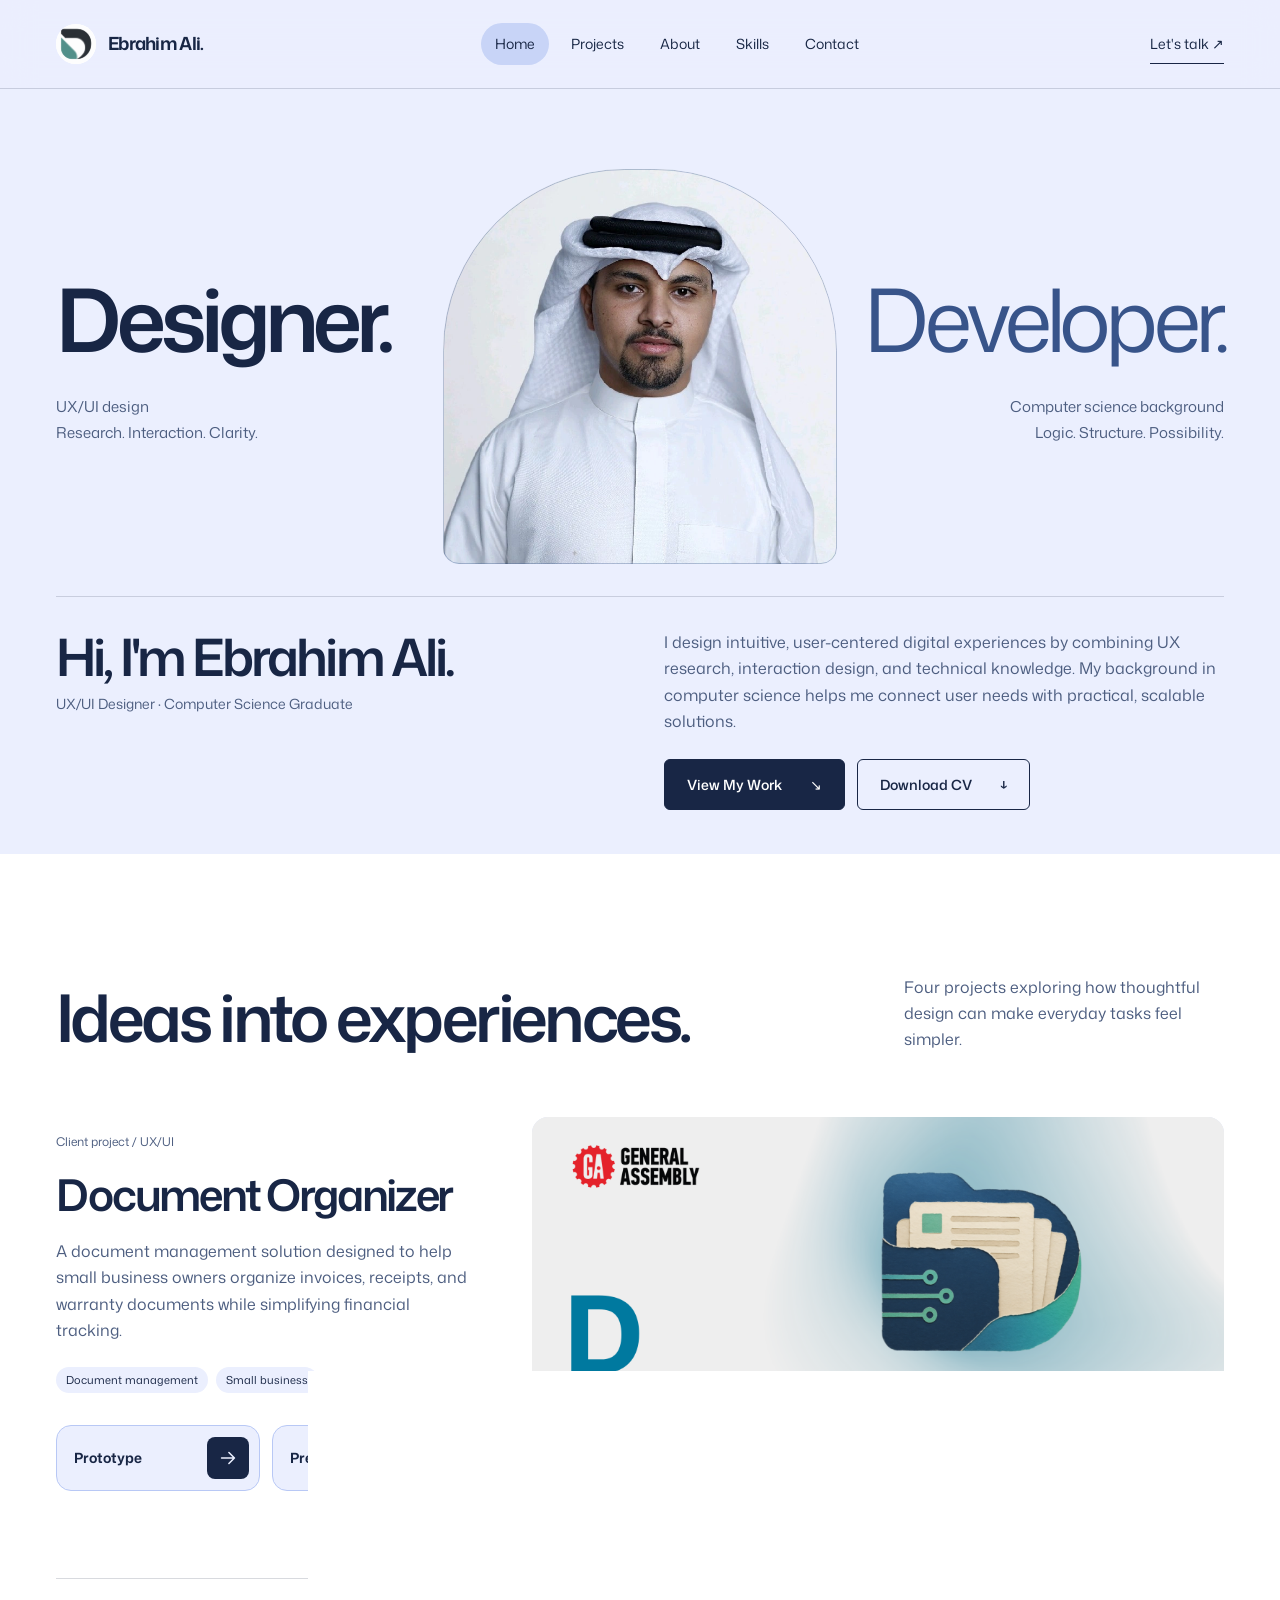
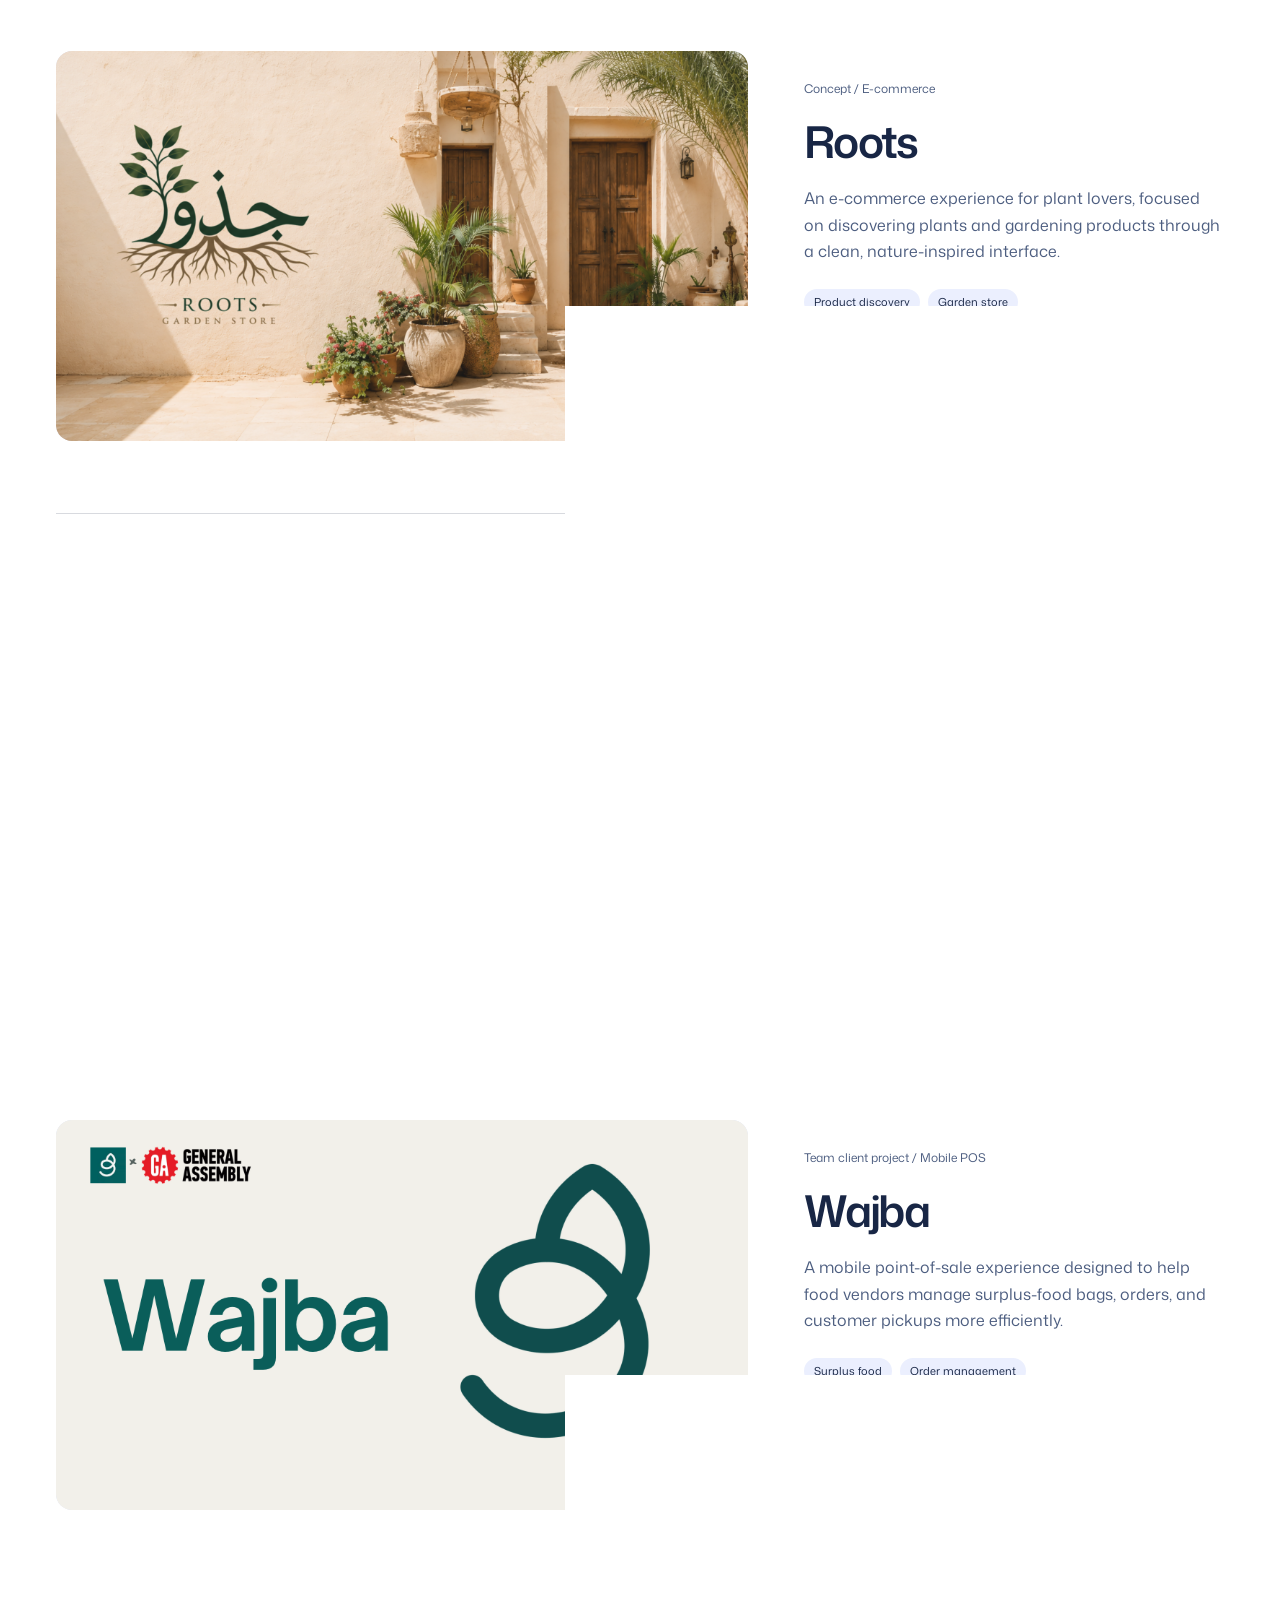
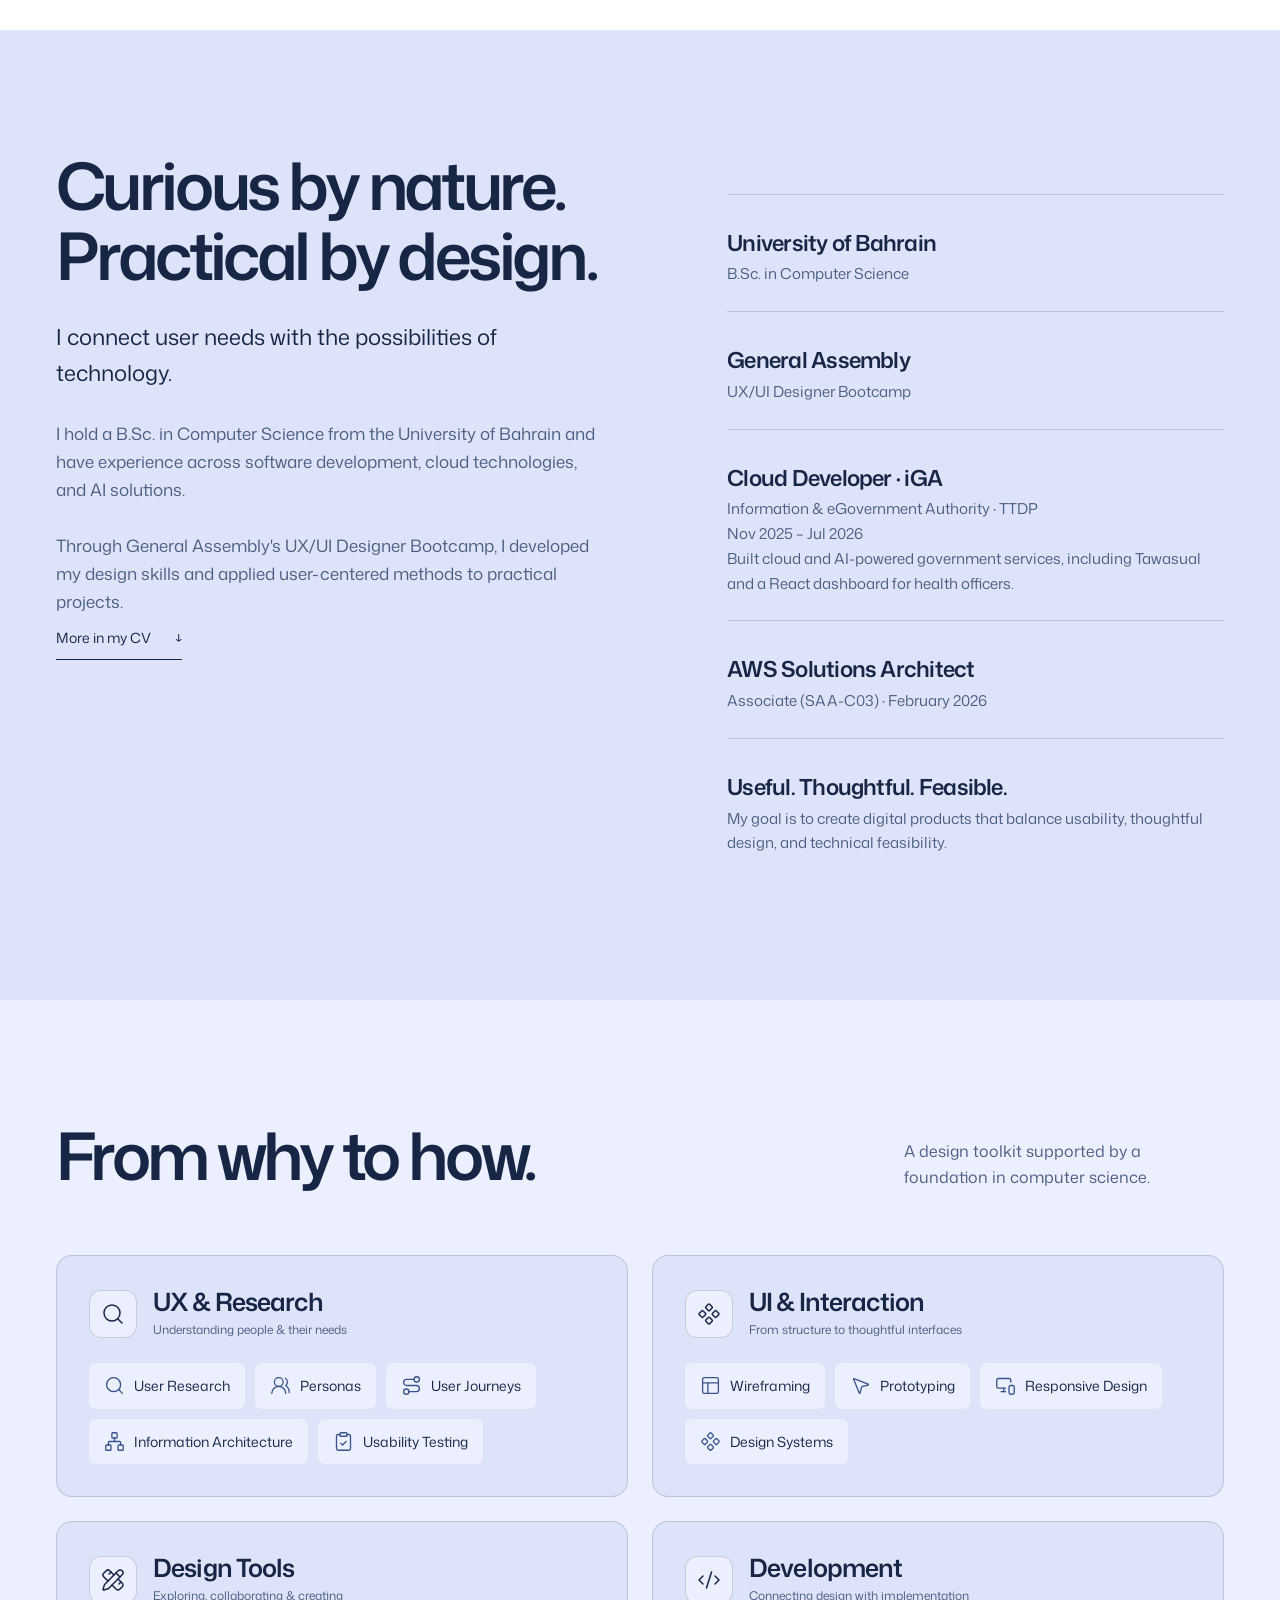
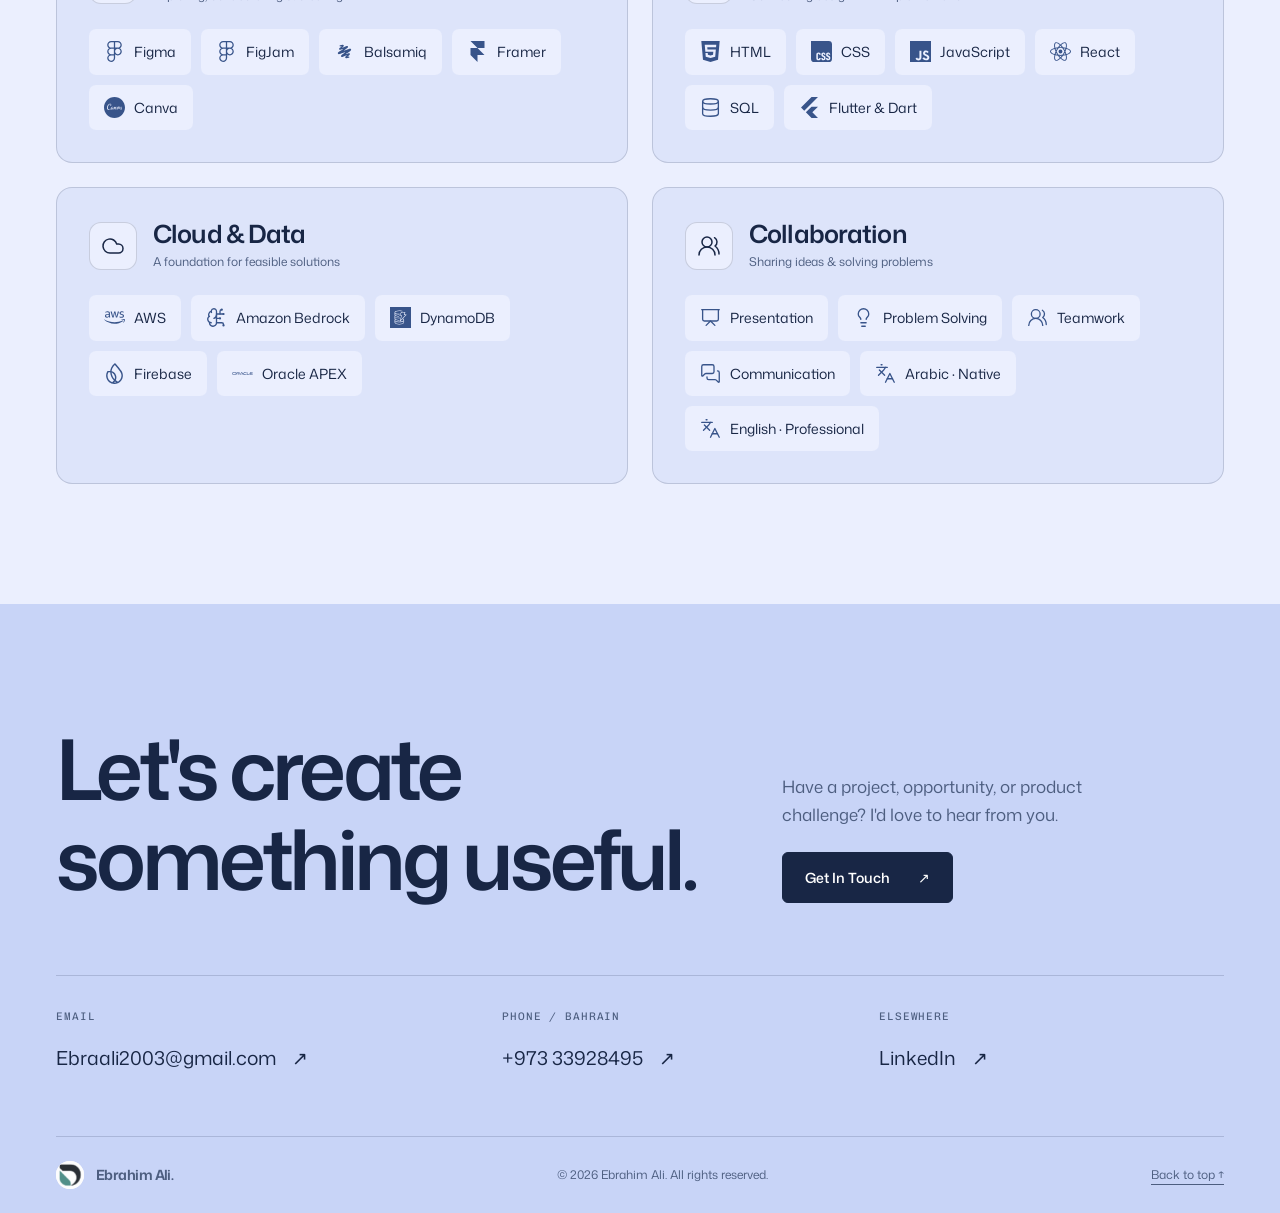
==== index.html @ 2cd4500b "Add files via upload" ====
<!DOCTYPE html>
<html lang="en">
<head>
<meta charset="UTF-8">
<meta name="viewport" content="width=device-width, initial-scale=1">
<title>Ebrahim Ali — UX/UI Designer & Computer Science Graduate</title>
<meta name="description" content="Ebrahim Ali, UX/UI designer and Computer Science graduate based in Bahrain. Explore selected projects in document management, e-commerce, cultural heritage and food services.">
<meta name="theme-color" content="#EBEFFE">
<meta property="og:title" content="Ebrahim Ali — UX/UI Designer">
<meta property="og:description" content="Thoughtful experiences. A technical perspective. Explore my selected UX/UI projects.">
<meta property="og:type" content="website">
<meta property="og:image" content="1778496923520.png">
<link rel="icon" type="image/png" href="Abstract Charcoal and Teal D Emblem.png">
<link rel="preconnect" href="https://fonts.googleapis.com">
<link rel="preconnect" href="https://fonts.gstatic.com" crossorigin>
<link href="https://fonts.googleapis.com/css2?family=Mona+Sans:wght@400;500;600;650;700&family=Chivo+Mono:wght@400&display=swap" rel="stylesheet">
<link rel="stylesheet" href="styles.css">
<script src="script.js" defer>
</script>
</head>
<body>
<a class="skip" href="#main">Skip to content</a>
<header class="site-header">
<nav class="wrap nav-wrap" aria-label="Main navigation">
<a class="brand" href="#home" aria-label="Ebrahim Ali — Home">
<span class="brand-mark">
<img src="Abstract Charcoal and Teal D Emblem.png" width="1254" height="1254" alt="">
</span>
<span>Ebrahim Ali<span aria-hidden="true">.</span>
</span>
</a>
<button class="menu-toggle" aria-controls="navigation" aria-expanded="false" type="button">Menu +</button>
<ul class="nav-links" id="navigation">
<li>
<a href="#home" aria-current="location">Home</a>
</li>
<li>
<a href="#projects">Projects</a>
</li>
<li>
<a href="#about">About</a>
</li>
<li>
<a href="#skills">Skills</a>
</li>
<li>
<a href="#contact">Contact</a>
</li>
</ul>
<a class="header-contact" href="mailto:Ebraali2003@gmail.com">Let's talk <span aria-hidden="true">↗</span>
</a>
</nav>
</header>
<main id="main" tabindex="-1">
<section class="hero" id="home" aria-label="Introduction" tabindex="-1">
<div class="wrap">
<div class="hero-stage" data-portrait="developer">
<div class="discipline">
<h2><button class="role-switch" type="button" data-role="designer" aria-pressed="false" aria-controls="hero-portrait">Designer<span aria-hidden="true">.</span></button></h2>
<p>UX/UI design<br>Research. Interaction. Clarity.</p>
</div>
<div class="portrait" id="hero-portrait">
<div class="portrait-frame">
<div class="portrait-layer portrait-layer-photo"><img class="portrait-photo" src="1778496923520.png" width="800" height="800" fetchpriority="high" alt="Portrait of Ebrahim Ali in traditional Bahraini attire"></div>
<div class="portrait-layer portrait-layer-art"><img class="portrait-art" src="Painterly Gulf Portrait with Blue Brushstrokes.png" width="1254" height="1254" decoding="async" alt="" aria-hidden="true"></div>
<span class="portrait-seam" aria-hidden="true"></span>
</div>
</div>
<div class="discipline right">
<h2><button class="role-switch" type="button" data-role="developer" aria-pressed="true" aria-controls="hero-portrait">Developer<span aria-hidden="true">.</span></button></h2>
<p>Computer science background<br>Logic. Structure. Possibility.</p>
</div>
</div>
<div class="hero-bottom">
<div>
<h1>Hi, I'm Ebrahim Ali.</h1>
<p class="identity">UX/UI Designer · Computer Science Graduate</p>
</div>
<div class="hero-copy">
<p>I design intuitive, user-centered digital experiences by combining UX research, interaction design, and technical knowledge. My background in computer science helps me connect user needs with practical, scalable solutions.</p>
<div class="actions">
<a class="button primary" href="#projects">View My Work <span class="arrow" aria-hidden="true">↘</span>
</a>
<a class="button" href="./Ebrahim_Resume__UX_.pdf" download="Ebrahim_Resume__UX_.pdf">Download CV <span aria-hidden="true">↓</span>
</a>
</div>
</div>
</div>
</div>
</section>
<section class="section projects" id="projects" aria-labelledby="projects-title" tabindex="-1">
<div class="wrap">
<div class="section-head">
<div>
<h2 id="projects-title">Ideas into experiences.</h2>
</div>
<p>Four projects exploring how thoughtful design can make everyday tasks feel simpler.</p>
</div>
<article class="project">
<a class="project-media" href="https://cross-brief-78650232.figma.site" target="_blank" rel="noopener noreferrer" aria-label="Document Organizer prototype (opens in a new tab)">
<img src="Project1.png" width="1920" height="1080" loading="lazy" decoding="async" alt="Document Organizer project banner">
</a>
<div class="project-info">
<div class="project-meta">
<span>Client project / UX/UI</span>
</div>
<h3>Document Organizer</h3>
<p>A document management solution designed to help small business owners organize invoices, receipts, and warranty documents while simplifying financial tracking.</p>
<div class="project-tags">
<span>Document management</span>
<span>Small business</span>
</div>
<div class="project-actions">
<a class="project-button" href="https://cross-brief-78650232.figma.site" target="_blank" rel="noopener noreferrer" aria-label="Document Organizer prototype (opens in a new tab)"><span class="project-button-face"><span class="project-button-label"><span>Prototype</span><span aria-hidden="true">Prototype</span></span><span class="project-button-arrow" aria-hidden="true"><svg viewBox="0 0 24 24" fill="none" stroke="currentColor" stroke-width="1.7" stroke-linecap="round" stroke-linejoin="round" aria-hidden="true"><path d="M5 12h14m-6-6 6 6-6 6"/></svg><svg viewBox="0 0 24 24" fill="none" stroke="currentColor" stroke-width="1.7" stroke-linecap="round" stroke-linejoin="round" aria-hidden="true"><path d="M5 12h14m-6-6 6 6-6 6"/></svg></span></span><span class="button-handles" aria-hidden="true"><i></i><i></i><i></i><i></i></span></a>
<a class="project-button" href="https://canva.link/fwiibfqca9cnpaj" target="_blank" rel="noopener noreferrer" aria-label="Document Organizer presentation (opens in a new tab)"><span class="project-button-face"><span class="project-button-label"><span>Presentation</span><span aria-hidden="true">Presentation</span></span><span class="project-button-arrow" aria-hidden="true"><svg viewBox="0 0 24 24" fill="none" stroke="currentColor" stroke-width="1.7" stroke-linecap="round" stroke-linejoin="round" aria-hidden="true"><path d="M5 12h14m-6-6 6 6-6 6"/></svg><svg viewBox="0 0 24 24" fill="none" stroke="currentColor" stroke-width="1.7" stroke-linecap="round" stroke-linejoin="round" aria-hidden="true"><path d="M5 12h14m-6-6 6 6-6 6"/></svg></span></span><span class="button-handles" aria-hidden="true"><i></i><i></i><i></i><i></i></span></a>
</div>
</div>
</article>
<article class="project">
<a class="project-media" href="https://www.figma.com/proto/sCBZ8VoVE2Rl7IWjILyRCa/Project-2--Garden-Store?node-id=19664-2951&amp;t=pbqTSU8wR6l2XIvX-1&amp;scaling=scale-down-width&amp;content-scaling=fixed&amp;page-id=11%3A737&amp;starting-point-node-id=19664%3A2951&amp;show-proto-sidebar=1" target="_blank" rel="noopener noreferrer" aria-label="Roots prototype (opens in a new tab)">
<img src="Project2.png" width="1920" height="1080" loading="lazy" decoding="async" alt="Roots project banner">
</a>
<div class="project-info">
<div class="project-meta">
<span>Concept / E-commerce</span>
</div>
<h3>Roots</h3>
<p>An e-commerce experience for plant lovers, focused on discovering plants and gardening products through a clean, nature-inspired interface.</p>
<div class="project-tags">
<span>Product discovery</span>
<span>Garden store</span>
</div>
<div class="project-actions">
<a class="project-button" href="https://www.figma.com/proto/sCBZ8VoVE2Rl7IWjILyRCa/Project-2--Garden-Store?node-id=19664-2951&amp;t=pbqTSU8wR6l2XIvX-1&amp;scaling=scale-down-width&amp;content-scaling=fixed&amp;page-id=11%3A737&amp;starting-point-node-id=19664%3A2951&amp;show-proto-sidebar=1" target="_blank" rel="noopener noreferrer" aria-label="Roots prototype (opens in a new tab)"><span class="project-button-face"><span class="project-button-label"><span>Prototype</span><span aria-hidden="true">Prototype</span></span><span class="project-button-arrow" aria-hidden="true"><svg viewBox="0 0 24 24" fill="none" stroke="currentColor" stroke-width="1.7" stroke-linecap="round" stroke-linejoin="round" aria-hidden="true"><path d="M5 12h14m-6-6 6 6-6 6"/></svg><svg viewBox="0 0 24 24" fill="none" stroke="currentColor" stroke-width="1.7" stroke-linecap="round" stroke-linejoin="round" aria-hidden="true"><path d="M5 12h14m-6-6 6 6-6 6"/></svg></span></span><span class="button-handles" aria-hidden="true"><i></i><i></i><i></i><i></i></span></a>
<a class="project-button" href="https://canva.link/hewppi0d0kiawbs" target="_blank" rel="noopener noreferrer" aria-label="Roots presentation (opens in a new tab)"><span class="project-button-face"><span class="project-button-label"><span>Presentation</span><span aria-hidden="true">Presentation</span></span><span class="project-button-arrow" aria-hidden="true"><svg viewBox="0 0 24 24" fill="none" stroke="currentColor" stroke-width="1.7" stroke-linecap="round" stroke-linejoin="round" aria-hidden="true"><path d="M5 12h14m-6-6 6 6-6 6"/></svg><svg viewBox="0 0 24 24" fill="none" stroke="currentColor" stroke-width="1.7" stroke-linecap="round" stroke-linejoin="round" aria-hidden="true"><path d="M5 12h14m-6-6 6 6-6 6"/></svg></span></span><span class="button-handles" aria-hidden="true"><i></i><i></i><i></i><i></i></span></a>
</div>
</div>
</article>
<article class="project">
<a class="project-media" href="https://www.figma.com/proto/1KXlNoBlQByE6TIhZisuW4/Project-3---Bahrain-Fort?node-id=8724-546&amp;p=f&amp;t=jXItQwTNRwvp6oXK-1&amp;scaling=scale-down&amp;content-scaling=fixed&amp;page-id=11%3A737&amp;starting-point-node-id=8724%3A546&amp;show-proto-sidebar=1" target="_blank" rel="noopener noreferrer" aria-label="Bahrain Fort prototype (opens in a new tab)">
<img src="Project3.png" width="1920" height="1080" loading="lazy" decoding="async" alt="Bahrain Fort project banner">
</a>
<div class="project-info">
<div class="project-meta">
<span>Concept / Visitor experience</span>
</div>
<h3>Bahrain Fort</h3>
<p>A digital visitor experience designed to help people explore Bahrain Fort, discover its heritage, and navigate important site information.</p>
<div class="project-tags">
<span>Cultural heritage</span>
<span>Wayfinding</span>
</div>
<div class="project-actions">
<a class="project-button" href="https://www.figma.com/proto/1KXlNoBlQByE6TIhZisuW4/Project-3---Bahrain-Fort?node-id=8724-546&amp;p=f&amp;t=jXItQwTNRwvp6oXK-1&amp;scaling=scale-down&amp;content-scaling=fixed&amp;page-id=11%3A737&amp;starting-point-node-id=8724%3A546&amp;show-proto-sidebar=1" target="_blank" rel="noopener noreferrer" aria-label="Bahrain Fort prototype (opens in a new tab)"><span class="project-button-face"><span class="project-button-label"><span>Prototype</span><span aria-hidden="true">Prototype</span></span><span class="project-button-arrow" aria-hidden="true"><svg viewBox="0 0 24 24" fill="none" stroke="currentColor" stroke-width="1.7" stroke-linecap="round" stroke-linejoin="round" aria-hidden="true"><path d="M5 12h14m-6-6 6 6-6 6"/></svg><svg viewBox="0 0 24 24" fill="none" stroke="currentColor" stroke-width="1.7" stroke-linecap="round" stroke-linejoin="round" aria-hidden="true"><path d="M5 12h14m-6-6 6 6-6 6"/></svg></span></span><span class="button-handles" aria-hidden="true"><i></i><i></i><i></i><i></i></span></a>
<a class="project-button" href="https://canva.link/a1a9h1jhcexy584" target="_blank" rel="noopener noreferrer" aria-label="Bahrain Fort presentation (opens in a new tab)"><span class="project-button-face"><span class="project-button-label"><span>Presentation</span><span aria-hidden="true">Presentation</span></span><span class="project-button-arrow" aria-hidden="true"><svg viewBox="0 0 24 24" fill="none" stroke="currentColor" stroke-width="1.7" stroke-linecap="round" stroke-linejoin="round" aria-hidden="true"><path d="M5 12h14m-6-6 6 6-6 6"/></svg><svg viewBox="0 0 24 24" fill="none" stroke="currentColor" stroke-width="1.7" stroke-linecap="round" stroke-linejoin="round" aria-hidden="true"><path d="M5 12h14m-6-6 6 6-6 6"/></svg></span></span><span class="button-handles" aria-hidden="true"><i></i><i></i><i></i><i></i></span></a>
</div>
</div>
</article>
<article class="project">
<a class="project-media" href="https://www.figma.com/proto/mUdAkXahBWr4lzZ5KBakGx/Project-4---Wajba?node-id=17483-34734&amp;p=f&amp;t=nMomvCnduus94I5o-1&amp;scaling=scale-down&amp;content-scaling=fixed&amp;page-id=17483%3A31399&amp;starting-point-node-id=17483%3A34759&amp;show-proto-sidebar=1" target="_blank" rel="noopener noreferrer" aria-label="Wajba prototype (opens in a new tab)">
<img src="Project4.png" width="1920" height="1080" loading="lazy" decoding="async" alt="Wajba project banner">
</a>
<div class="project-info">
<div class="project-meta">
<span>Team client project / Mobile POS</span>
</div>
<h3>Wajba</h3>
<p>A mobile point-of-sale experience designed to help food vendors manage surplus-food bags, orders, and customer pickups more efficiently.</p>
<div class="project-tags">
<span>Surplus food</span>
<span>Order management</span>
</div>
<div class="project-actions">
<a class="project-button" href="https://www.figma.com/proto/mUdAkXahBWr4lzZ5KBakGx/Project-4---Wajba?node-id=17483-34734&amp;p=f&amp;t=nMomvCnduus94I5o-1&amp;scaling=scale-down&amp;content-scaling=fixed&amp;page-id=17483%3A31399&amp;starting-point-node-id=17483%3A34759&amp;show-proto-sidebar=1" target="_blank" rel="noopener noreferrer" aria-label="Wajba prototype (opens in a new tab)"><span class="project-button-face"><span class="project-button-label"><span>Prototype</span><span aria-hidden="true">Prototype</span></span><span class="project-button-arrow" aria-hidden="true"><svg viewBox="0 0 24 24" fill="none" stroke="currentColor" stroke-width="1.7" stroke-linecap="round" stroke-linejoin="round" aria-hidden="true"><path d="M5 12h14m-6-6 6 6-6 6"/></svg><svg viewBox="0 0 24 24" fill="none" stroke="currentColor" stroke-width="1.7" stroke-linecap="round" stroke-linejoin="round" aria-hidden="true"><path d="M5 12h14m-6-6 6 6-6 6"/></svg></span></span><span class="button-handles" aria-hidden="true"><i></i><i></i><i></i><i></i></span></a>
<a class="project-button" href="https://canva.link/93muz97qlvh77ob" target="_blank" rel="noopener noreferrer" aria-label="Wajba presentation (opens in a new tab)"><span class="project-button-face"><span class="project-button-label"><span>Presentation</span><span aria-hidden="true">Presentation</span></span><span class="project-button-arrow" aria-hidden="true"><svg viewBox="0 0 24 24" fill="none" stroke="currentColor" stroke-width="1.7" stroke-linecap="round" stroke-linejoin="round" aria-hidden="true"><path d="M5 12h14m-6-6 6 6-6 6"/></svg><svg viewBox="0 0 24 24" fill="none" stroke="currentColor" stroke-width="1.7" stroke-linecap="round" stroke-linejoin="round" aria-hidden="true"><path d="M5 12h14m-6-6 6 6-6 6"/></svg></span></span><span class="button-handles" aria-hidden="true"><i></i><i></i><i></i><i></i></span></a>
</div>
</div>
</article>
</div>
</section>
<section class="section about" id="about" aria-labelledby="about-title" tabindex="-1">
<div class="wrap about-grid">
<div class="about-intro">
<h2 id="about-title">Curious by nature.<br>Practical by design.</h2>
<p class="large">I connect user needs with the possibilities of technology.</p>
<p>I hold a B.Sc. in Computer Science from the University of Bahrain and have experience across software development, cloud technologies, and AI solutions.</p>
<p>Through General Assembly's UX/UI Designer Bootcamp, I developed my design skills and applied user-centered methods to practical projects.</p>
<a class="text-link" href="./Ebrahim_Resume__UX_.pdf" download="Ebrahim_Resume__UX_.pdf">More in my CV <span aria-hidden="true">↓</span>
</a>
</div>
<div class="about-details">
<div class="detail">
<h3>University of Bahrain</h3>
<p>B.Sc. in Computer Science</p>
</div>
<div class="detail">
<h3>General Assembly</h3>
<p>UX/UI Designer Bootcamp</p>
</div>
<div class="detail">
<h3>Cloud Developer · iGA</h3>
<p>Information &amp; eGovernment Authority · TTDP<br>Nov 2025 – Jul 2026</p>
<p>Built cloud and AI-powered government services, including Tawasual and a React dashboard for health officers.</p>
</div>
<div class="detail">
<h3>AWS Solutions Architect</h3>
<p>Associate (SAA-C03) · February 2026</p>
</div>
<div class="detail">
<h3>Useful. Thoughtful. Feasible.</h3>
<p>My goal is to create digital products that balance usability, thoughtful design, and technical feasibility.</p>
</div>
</div>
</div>
</section>
<section class="section skills" id="skills" aria-labelledby="skills-title" tabindex="-1">
<div class="wrap">
<div class="section-head">
<div>
<h2 id="skills-title">From why to how.</h2>
</div>
<p>A design toolkit supported by a foundation in computer science.</p>
</div>
<div class="skills-grid">
<article class="skill-group">
<div class="skill-heading">
<span class="skill-icon"><svg xmlns="http://www.w3.org/2000/svg" viewBox="0 0 24 24" fill="none" stroke="currentColor" stroke-width="1.7" stroke-linecap="round" stroke-linejoin="round" class="skill-category-svg icon-stroke" aria-hidden="true" focusable="false" data-icon="lucide-search">
  <path d="m21 21-4.34-4.34" />
  <circle cx="11" cy="11" r="8" />
</svg>
</span>
<div>
<h3>UX & Research</h3>
<p>Understanding people & their needs</p>
</div>
</div>
<ul class="skill-list">
<li><svg xmlns="http://www.w3.org/2000/svg" viewBox="0 0 24 24" fill="none" stroke="currentColor" stroke-width="1.7" stroke-linecap="round" stroke-linejoin="round" class="skill-item-icon icon-stroke" aria-hidden="true" focusable="false" data-icon="lucide-search">
  <path d="m21 21-4.34-4.34" />
  <circle cx="11" cy="11" r="8" />
</svg><span>User Research</span></li>
<li><svg xmlns="http://www.w3.org/2000/svg" viewBox="0 0 24 24" fill="none" stroke="currentColor" stroke-width="1.7" stroke-linecap="round" stroke-linejoin="round" class="skill-item-icon icon-stroke" aria-hidden="true" focusable="false" data-icon="lucide-users-round">
  <path d="M18 21a8 8 0 0 0-16 0" />
  <circle cx="10" cy="8" r="5" />
  <path d="M22 20c0-3.37-2-6.5-4-8a5 5 0 0 0-.45-8.3" />
</svg><span>Personas</span></li>
<li><svg xmlns="http://www.w3.org/2000/svg" viewBox="0 0 24 24" fill="none" stroke="currentColor" stroke-width="1.7" stroke-linecap="round" stroke-linejoin="round" class="skill-item-icon icon-stroke" aria-hidden="true" focusable="false" data-icon="lucide-route">
  <circle cx="6" cy="19" r="3" />
  <path d="M9 19h8.5a3.5 3.5 0 0 0 0-7h-11a3.5 3.5 0 0 1 0-7H15" />
  <circle cx="18" cy="5" r="3" />
</svg><span>User Journeys</span></li>
<li><svg xmlns="http://www.w3.org/2000/svg" viewBox="0 0 24 24" fill="none" stroke="currentColor" stroke-width="1.7" stroke-linecap="round" stroke-linejoin="round" class="skill-item-icon icon-stroke" aria-hidden="true" focusable="false" data-icon="lucide-network">
  <rect x="16" y="16" width="6" height="6" rx="1" />
  <rect x="2" y="16" width="6" height="6" rx="1" />
  <rect x="9" y="2" width="6" height="6" rx="1" />
  <path d="M5 16v-3a1 1 0 0 1 1-1h12a1 1 0 0 1 1 1v3" />
  <path d="M12 12V8" />
</svg><span>Information Architecture</span></li>
<li><svg xmlns="http://www.w3.org/2000/svg" viewBox="0 0 24 24" fill="none" stroke="currentColor" stroke-width="1.7" stroke-linecap="round" stroke-linejoin="round" class="skill-item-icon icon-stroke" aria-hidden="true" focusable="false" data-icon="lucide-clipboard-check">
  <rect width="8" height="4" x="8" y="2" rx="1" ry="1" />
  <path d="M16 4h2a2 2 0 0 1 2 2v14a2 2 0 0 1-2 2H6a2 2 0 0 1-2-2V6a2 2 0 0 1 2-2h2" />
  <path d="m9 14 2 2 4-4" />
</svg><span>Usability Testing</span></li>
</ul>
</article>
<article class="skill-group">
<div class="skill-heading">
<span class="skill-icon"><svg xmlns="http://www.w3.org/2000/svg" viewBox="0 0 24 24" fill="none" stroke="currentColor" stroke-width="1.7" stroke-linecap="round" stroke-linejoin="round" class="skill-category-svg icon-stroke" aria-hidden="true" focusable="false" data-icon="lucide-component">
  <path d="M15.536 11.293a1 1 0 0 0 0 1.414l2.376 2.377a1 1 0 0 0 1.414 0l2.377-2.377a1 1 0 0 0 0-1.414l-2.377-2.377a1 1 0 0 0-1.414 0z" />
  <path d="M2.297 11.293a1 1 0 0 0 0 1.414l2.377 2.377a1 1 0 0 0 1.414 0l2.377-2.377a1 1 0 0 0 0-1.414L6.088 8.916a1 1 0 0 0-1.414 0z" />
  <path d="M8.916 17.912a1 1 0 0 0 0 1.415l2.377 2.376a1 1 0 0 0 1.414 0l2.377-2.376a1 1 0 0 0 0-1.415l-2.377-2.376a1 1 0 0 0-1.414 0z" />
  <path d="M8.916 4.674a1 1 0 0 0 0 1.414l2.377 2.376a1 1 0 0 0 1.414 0l2.377-2.376a1 1 0 0 0 0-1.414l-2.377-2.377a1 1 0 0 0-1.414 0z" />
</svg>
</span>
<div>
<h3>UI & Interaction</h3>
<p>From structure to thoughtful interfaces</p>
</div>
</div>
<ul class="skill-list">
<li><svg xmlns="http://www.w3.org/2000/svg" viewBox="0 0 24 24" fill="none" stroke="currentColor" stroke-width="1.7" stroke-linecap="round" stroke-linejoin="round" class="skill-item-icon icon-stroke" aria-hidden="true" focusable="false" data-icon="lucide-panels-top-left">
  <rect width="18" height="18" x="3" y="3" rx="2" />
  <path d="M3 9h18" />
  <path d="M9 21V9" />
</svg><span>Wireframing</span></li>
<li><svg xmlns="http://www.w3.org/2000/svg" viewBox="0 0 24 24" fill="none" stroke="currentColor" stroke-width="1.7" stroke-linecap="round" stroke-linejoin="round" class="skill-item-icon icon-stroke" aria-hidden="true" focusable="false" data-icon="lucide-mouse-pointer-2">
  <path d="M4.037 4.688a.495.495 0 0 1 .651-.651l16 6.5a.5.5 0 0 1-.063.947l-6.124 1.58a2 2 0 0 0-1.438 1.435l-1.579 6.126a.5.5 0 0 1-.947.063z" />
</svg><span>Prototyping</span></li>
<li><svg xmlns="http://www.w3.org/2000/svg" viewBox="0 0 24 24" fill="none" stroke="currentColor" stroke-width="1.7" stroke-linecap="round" stroke-linejoin="round" class="skill-item-icon icon-stroke" aria-hidden="true" focusable="false" data-icon="lucide-monitor-smartphone">
  <path d="M18 8V6a2 2 0 0 0-2-2H4a2 2 0 0 0-2 2v7a2 2 0 0 0 2 2h8" />
  <path d="M10 19v-3.96 3.15" />
  <path d="M7 19h5" />
  <rect width="6" height="10" x="16" y="12" rx="2" />
</svg><span>Responsive Design</span></li>
<li><svg xmlns="http://www.w3.org/2000/svg" viewBox="0 0 24 24" fill="none" stroke="currentColor" stroke-width="1.7" stroke-linecap="round" stroke-linejoin="round" class="skill-item-icon icon-stroke" aria-hidden="true" focusable="false" data-icon="lucide-component">
  <path d="M15.536 11.293a1 1 0 0 0 0 1.414l2.376 2.377a1 1 0 0 0 1.414 0l2.377-2.377a1 1 0 0 0 0-1.414l-2.377-2.377a1 1 0 0 0-1.414 0z" />
  <path d="M2.297 11.293a1 1 0 0 0 0 1.414l2.377 2.377a1 1 0 0 0 1.414 0l2.377-2.377a1 1 0 0 0 0-1.414L6.088 8.916a1 1 0 0 0-1.414 0z" />
  <path d="M8.916 17.912a1 1 0 0 0 0 1.415l2.377 2.376a1 1 0 0 0 1.414 0l2.377-2.376a1 1 0 0 0 0-1.415l-2.377-2.376a1 1 0 0 0-1.414 0z" />
  <path d="M8.916 4.674a1 1 0 0 0 0 1.414l2.377 2.376a1 1 0 0 0 1.414 0l2.377-2.376a1 1 0 0 0 0-1.414l-2.377-2.377a1 1 0 0 0-1.414 0z" />
</svg><span>Design Systems</span></li>
</ul>
</article>
<article class="skill-group">
<div class="skill-heading">
<span class="skill-icon"><svg xmlns="http://www.w3.org/2000/svg" viewBox="0 0 24 24" fill="none" stroke="currentColor" stroke-width="1.7" stroke-linecap="round" stroke-linejoin="round" class="skill-category-svg icon-stroke" aria-hidden="true" focusable="false" data-icon="lucide-pencil-ruler">
  <path d="M13 7 8.7 2.7a2.41 2.41 0 0 0-3.4 0L2.7 5.3a2.41 2.41 0 0 0 0 3.4L7 13" />
  <path d="m8 6 2-2" />
  <path d="m18 16 2-2" />
  <path d="m17 11 4.3 4.3c.94.94.94 2.46 0 3.4l-2.6 2.6c-.94.94-2.46.94-3.4 0L11 17" />
  <path d="M21.174 6.812a1 1 0 0 0-3.986-3.987L3.842 16.174a2 2 0 0 0-.5.83l-1.321 4.352a.5.5 0 0 0 .623.622l4.353-1.32a2 2 0 0 0 .83-.497z" />
  <path d="m15 5 4 4" />
</svg>
</span>
<div>
<h3>Design Tools</h3>
<p>Exploring, collaborating & creating</p>
</div>
</div>
<ul class="skill-list">
<li><svg xmlns="http://www.w3.org/2000/svg" viewBox="0 0 24 24" class="skill-item-icon icon-brand" aria-hidden="true" focusable="false" data-icon="simple-figma" fill="currentColor" stroke="none"><path d="M15.852 8.981h-4.588V0h4.588c2.476 0 4.49 2.014 4.49 4.49s-2.014 4.491-4.49 4.491zM12.735 7.51h3.117c1.665 0 3.019-1.355 3.019-3.019s-1.355-3.019-3.019-3.019h-3.117V7.51zm0 1.471H8.148c-2.476 0-4.49-2.014-4.49-4.49S5.672 0 8.148 0h4.588v8.981zm-4.587-7.51c-1.665 0-3.019 1.355-3.019 3.019s1.354 3.02 3.019 3.02h3.117V1.471H8.148zm4.587 15.019H8.148c-2.476 0-4.49-2.014-4.49-4.49s2.014-4.49 4.49-4.49h4.588v8.98zM8.148 8.981c-1.665 0-3.019 1.355-3.019 3.019s1.355 3.019 3.019 3.019h3.117V8.981H8.148zM8.172 24c-2.489 0-4.515-2.014-4.515-4.49s2.014-4.49 4.49-4.49h4.588v4.441c0 2.503-2.047 4.539-4.563 4.539zm-.024-7.51a3.023 3.023 0 0 0-3.019 3.019c0 1.665 1.365 3.019 3.044 3.019 1.705 0 3.093-1.376 3.093-3.068v-2.97H8.148zm7.704 0h-.098c-2.476 0-4.49-2.014-4.49-4.49s2.014-4.49 4.49-4.49h.098c2.476 0 4.49 2.014 4.49 4.49s-2.014 4.49-4.49 4.49zm-.097-7.509c-1.665 0-3.019 1.355-3.019 3.019s1.355 3.019 3.019 3.019h.098c1.665 0 3.019-1.355 3.019-3.019s-1.355-3.019-3.019-3.019h-.098z" /></svg><span>Figma</span></li>
<li><svg xmlns="http://www.w3.org/2000/svg" viewBox="0 0 24 24" class="skill-item-icon icon-brand" aria-hidden="true" focusable="false" data-icon="simple-figma" fill="currentColor" stroke="none"><path d="M15.852 8.981h-4.588V0h4.588c2.476 0 4.49 2.014 4.49 4.49s-2.014 4.491-4.49 4.491zM12.735 7.51h3.117c1.665 0 3.019-1.355 3.019-3.019s-1.355-3.019-3.019-3.019h-3.117V7.51zm0 1.471H8.148c-2.476 0-4.49-2.014-4.49-4.49S5.672 0 8.148 0h4.588v8.981zm-4.587-7.51c-1.665 0-3.019 1.355-3.019 3.019s1.354 3.02 3.019 3.02h3.117V1.471H8.148zm4.587 15.019H8.148c-2.476 0-4.49-2.014-4.49-4.49s2.014-4.49 4.49-4.49h4.588v8.98zM8.148 8.981c-1.665 0-3.019 1.355-3.019 3.019s1.355 3.019 3.019 3.019h3.117V8.981H8.148zM8.172 24c-2.489 0-4.515-2.014-4.515-4.49s2.014-4.49 4.49-4.49h4.588v4.441c0 2.503-2.047 4.539-4.563 4.539zm-.024-7.51a3.023 3.023 0 0 0-3.019 3.019c0 1.665 1.365 3.019 3.044 3.019 1.705 0 3.093-1.376 3.093-3.068v-2.97H8.148zm7.704 0h-.098c-2.476 0-4.49-2.014-4.49-4.49s2.014-4.49 4.49-4.49h.098c2.476 0 4.49 2.014 4.49 4.49s-2.014 4.49-4.49 4.49zm-.097-7.509c-1.665 0-3.019 1.355-3.019 3.019s1.355 3.019 3.019 3.019h.098c1.665 0 3.019-1.355 3.019-3.019s-1.355-3.019-3.019-3.019h-.098z" /></svg><span>FigJam</span></li>
<li><svg xmlns="http://www.w3.org/2000/svg" viewBox="0 0 319.8 297.8" class="skill-item-icon icon-brand" aria-hidden="true" focusable="false" data-icon="balsamiq-balsamiq_logomark_black" fill="currentColor" stroke="none"><path d="m182.6 184.7c15.9-10 42.8-26.7 56.6-36.6 15.9-11.3 27.3-20.7 20.2-33.1-6.1-10.5-19.1-8.3-41.3-1.3-20.4 6.5-47.4 16-64 22.1-2 .7-3.4-2-1.6-3.2 20-13.5 42.9-29.9 54.9-40.5 7.7-6.8 8.7-15.1 4.6-20.2-3.5-4.3-8.1-8.7-29.9-1.6-15.7 5.2-35.7 13.6-53.7 20.9-1.9.8-3.4-1.7-1.8-3 4.3-3.6 12.7-10.1 17.3-14.9 7.3-7.7 7.4-15.2 3.7-20.1-1.9-2.6-6.2-6.9-18.3-5.9-10 .8-21.6 2.9-37.2 7.2-11.4 3.2-9.8 20.9 6.4 18 4.1-.7 10-1.9 14.3-2.8 1.8-.4 3 2 1.5 3.1-10.8 8.6-23.6 18.9-29.5 24.2-7.7 6.8-10.8 14.1-5.7 20.9 5.3 6.9 15.7 4.8 28.2 1.2 7.7-2.2 19.7-6.3 28.3-9.2 2-.7 3.3 2.1 1.5 3.2-15.9 10-42.8 26.7-56.6 36.6-15.9 11.3-27.3 20.7-20.2 33.1 6.1 10.5 19.1 8.3 41.3 1.3 20.4-6.5 47.4-16 64-22.1 2-.7 3.4 2 1.6 3.2-20 13.5-42.9 29.9-54.9 40.5-7.7 6.8-8.7 15.1-4.6 20.2 3.5 4.3 8.1 8.7 29.9 1.6 15.7-5.2 35.7-13.6 53.7-20.9 1.9-.8 3.4 1.7 1.8 3-4.3 3.6-12.7 10.1-17.3 14.9-7.3 7.7-7.4 15.2-3.7 20.1 1.9 2.6 6.2 6.9 18.3 5.9 10-.8 21.6-2.9 37.2-7.2 11.4-3.2 9.8-20.9-6.4-18-4.1.7-10 1.9-14.3 2.8-1.8.4-3-2-1.5-3.1 10.8-8.5 23.5-18.8 29.4-24.1 7.7-6.8 10.8-14.1 5.7-20.9-5.3-6.9-15.7-4.8-28.2-1.2-7.7 2.2-19.7 6.3-28.3 9.2-1.8.6-3.2-2.2-1.4-3.3z" /></svg><span>Balsamiq</span></li>
<li><svg xmlns="http://www.w3.org/2000/svg" viewBox="0 0 24 24" class="skill-item-icon icon-brand" aria-hidden="true" focusable="false" data-icon="simple-framer" fill="currentColor" stroke="none"><path d="M4 0h16v8h-8zM4 8h8l8 8H4zM4 16h8v8z" /></svg><span>Framer</span></li>
<li><svg xmlns="http://www.w3.org/2000/svg" viewBox="0 0 24 24" class="skill-item-icon icon-brand" aria-hidden="true" focusable="false" data-icon="simple-canva" fill="currentColor" stroke="none"><path d="M12 0C5.373 0 0 5.373 0 12s5.373 12 12 12 12-5.373 12-12S18.627 0 12 0zM6.962 7.68c.754 0 1.337.549 1.405 1.2.069.583-.171 1.097-.822 1.406-.343.171-.48.172-.549.069-.034-.069 0-.137.069-.206.617-.514.617-.926.548-1.508-.034-.378-.308-.618-.583-.618-1.2 0-2.914 2.674-2.674 4.629.103.754.549 1.646 1.509 1.646.308 0 .65-.103.96-.24.5-.264.799-.47 1.097-.8-.073-.885.704-2.046 1.851-2.046.515 0 .926.205.96.583.068.514-.377.582-.514.582s-.378-.034-.378-.17c-.034-.138.309-.07.275-.378-.035-.206-.24-.274-.446-.274-.72 0-1.131.994-1.029 1.611.035.275.172.549.447.549.205 0 .514-.31.617-.755.068-.308.343-.514.583-.514.102 0 .17.034.205.171v.138c-.034.137-.137.548-.102.651 0 .069.034.171.17.171.092 0 .436-.18.777-.459.117-.59.253-1.298.253-1.357.034-.24.137-.48.617-.48.103 0 .171.034.205.171v.138l-.136.617c.445-.583 1.097-.994 1.508-.994.172 0 .309.102.309.274 0 .103 0 .274-.069.446-.137.377-.309.96-.412 1.474 0 .137.035.274.207.274.171 0 .685-.206 1.096-.754l.007-.004c-.002-.068-.007-.134-.007-.202 0-.411.035-.754.104-.994.068-.274.411-.514.617-.514.103 0 .205.069.205.171 0 .035 0 .103-.034.137-.137.446-.24.857-.24 1.269 0 .24.034.582.102.788 0 .034.035.069.07.069.068 0 .548-.445.89-1.028-.308-.206-.48-.549-.48-.96 0-.72.446-1.097.858-1.097.343 0 .617.24.617.72 0 .308-.103.65-.274.96h.102a.77.77 0 0 0 .584-.24.293.293 0 0 1 .134-.117c.335-.425.83-.74 1.41-.74.48 0 .924.205.959.582.068.515-.378.618-.515.618l-.002-.002c-.138 0-.377-.035-.377-.172 0-.137.309-.068.274-.376-.034-.206-.24-.275-.446-.275-.686 0-1.13.891-1.028 1.611.034.275.171.583.445.583.206 0 .515-.308.652-.754.068-.274.343-.514.583-.514.103 0 .17.034.205.171 0 .069 0 .206-.137.652-.17.308-.171.48-.137.617.034.274.171.48.309.583.034.034.068.102.068.102 0 .069-.034.138-.137.138-.034 0-.068 0-.103-.035-.514-.205-.72-.548-.789-.891-.205.24-.445.377-.72.377-.445 0-.89-.411-.96-.926a1.609 1.609 0 0 1 .075-.649c-.203.13-.422.203-.623.203h-.17c-.447.652-.927 1.098-1.27 1.303a.896.896 0 0 1-.377.104c-.068 0-.171-.035-.205-.104-.095-.152-.156-.392-.193-.667-.481.527-1.145.805-1.453.805-.343 0-.548-.206-.582-.55v-.376c.102-.754.377-1.2.377-1.337a.074.074 0 0 0-.069-.07c-.24 0-1.028.824-1.166 1.373l-.103.445c-.068.309-.377.515-.582.515-.103 0-.172-.035-.206-.172v-.137l.046-.233c-.435.31-.87.508-1.075.508-.308 0-.48-.172-.514-.412-.206.274-.445.412-.754.412-.352 0-.696-.24-.862-.593-.244.275-.523.553-.852.764-.48.309-1.028.549-1.68.549-.582 0-1.097-.309-1.371-.583-.412-.377-.651-.96-.686-1.509-.205-1.68.823-3.84 2.4-4.8.378-.205.755-.343 1.132-.343zm9.77 3.291c-.104 0-.172.172-.172.343 0 .274.137.583.309.755a1.74 1.74 0 0 0 .102-.583c0-.343-.137-.515-.24-.515z" /></svg><span>Canva</span></li>
</ul>
</article>
<article class="skill-group">
<div class="skill-heading">
<span class="skill-icon"><svg xmlns="http://www.w3.org/2000/svg" viewBox="0 0 24 24" fill="none" stroke="currentColor" stroke-width="1.7" stroke-linecap="round" stroke-linejoin="round" class="skill-category-svg icon-stroke" aria-hidden="true" focusable="false" data-icon="lucide-code-xml">
  <path d="m18 16 4-4-4-4" />
  <path d="m6 8-4 4 4 4" />
  <path d="m14.5 4-5 16" />
</svg>
</span>
<div>
<h3>Development</h3>
<p>Connecting design with implementation</p>
</div>
</div>
<ul class="skill-list">
<li><svg xmlns="http://www.w3.org/2000/svg" viewBox="0 0 24 24" class="skill-item-icon icon-brand" aria-hidden="true" focusable="false" data-icon="simple-html5" fill="currentColor" stroke="none"><path d="M1.5 0h21l-1.91 21.563L11.977 24l-8.564-2.438L1.5 0zm7.031 9.75l-.232-2.718 10.059.003.23-2.622L5.412 4.41l.698 8.01h9.126l-.326 3.426-2.91.804-2.955-.81-.188-2.11H6.248l.33 4.171L12 19.351l5.379-1.443.744-8.157H8.531z" /></svg><span>HTML</span></li>
<li><svg xmlns="http://www.w3.org/2000/svg" viewBox="0 0 24 24" class="skill-item-icon icon-brand" aria-hidden="true" focusable="false" data-icon="simple-css" fill="currentColor" stroke="none"><path d="M0 0v20.16A3.84 3.84 0 0 0 3.84 24h16.32A3.84 3.84 0 0 0 24 20.16V3.84A3.84 3.84 0 0 0 20.16 0Zm14.256 13.08c1.56 0 2.28 1.08 2.304 2.64h-1.608c.024-.288-.048-.6-.144-.84-.096-.192-.288-.264-.552-.264-.456 0-.696.264-.696.84-.024.576.288.888.768 1.08.72.288 1.608.744 1.92 1.296q.432.648.432 1.656c0 1.608-.912 2.592-2.496 2.592-1.656 0-2.4-1.032-2.424-2.688h1.68c0 .792.264 1.176.792 1.176.264 0 .456-.072.552-.24.192-.312.24-1.176-.048-1.512-.312-.408-.912-.6-1.32-.816q-.828-.396-1.224-.936c-.24-.36-.36-.888-.36-1.536 0-1.44.936-2.472 2.424-2.448m5.4 0c1.584 0 2.304 1.08 2.328 2.64h-1.608c0-.288-.048-.6-.168-.84-.096-.192-.264-.264-.528-.264-.48 0-.72.264-.72.84s.288.888.792 1.08c.696.288 1.608.744 1.92 1.296.264.432.408.984.408 1.656.024 1.608-.888 2.592-2.472 2.592-1.68 0-2.424-1.056-2.448-2.688h1.68c0 .744.264 1.176.792 1.176.264 0 .456-.072.552-.24.216-.312.264-1.176-.048-1.512-.288-.408-.888-.6-1.32-.816-.552-.264-.96-.576-1.2-.936s-.36-.888-.36-1.536c-.024-1.44.912-2.472 2.4-2.448m-11.031.018c.711-.006 1.419.198 1.839.63.432.432.672 1.128.648 1.992H9.336c.024-.456-.096-.792-.432-.96-.312-.144-.768-.048-.888.24-.12.264-.192.576-.168.864v3.504c0 .744.264 1.128.768 1.128a.65.65 0 0 0 .552-.264c.168-.24.192-.552.168-.84h1.776c.096 1.632-.984 2.712-2.568 2.688-1.536 0-2.496-.864-2.472-2.472v-4.032c0-.816.24-1.44.696-1.848.432-.408 1.146-.624 1.857-.63" /></svg><span>CSS</span></li>
<li><svg xmlns="http://www.w3.org/2000/svg" viewBox="0 0 24 24" class="skill-item-icon icon-brand" aria-hidden="true" focusable="false" data-icon="simple-javascript" fill="currentColor" stroke="none"><path d="M0 0h24v24H0V0zm22.034 18.276c-.175-1.095-.888-2.015-3.003-2.873-.736-.345-1.554-.585-1.797-1.14-.091-.33-.105-.51-.046-.705.15-.646.915-.84 1.515-.66.39.12.75.42.976.9 1.034-.676 1.034-.676 1.755-1.125-.27-.42-.404-.601-.586-.78-.63-.705-1.469-1.065-2.834-1.034l-.705.089c-.676.165-1.32.525-1.71 1.005-1.14 1.291-.811 3.541.569 4.471 1.365 1.02 3.361 1.244 3.616 2.205.24 1.17-.87 1.545-1.966 1.41-.811-.18-1.26-.586-1.755-1.336l-1.83 1.051c.21.48.45.689.81 1.109 1.74 1.756 6.09 1.666 6.871-1.004.029-.09.24-.705.074-1.65l.046.067zm-8.983-7.245h-2.248c0 1.938-.009 3.864-.009 5.805 0 1.232.063 2.363-.138 2.711-.33.689-1.18.601-1.566.48-.396-.196-.597-.466-.83-.855-.063-.105-.11-.196-.127-.196l-1.825 1.125c.305.63.75 1.172 1.324 1.517.855.51 2.004.675 3.207.405.783-.226 1.458-.691 1.811-1.411.51-.93.402-2.07.397-3.346.012-2.054 0-4.109 0-6.179l.004-.056z" /></svg><span>JavaScript</span></li>
<li><svg xmlns="http://www.w3.org/2000/svg" viewBox="0 0 24 24" class="skill-item-icon icon-brand" aria-hidden="true" focusable="false" data-icon="simple-react" fill="currentColor" stroke="none"><path d="M14.23 12.004a2.236 2.236 0 0 1-2.235 2.236 2.236 2.236 0 0 1-2.236-2.236 2.236 2.236 0 0 1 2.235-2.236 2.236 2.236 0 0 1 2.236 2.236zm2.648-10.69c-1.346 0-3.107.96-4.888 2.622-1.78-1.653-3.542-2.602-4.887-2.602-.41 0-.783.093-1.106.278-1.375.793-1.683 3.264-.973 6.365C1.98 8.917 0 10.42 0 12.004c0 1.59 1.99 3.097 5.043 4.03-.704 3.113-.39 5.588.988 6.38.32.187.69.275 1.102.275 1.345 0 3.107-.96 4.888-2.624 1.78 1.654 3.542 2.603 4.887 2.603.41 0 .783-.09 1.106-.275 1.374-.792 1.683-3.263.973-6.365C22.02 15.096 24 13.59 24 12.004c0-1.59-1.99-3.097-5.043-4.032.704-3.11.39-5.587-.988-6.38-.318-.184-.688-.277-1.092-.278zm-.005 1.09v.006c.225 0 .406.044.558.127.666.382.955 1.835.73 3.704-.054.46-.142.945-.25 1.44-.96-.236-2.006-.417-3.107-.534-.66-.905-1.345-1.727-2.035-2.447 1.592-1.48 3.087-2.292 4.105-2.295zm-9.77.02c1.012 0 2.514.808 4.11 2.28-.686.72-1.37 1.537-2.02 2.442-1.107.117-2.154.298-3.113.538-.112-.49-.195-.964-.254-1.42-.23-1.868.054-3.32.714-3.707.19-.09.4-.127.563-.132zm4.882 3.05c.455.468.91.992 1.36 1.564-.44-.02-.89-.034-1.345-.034-.46 0-.915.01-1.36.034.44-.572.895-1.096 1.345-1.565zM12 8.1c.74 0 1.477.034 2.202.093.406.582.802 1.203 1.183 1.86.372.64.71 1.29 1.018 1.946-.308.655-.646 1.31-1.013 1.95-.38.66-.773 1.288-1.18 1.87-.728.063-1.466.098-2.21.098-.74 0-1.477-.035-2.202-.093-.406-.582-.802-1.204-1.183-1.86-.372-.64-.71-1.29-1.018-1.946.303-.657.646-1.313 1.013-1.954.38-.66.773-1.286 1.18-1.868.728-.064 1.466-.098 2.21-.098zm-3.635.254c-.24.377-.48.763-.704 1.16-.225.39-.435.782-.635 1.174-.265-.656-.49-1.31-.676-1.947.64-.15 1.315-.283 2.015-.386zm7.26 0c.695.103 1.365.23 2.006.387-.18.632-.405 1.282-.66 1.933-.2-.39-.41-.783-.64-1.174-.225-.392-.465-.774-.705-1.146zm3.063.675c.484.15.944.317 1.375.498 1.732.74 2.852 1.708 2.852 2.476-.005.768-1.125 1.74-2.857 2.475-.42.18-.88.342-1.355.493-.28-.958-.646-1.956-1.1-2.98.45-1.017.81-2.01 1.085-2.964zm-13.395.004c.278.96.645 1.957 1.1 2.98-.45 1.017-.812 2.01-1.086 2.964-.484-.15-.944-.318-1.37-.5-1.732-.737-2.852-1.706-2.852-2.474 0-.768 1.12-1.742 2.852-2.476.42-.18.88-.342 1.356-.494zm11.678 4.28c.265.657.49 1.312.676 1.948-.64.157-1.316.29-2.016.39.24-.375.48-.762.705-1.158.225-.39.435-.788.636-1.18zm-9.945.02c.2.392.41.783.64 1.175.23.39.465.772.705 1.143-.695-.102-1.365-.23-2.006-.386.18-.63.406-1.282.66-1.933zM17.92 16.32c.112.493.2.968.254 1.423.23 1.868-.054 3.32-.714 3.708-.147.09-.338.128-.563.128-1.012 0-2.514-.807-4.11-2.28.686-.72 1.37-1.536 2.02-2.44 1.107-.118 2.154-.3 3.113-.54zm-11.83.01c.96.234 2.006.415 3.107.532.66.905 1.345 1.727 2.035 2.446-1.595 1.483-3.092 2.295-4.11 2.295-.22-.005-.406-.05-.553-.132-.666-.38-.955-1.834-.73-3.703.054-.46.142-.944.25-1.438zm4.56.64c.44.02.89.034 1.345.034.46 0 .915-.01 1.36-.034-.44.572-.895 1.095-1.345 1.565-.455-.47-.91-.993-1.36-1.565z" /></svg><span>React</span></li>
<li><svg class="skill-item-icon icon-stroke" data-icon="lucide-database" viewBox="0 0 24 24" fill="none" stroke="currentColor" stroke-width="1.7" stroke-linecap="round" stroke-linejoin="round" aria-hidden="true" focusable="false">
  <ellipse cx="12" cy="5" rx="9" ry="3" />
  <path d="M3 5V19A9 3 0 0 0 21 19V5" />
  <path d="M3 12A9 3 0 0 0 21 12" />
</svg>
<span>SQL</span></li>
<li><svg xmlns="http://www.w3.org/2000/svg" viewBox="0 0 24 24" class="skill-item-icon icon-brand" aria-hidden="true" focusable="false" data-icon="simple-flutter" fill="currentColor" stroke="none"><path d="M14.314 0L2.3 12 6 15.7 21.684.013h-7.357zm.014 11.072L7.857 17.53l6.47 6.47H21.7l-6.46-6.468 6.46-6.46h-7.37z" /></svg><span>Flutter &amp; Dart</span></li>
</ul>
</article>
<article class="skill-group">
<div class="skill-heading">
<span class="skill-icon"><svg xmlns="http://www.w3.org/2000/svg" viewBox="0 0 24 24" fill="none" stroke="currentColor" stroke-width="1.7" stroke-linecap="round" stroke-linejoin="round" class="skill-category-svg icon-stroke" aria-hidden="true" focusable="false" data-icon="lucide-cloud">
  <path d="M17.5 19H9a7 7 0 1 1 6.71-9h1.79a4.5 4.5 0 1 1 0 9Z" />
</svg>
</span>
<div>
<h3>Cloud &amp; Data</h3>
<p>A foundation for feasible solutions</p>
</div>
</div>
<ul class="skill-list">
<li><svg xmlns="http://www.w3.org/2000/svg" viewBox="0 0 128 128" class="skill-item-icon icon-brand" aria-hidden="true" focusable="false" data-icon="devicon-amazonwebservices-plain-wordmark" fill="currentColor" stroke="none">
  <path fill="currentColor" d="M108.59 26.148c-1.852 0-3.622.211-5.305.715-1.684.504-3.117 1.223-4.379 2.188a10.829 10.829 0 0 0-3.031 3.453c-.757 1.348-1.137 2.906-1.137 4.676 0 2.187.716 4.25 2.106 6.105 1.386 1.895 3.66 3.324 6.734 4.293l6.106 1.895c2.062.675 3.496 1.391 4.254 2.191.757.801 1.136 1.765 1.136 2.945 0 1.726-.758 3.074-2.191 4-1.43.925-3.492 1.391-6.145 1.391-1.687 0-3.328-.168-5.011-.504a23.102 23.102 0 0 1-4.633-1.476c-.421-.168-.801-.336-1.051-.418a2.357 2.357 0 0 0-.758-.13c-.634 0-.969.423-.969 1.305v2.149a2.919 2.919 0 0 0 .254 1.18c.168.38.629.8 1.305 1.18 1.094.628 2.734 1.179 4.84 1.683 2.105.504 4.297.758 6.484.758 2.15 0 4.129-.297 6.024-.883 1.808-.551 3.367-1.309 4.672-2.36 1.304-1.01 2.316-2.273 3.074-3.707.714-1.429 1.094-3.07 1.094-4.882 0-2.188-.633-4.168-1.938-5.895-1.304-1.727-3.491-3.074-6.523-4.043l-5.98-1.895c-2.23-.713-3.79-1.516-4.634-2.316-.84-.797-1.261-1.808-1.261-2.988 0-1.726.671-2.95 1.98-3.746 1.305-.801 3.199-1.18 5.598-1.18 2.988 0 5.683.547 8.086 1.64.714.337 1.261.508 1.597.508.633 0 .969-.463.969-1.347v-1.98c0-.59-.125-1.051-.379-1.391-.25-.378-.672-.715-1.262-1.051-.422-.254-1.011-.504-1.77-.758a32.528 32.528 0 0 0-2.398-.676c-.886-.168-1.769-.336-2.738-.46a21.347 21.347 0 0 0-2.82-.169zm-86.822.082c-2.316 0-4.508.254-6.57.801-2.063.505-3.831 1.137-5.303 1.895-.59.297-.97.59-1.18.883-.211.296-.293.8-.293 1.476v2.063c0 .882.293 1.304.883 1.304.168 0 .378-.043.674-.125.293-.086.796-.254 1.472-.547a33.416 33.416 0 0 1 4.547-1.433A19.176 19.176 0 0 1 20.547 32c3.242 0 5.513.633 6.863 1.938 1.304 1.303 1.98 3.534 1.98 6.734v3.074c-1.683-.379-3.283-.715-4.843-.926-1.558-.21-3.031-.336-4.461-.336-4.34 0-7.75 1.094-10.316 3.286-2.571 2.187-3.832 5.093-3.832 8.671 0 3.368 1.05 6.063 3.113 8.086 2.066 2.02 4.887 3.032 8.422 3.032 4.97 0 9.097-1.938 12.379-5.813a34.153 34.153 0 0 0 1.304 2.484 13.28 13.28 0 0 0 1.516 1.98c.422.38.844.59 1.266.59.334 0 .714-.128 1.093-.378l2.653-1.77c.546-.42.8-.843.8-1.261a1.86 1.86 0 0 0-.293-.97 22.469 22.469 0 0 1-1.347-3.03c-.297-.925-.465-2.19-.465-3.75h-.086V40c0-4.633-1.176-8.086-3.492-10.36-2.36-2.273-6.025-3.41-11.033-3.41zm19.58 1.012c-.676 0-1.012.379-1.012 1.051 0 .297.129.844.379 1.687l9.894 32.547c.254.8.547 1.387.887 1.641.336.297.84.422 1.598.422h3.62c.759 0 1.347-.125 1.684-.422.34-.293.591-.84.801-1.684l6.485-27.117 6.527 27.16c.168.84.46 1.387.8 1.684.337.292.883.422 1.684.422h3.621c.715 0 1.262-.167 1.598-.422.34-.253.633-.8.887-1.64L90.949 30.02c.168-.46.25-.797.293-1.051.043-.254.086-.466.086-.676 0-.715-.379-1.05-1.055-1.05H86.36c-.757 0-1.308.166-1.644.421-.293.25-.59.8-.84 1.64L76.59 57.517l-6.653-28.211c-.166-.8-.464-1.39-.8-1.64-.336-.298-.884-.423-1.684-.423h-3.367c-.758 0-1.348.167-1.688.422-.335.25-.588.8-.796 1.64l-6.57 27.876-7.075-27.875c-.25-.8-.504-1.39-.84-1.64-.297-.298-.844-.423-1.644-.423h-4.125zM21.64 47.496a31.816 31.816 0 0 1 3.96.25 34.401 34.401 0 0 1 3.872.719v1.765c0 1.435-.168 2.653-.422 3.665-.25 1.01-.758 1.895-1.43 2.695-1.137 1.262-2.484 2.187-4 2.695-1.516.504-2.949.758-4.336.758-1.937 0-3.41-.508-4.422-1.559-1.054-1.01-1.558-2.484-1.558-4.464 0-2.106.675-3.704 2.062-4.84 1.391-1.137 3.454-1.684 6.274-1.684zM118 73.348c-4.432.063-9.664 1.052-13.621 3.832-1.223.883-1.012 2.062.336 1.894 4.508-.547 14.44-1.726 16.21.547 1.77 2.23-1.976 11.62-3.663 15.79-.504 1.26.59 1.769 1.726.8 7.41-6.231 9.348-19.242 7.832-21.137-.757-.925-4.388-1.79-8.82-1.726zM1.63 75.859c-.926.116-1.347 1.236-.368 2.121 16.508 14.902 38.359 23.872 62.613 23.872 17.305 0 37.43-5.43 51.281-15.66 2.273-1.689.298-4.254-2.02-3.204-15.533 6.57-32.421 9.77-47.788 9.77-22.778 0-44.8-6.273-62.653-16.633-.39-.231-.755-.304-1.064-.266z" />
</svg><span>AWS</span></li>
<li><svg xmlns="http://www.w3.org/2000/svg" viewBox="0 0 24 24" fill="none" stroke="currentColor" stroke-width="1.7" stroke-linecap="round" stroke-linejoin="round" class="skill-item-icon icon-stroke" aria-hidden="true" focusable="false" data-icon="lucide-brain-circuit">
  <path d="M12 13h4" />
  <path d="M12 18h6a2 2 0 012 2v1" />
  <path d="M12 8h8" />
  <path d="M12 9a4.17 4.17 0 01-3 4" />
  <path d="M16 8V5a2 2 0 012-2" />
  <path d="M6 18a4 4 0 01-2-7.465" />
  <path d="M6.004 5.125a4 4 0 00-2.526 5.77" />
  <path d="M6.294 6.294A3 3 0 1112 5v13a4 4 0 11-7.967-.518" />
  <circle cx="16" cy="13" r="0.5" fill="currentColor" />
  <circle cx="18" cy="3" r="0.5" fill="currentColor" />
  <circle cx="20" cy="21" r="0.5" fill="currentColor" />
  <circle cx="20" cy="8" r="0.5" fill="currentColor" />
</svg><span>Amazon Bedrock</span></li>
<li><svg xmlns="http://www.w3.org/2000/svg" viewBox="0 0 128 128" class="skill-item-icon icon-brand" aria-hidden="true" focusable="false" data-icon="devicon-dynamodb-original" fill="currentColor" stroke="none"><path fill="currentColor" d="M0 0h128v128H0z" /><path d="M56.745 21.266c-14.062 0-29.013 4.164-29.013 11.947v13.736a6.93 6.93 0 002.577 5.037 6.946 6.946 0 00-2.577 5.12v13.653a6.93 6.93 0 002.577 5.12A6.946 6.946 0 0027.732 81v13.654a2.133 2.133 0 000 .356c.46 7.493 15.138 11.52 29.013 11.52 13.876 0 28.553-4.027 29.014-11.553a1.28 1.28 0 000-.36V80.963a6.827 6.827 0 00-2.577-5.12 6.93 6.93 0 002.577-5.12v-1.637l-11.28 11.263a27.7 27.7 0 005.836-2.373 4.403 4.403 0 012.03 3.073c0 3.124-6.62 6.521-16.45 7.904a72.073 72.073 0 01-9.15.646H55.04c-13.79-.324-23.894-4.676-23.894-8.533a4.403 4.403 0 012.034-3.07c5.359 2.987 14.043 4.76 23.566 4.76h.19l.954-3.413h-1.144c-9.386 0-18.088-1.862-22.713-4.797-1.843-1.212-2.87-2.523-2.887-3.667v-7.903c5.223 3.994 15.634 6.077 25.6 6.077 1.349 0 2.7 0 4.014-.12l.97-3.414c-1.707.12-3.294.17-4.984.17-14.643 0-25.6-4.488-25.6-8.533a4.403 4.403 0 012.034-3.073c4.71 2.645 11.944 4.3 20.153 4.676l.087-3.413c-8.073-.393-15.36-2.133-19.387-4.71-1.826-1.178-2.852-2.51-2.887-3.67v-7.883c5.223 3.993 15.634 6.076 25.6 6.076h.377l1.81-3.413h-2.187c-14.643 0-25.6-4.489-25.6-8.533 0-4.045 10.957-8.534 25.6-8.534a61.44 61.44 0 0114.644 1.707h9.37c-5.12-3.123-13.961-5.12-24.014-5.12zm12.8 8.517a1.707 1.707 0 00-1.516.936L57.789 51.2a1.707 1.707 0 001.516 2.527h9.66l-9.59 31.93a1.707 1.707 0 00.784 1.963 1.707 1.707 0 00.853.24 1.707 1.707 0 001.317-.58l37.546-39.253a1.707 1.707 0 00-1.23-2.883h-9.573l4.367-13.127a1.707 1.707 0 00-1.707-2.233zm.957 3.43h18.773l-4.37 13.106a1.707 1.707 0 001.707 2.254h7.953l-29.883 31.23 8.21-27.307a1.707 1.707 0 00-.273-1.5 1.707 1.707 0 00-1.367-.683h-9.18zm-34.237 11.62a2.133 2.133 0 00-2.133 2.133 2.133 2.133 0 002.133 2.133 2.133 2.133 0 002.134-2.133 2.133 2.133 0 00-2.134-2.133zm0 23.893a2.133 2.133 0 00-2.133 2.133 2.133 2.133 0 002.133 2.134 2.133 2.133 0 002.134-2.134 2.133 2.133 0 00-2.134-2.133zm-5.12 18.11c5.223 3.96 15.634 6.04 25.6 6.04 9.967 0 20.378-2.08 25.6-6.04v7.85c0 4.028-10.956 8.533-25.6 8.533-14.643 0-25.6-4.454-25.6-8.533zm5.12 5.783a2.133 2.133 0 00-2.133 2.134 2.133 2.133 0 002.133 2.133 2.133 2.133 0 002.134-2.133 2.133 2.133 0 00-2.134-2.134z" fill="var(--blue-1)" /></svg><span>DynamoDB</span></li>
<li><svg xmlns="http://www.w3.org/2000/svg" viewBox="0 0 24 24" class="skill-item-icon icon-brand" aria-hidden="true" focusable="false" data-icon="simple-firebase" fill="currentColor" stroke="none"><path d="M19.455 8.369c-.538-.748-1.778-2.285-3.681-4.569-.826-.991-1.535-1.832-1.884-2.245a146 146 0 0 0-.488-.576l-.207-.245-.113-.133-.022-.032-.01-.005L12.57 0l-.609.488c-1.555 1.246-2.828 2.851-3.681 4.64-.523 1.064-.864 2.105-1.043 3.176-.047.241-.088.489-.121.738-.209-.017-.421-.028-.632-.033-.018-.001-.035-.002-.059-.003a7.46 7.46 0 0 0-2.28.274l-.317.089-.163.286c-.765 1.342-1.198 2.869-1.252 4.416-.07 2.01.477 3.954 1.583 5.625 1.082 1.633 2.61 2.882 4.42 3.611l.236.095.071.025.003-.001a9.59 9.59 0 0 0 2.941.568q.171.006.342.006c1.273 0 2.513-.249 3.69-.742l.008.004.313-.145a9.63 9.63 0 0 0 3.927-3.335c1.01-1.49 1.577-3.234 1.641-5.042.075-2.161-.643-4.304-2.133-6.371m-7.083 6.695c.328 1.244.264 2.44-.191 3.558-1.135-1.12-1.967-2.352-2.475-3.665-.543-1.404-.87-2.74-.974-3.975.48.157.922.366 1.315.622 1.132.737 1.914 1.902 2.325 3.461zm.207 6.022c.482.368.99.712 1.513 1.028-.771.21-1.565.302-2.369.273a8 8 0 0 1-.373-.022c.458-.394.869-.823 1.228-1.279zm1.347-6.431c-.516-1.957-1.527-3.437-3.002-4.398-.647-.421-1.385-.741-2.194-.95.011-.134.026-.268.043-.4.014-.113.03-.216.046-.313.133-.689.332-1.37.589-2.025.099-.25.206-.499.321-.74l.004-.008c.177-.358.376-.719.61-1.105l.092-.152-.003-.001c.544-.851 1.197-1.627 1.942-2.311l.288.341c.672.796 1.304 1.548 1.878 2.237 1.291 1.549 2.966 3.583 3.612 4.48 1.277 1.771 1.893 3.579 1.83 5.375-.049 1.395-.461 2.755-1.195 3.933-.694 1.116-1.661 2.05-2.8 2.708-.636-.318-1.559-.839-2.539-1.599.79-1.575.952-3.28.479-5.072zm-2.575 5.397c-.725.939-1.587 1.55-2.09 1.856-.081-.029-.163-.06-.243-.093l-.065-.026c-1.49-.616-2.747-1.656-3.635-3.01-.907-1.384-1.356-2.993-1.298-4.653.041-1.19.338-2.327.882-3.379.316-.07.638-.114.96-.131l.084-.002c.162-.003.324-.003.478 0 .227.011.454.035.677.07.073 1.513.445 3.145 1.105 4.852.637 1.644 1.694 3.162 3.144 4.515z" /></svg><span>Firebase</span></li>
<li><svg xmlns="http://www.w3.org/2000/svg" viewBox="0 48 128 32" class="skill-item-icon icon-brand" aria-hidden="true" focusable="false" data-icon="devicon-oracle-original" fill="currentColor" stroke="none"><path fill="currentColor" d="M55.387 66.469h8.333l-4.407-7.09-8.088 12.819h-3.681L57.382 56.8a2.324 2.324 0 011.931-.998c.765 0 1.478.363 1.892.972l9.876 15.424H67.4l-1.736-2.865h-8.438l-1.839-2.864zm38.235 2.864V55.958h-3.123v14.685c0 .402.156.791.454 1.089.298.298.7.466 1.141.466h14.244l1.841-2.865H93.622zm-51.677-2.397c3.033 0 5.496-2.449 5.496-5.482s-2.462-5.496-5.496-5.496H28.28v16.241h3.123V58.822h10.335c1.452 0 2.618 1.18 2.618 2.631s-1.167 2.631-2.618 2.631l-8.806-.013 9.324 8.127h4.538l-6.274-5.263h1.425zM9.059 72.198c-4.483 0-8.122-3.629-8.122-8.114s3.638-8.127 8.122-8.127h9.439c4.485 0 8.121 3.643 8.121 8.127s-3.636 8.114-8.121 8.114H9.059zm9.229-2.865a5.25 5.25 0 005.258-5.249 5.262 5.262 0 00-5.258-5.263H9.267a5.262 5.262 0 00-5.256 5.263 5.25 5.25 0 005.256 5.249h9.021zm59.314 2.865c-4.484 0-8.126-3.629-8.126-8.114s3.642-8.127 8.126-8.127h11.212l-1.829 2.864H77.81a5.267 5.267 0 00-5.264 5.263c0 2.903 2.36 5.249 5.264 5.249h11.263l-1.84 2.865h-9.631zm38.197-2.865a5.25 5.25 0 01-5.055-3.824h13.35l1.84-2.864h-15.19a5.266 5.266 0 015.055-3.824h9.163l1.854-2.864h-11.225c-4.484 0-8.126 3.643-8.126 8.127s3.642 8.114 8.126 8.114h9.631l1.841-2.865h-11.264" /></svg><span>Oracle APEX</span></li>
</ul>
</article>
<article class="skill-group">
<div class="skill-heading">
<span class="skill-icon"><svg xmlns="http://www.w3.org/2000/svg" viewBox="0 0 24 24" fill="none" stroke="currentColor" stroke-width="1.7" stroke-linecap="round" stroke-linejoin="round" class="skill-category-svg icon-stroke" aria-hidden="true" focusable="false" data-icon="lucide-users-round">
  <path d="M18 21a8 8 0 0 0-16 0" />
  <circle cx="10" cy="8" r="5" />
  <path d="M22 20c0-3.37-2-6.5-4-8a5 5 0 0 0-.45-8.3" />
</svg>
</span>
<div>
<h3>Collaboration</h3>
<p>Sharing ideas &amp; solving problems</p>
</div>
</div>
<ul class="skill-list">
<li><svg xmlns="http://www.w3.org/2000/svg" viewBox="0 0 24 24" fill="none" stroke="currentColor" stroke-width="1.7" stroke-linecap="round" stroke-linejoin="round" class="skill-item-icon icon-stroke" aria-hidden="true" focusable="false" data-icon="lucide-presentation">
  <path d="M2 3h20" />
  <path d="M21 3v11a2 2 0 0 1-2 2H5a2 2 0 0 1-2-2V3" />
  <path d="m7 21 5-5 5 5" />
</svg><span>Presentation</span></li>
<li><svg xmlns="http://www.w3.org/2000/svg" viewBox="0 0 24 24" fill="none" stroke="currentColor" stroke-width="1.7" stroke-linecap="round" stroke-linejoin="round" class="skill-item-icon icon-stroke" aria-hidden="true" focusable="false" data-icon="lucide-lightbulb">
  <path d="M15 14c.2-1 .7-1.7 1.5-2.5 1-.9 1.5-2.2 1.5-3.5A6 6 0 0 0 6 8c0 1 .2 2.2 1.5 3.5.7.7 1.3 1.5 1.5 2.5" />
  <path d="M9 18h6" />
  <path d="M10 22h4" />
</svg><span>Problem Solving</span></li>
<li><svg xmlns="http://www.w3.org/2000/svg" viewBox="0 0 24 24" fill="none" stroke="currentColor" stroke-width="1.7" stroke-linecap="round" stroke-linejoin="round" class="skill-item-icon icon-stroke" aria-hidden="true" focusable="false" data-icon="lucide-users-round">
  <path d="M18 21a8 8 0 0 0-16 0" />
  <circle cx="10" cy="8" r="5" />
  <path d="M22 20c0-3.37-2-6.5-4-8a5 5 0 0 0-.45-8.3" />
</svg><span>Teamwork</span></li>
<li><svg xmlns="http://www.w3.org/2000/svg" viewBox="0 0 24 24" fill="none" stroke="currentColor" stroke-width="1.7" stroke-linecap="round" stroke-linejoin="round" class="skill-item-icon icon-stroke" aria-hidden="true" focusable="false" data-icon="lucide-messages-square">
  <path d="M16 10a2 2 0 0 1-2 2H6.828a2 2 0 0 0-1.414.586l-2.202 2.202A.71.71 0 0 1 2 14.286V4a2 2 0 0 1 2-2h10a2 2 0 0 1 2 2z" />
  <path d="M20 9a2 2 0 0 1 2 2v10.286a.71.71 0 0 1-1.212.502l-2.202-2.202A2 2 0 0 0 17.172 19H10a2 2 0 0 1-2-2v-1" />
</svg><span>Communication</span></li>
<li><svg xmlns="http://www.w3.org/2000/svg" viewBox="0 0 24 24" fill="none" stroke="currentColor" stroke-width="1.7" stroke-linecap="round" stroke-linejoin="round" class="skill-item-icon icon-stroke" aria-hidden="true" focusable="false" data-icon="lucide-languages">
  <path d="m5 8 6 6" />
  <path d="m4 14 6-6 2-3" />
  <path d="M2 5h12" />
  <path d="M7 2h1" />
  <path d="m22 22-5-10-5 10" />
  <path d="M14 18h6" />
</svg><span>Arabic · Native</span></li>
<li><svg xmlns="http://www.w3.org/2000/svg" viewBox="0 0 24 24" fill="none" stroke="currentColor" stroke-width="1.7" stroke-linecap="round" stroke-linejoin="round" class="skill-item-icon icon-stroke" aria-hidden="true" focusable="false" data-icon="lucide-languages">
  <path d="m5 8 6 6" />
  <path d="m4 14 6-6 2-3" />
  <path d="M2 5h12" />
  <path d="M7 2h1" />
  <path d="m22 22-5-10-5 10" />
  <path d="M14 18h6" />
</svg><span>English · Professional</span></li>
</ul>
</article>
</div>
</div>
</section>
<section class="section contact" id="contact" aria-labelledby="contact-title" tabindex="-1">
<div class="wrap">
<div class="contact-top">
<h2 id="contact-title">Let's create<br>something useful.</h2>
<div class="contact-intro">
<p>Have a project, opportunity, or product challenge? I'd love to hear from you.</p>
<div class="actions">
<a class="button primary" href="mailto:Ebraali2003@gmail.com">Get In Touch <span class="arrow" aria-hidden="true">↗</span>
</a>
</div>
</div>
</div>
<div class="contact-links">
<div>
<span class="mono">Email</span>
<a href="mailto:Ebraali2003@gmail.com">Ebraali2003@gmail.com <span aria-hidden="true">↗</span>
</a>
</div>
<div>
<span class="mono">Phone / Bahrain</span>
<a href="tel:+97333928495">+973 33928495 <span aria-hidden="true">↗</span>
</a>
</div>
<div>
<span class="mono">Elsewhere</span>
<a class="" href="https://www.linkedin.com/in/ebraali2003" target="_blank" rel="noopener noreferrer" aria-label="Ebrahim Ali on LinkedIn (opens in a new tab)">LinkedIn<span class="arrow" aria-hidden="true">↗</span>
</a>
</div>
</div>
</div>
</section>
</main>
<footer>
<div class="wrap footer-inner">
<a class="brand" href="#home">
<span class="brand-mark">
<img src="Abstract Charcoal and Teal D Emblem.png" width="1254" height="1254" alt="">
</span>
<span>Ebrahim Ali.</span>
</a>
<p>© 2026 Ebrahim Ali. All rights reserved.</p>
<a href="#home">Back to top ↑</a>
</div>
</footer>
</body>
</html>
---- styles.css ----
/* Ebrahim Ali — color, layout and motion foundations */
:root{
  --blue-1:#EBEFFE;
  --blue-2:#DDE4FA;
  --blue-3:#C8D4F7;
  --blue-4:#B8C8F5;
  --blue-5:#AFC1F3;
  --ink:#182645;
  --ink-soft:#4D5E80;
  --action:#38548A;
  --white:#fff;
  --container:1440px;
  --line:rgba(24,38,69,.17);
  --ease:cubic-bezier(.2,.8,.2,1);
  --radius:16px
}
*{
  box-sizing:border-box
}
html{
  scroll-behavior:smooth;
  scroll-padding-top:112px
}
body{
  margin:0;
  background:var(--blue-1);
  color:var(--ink);
  font:400 17px/1.65 'Mona Sans',Arial,sans-serif
}
body.menu-open{
  overflow:hidden
}
a{
  color:inherit;
  text-underline-offset:5px
}
button{
  font:inherit;
  color:inherit
}
button,a{
  -webkit-tap-highlight-color:transparent
}
a:focus-visible,button:focus-visible,summary:focus-visible{
  outline:3px solid var(--action);
  outline-offset:6px
}
::selection{
  background:var(--blue-5);
  color:var(--ink)
}
img{
  display:block;
  max-width:100%
}
h1,h2,h3,p{
  margin:0
}
h1,h2,h3{
  line-height:1.08;
  font-weight:600;
  letter-spacing:-.055em
}
h2{
  font-size:clamp(42px,5.1vw,76px)
}
h3{
  font-size:clamp(30px,3.4vw,48px)
}
.wrap{
  width:min(calc(100% - 112px),var(--container));
  margin-inline:auto
}
.mono{
  font:400 12px/1.6 'Chivo Mono',monospace;
  letter-spacing:.08em;
  text-transform:uppercase
}
.muted{
  color:var(--ink-soft)
}
.skip{
  position:fixed;
  top:12px;
  left:12px;
  z-index:300;
  background:white;
  padding:12px 20px;
  transform:translateY(-150%)
}
.skip:focus{
  transform:none
}
.site-header{
  position:sticky;
  top:0;
  z-index:100;
  background:rgba(235,239,254,.94);
  backdrop-filter:blur(16px);
  border-bottom:1px solid var(--line)
}
.nav-wrap{
  min-height:88px;
  display:flex;
  align-items:center;
  justify-content:space-between;
  gap:24px
}
.brand{
  display:flex;
  align-items:center;
  gap:12px;
  text-decoration:none;
  font-weight:650;
  font-size:18px;
  letter-spacing:-.04em
}
.brand-mark{
  width:40px;
  height:40px;
  overflow:hidden;
  border-radius:50%;
  background:white;
  flex-shrink:0
}
.brand-mark img{
  width:100%;
  height:100%;
  transform:scale(1.9);
  object-fit:cover
}
.nav-links{
  display:flex;
  gap:8px;
  list-style:none;
  padding:0;
  margin:0
}
.nav-links a{
  display:block;
  padding:9px 14px;
  text-decoration:none;
  font-size:14px;
  border-radius:30px;
  transition:background .2s
}
.nav-links a:hover,.nav-links a[aria-current]{
  background:var(--blue-3)
}
.header-contact{
  font-size:14px;
  text-decoration:none;
  border-bottom:1px solid var(--ink);
  padding:8px 0
}
.menu-toggle{
  display:none;
  background:none;
  border:1px solid var(--line);
  border-radius:30px;
  padding:8px 16px;
  min-height:44px;
  cursor:pointer
}
.hero{
  padding-top:48px
}
.hero-stage{
  position:relative;
  display:grid;
  grid-template-columns:1fr 1.02fr 1fr;
  align-items:center;
  min-height:460px;
  margin-top:24px;
  border-bottom:1px solid var(--line)
}
.discipline{
  position:relative;
  z-index:2;
  padding-bottom:24px
}
.discipline h2{
  font-size:clamp(50px,6.8vw,108px);
  letter-spacing:-.07em
}
.discipline p{
  font-size:15px;
  line-height:1.7;
  color:var(--ink-soft);
  max-width:240px;
  margin-top:20px
}
.discipline.right{
  text-align:right
}
.discipline.right p{
  margin-left:auto
}
.discipline.right h2{
  font-weight:400
}
.hero-bottom{
  display:grid;
  grid-template-columns:1fr 1fr;
  gap:48px;
  padding:32px 0 44px;
  align-items:start
}
.hero-bottom h1{
  font-size:clamp(36px,4vw,58px)
}
.identity{
  margin-top:8px;
  color:var(--ink-soft);
  font-size:14px
}
.hero-copy>p{
  font-size:16px;
  max-width:600px;
  color:var(--ink-soft)
}
.actions{
  display:flex;
  flex-wrap:wrap;
  gap:12px;
  margin-top:24px
}
.button{
  display:inline-flex;
  align-items:center;
  justify-content:space-between;
  gap:28px;
  padding:13px 22px;
  min-height:50px;
  border:1px solid var(--ink);
  border-radius:6px;
  text-decoration:none;
  font-size:14px;
  font-weight:550;
  transition:transform .24s var(--ease),background .24s
}
.button.primary{
  background:var(--ink);
  color:white
}
.button:hover{
  transform:translateY(-2px);
  background:var(--blue-3)
}
.button.primary:hover{
  background:var(--action)
}
.arrow{
  display:inline-block;
  transition:transform .24s
}
.button:hover .arrow,.text-link:hover .arrow{
  transform:translate(2px,-2px)
}
.section{
  padding:120px 0
}
.section-head{
  display:flex;
  align-items:end;
  justify-content:space-between;
  gap:40px;
  margin-bottom:64px
}
.section-head>p{
  max-width:320px;
  color:var(--ink-soft);
  font-size:16px
}
.projects{
  background:var(--white)
}
.project{
  display:grid;
  grid-template-columns:1.65fr 1fr;
  gap:56px;
  align-items:center;
  padding:0 0 72px;
  margin-bottom:72px;
  border-bottom:1px solid var(--line)
}
.project:last-child{
  margin-bottom:0;
  padding-bottom:0;
  border-bottom:0
}
.project:nth-child(even){
  grid-template-columns:1fr 1.65fr
}
.project:nth-child(even) .project-media{
  order:2
}
.project-media{
  display:block;
  overflow:hidden;
  border-radius:var(--radius);
  background:var(--blue-2)
}
.project-media img{
  width:100%;
  height:auto;
  aspect-ratio:16/9;
  object-fit:contain;
  transition:transform .6s var(--ease)
}
.project-media:hover img{
  transform:scale(1.02)
}
.project-meta{
  display:flex;
  gap:16px;
  align-items:center;
  color:var(--ink-soft);
  margin-bottom:20px
}
.project-info>p{
  color:var(--ink-soft);
  margin-top:20px;
  font-size:16px
}
.project-tags{
  display:flex;
  flex-wrap:wrap;
  gap:8px;
  margin-top:24px
}
.project-tags span{
  font-size:11px;
  padding:4px 10px;
  background:var(--blue-1);
  border-radius:30px
}
.project-actions{
  display:flex;
  flex-wrap:wrap;
  gap:24px;
  margin-top:28px
}
.text-link{
  display:inline-flex;
  align-items:center;
  justify-content:space-between;
  gap:24px;
  text-decoration:none;
  border-bottom:1px solid var(--ink);
  padding:10px 0;
  font-size:14px;
  min-height:44px
}
.about{
  background:var(--blue-2)
}
.about-grid{
  display:grid;
  grid-template-columns:1.15fr 1fr;
  gap:100px
}
.about-intro>p{
  margin-top:28px;
  max-width:540px;
  color:var(--ink-soft)
}
.about-intro .large{
  font-size:22px;
  color:var(--ink)
}
.about-details{
  padding-top:44px
}
.detail{
  border-top:1px solid var(--line);
  padding:24px 0
}
.detail h3{
  font-size:22px;
  letter-spacing:-.035em;
  margin:12px 0 8px
}
.detail p{
  font-size:15px;
  color:var(--ink-soft)
}
.skills-grid{
  display:grid;
  grid-template-columns:1fr 1fr;
  gap:24px
}
.skill-group{
  background:var(--blue-2);
  border:1px solid var(--line);
  border-radius:var(--radius);
  padding:32px;
  transition:background .25s,transform .25s
}
.skill-group:hover{
  background:var(--blue-3);
  transform:translateY(-3px)
}
.skill-heading{
  display:flex;
  align-items:center;
  gap:16px;
  margin-bottom:24px
}
.skill-icon{
  display:grid;
  place-items:center;
  width:48px;
  height:48px;
  border:1px solid var(--line);
  background:var(--blue-1);
  border-radius:12px
}
.skill-icon svg{
  width:24px;
  height:24px;
  fill:none;
  stroke:currentColor;
  stroke-width:1.5;
  stroke-linecap:round;
  stroke-linejoin:round
}
.skill-heading h3{
  font-size:25px;
  letter-spacing:-.035em
}
.skill-heading p{
  font-size:12px;
  color:var(--ink-soft);
  margin-top:5px
}
.skill-list{
  display:flex;
  flex-wrap:wrap;
  gap:10px;
  list-style:none;
  margin:0;
  padding:0
}
.skill-list li{
  font-size:14px;
  padding:10px 14px;
  background:var(--blue-1);
  border:1px solid transparent;
  border-radius:7px;
  transition:background .2s,transform .2s
}
.skill-list li:hover{
  background:var(--blue-4);
  transform:translateY(-2px);
  border-color:var(--line)
}
.contact{
  background:var(--blue-3);
  padding-bottom:56px
}
.contact-top{
  display:grid;
  grid-template-columns:1.5fr 1fr;
  gap:64px;
  align-items:end
}
.contact h2{
  font-size:clamp(52px,6.5vw,96px)
}
.contact-intro p{
  color:var(--ink-soft);
  max-width:320px
}
.contact-links{
  display:grid;
  grid-template-columns:1.2fr 1fr 1fr;
  gap:32px;
  margin-top:72px;
  border-top:1px solid var(--line);
  padding-top:32px
}
.contact-links .mono{
  display:block;
  font-size:11px;
  margin-bottom:10px;
  color:var(--ink-soft)
}
.contact-links a{
  display:inline-flex;
  gap:16px;
  align-items:center;
  min-height:44px;
  text-decoration:none;
  font-size:clamp(15px,1.5vw,21px);
  border-bottom:1px solid transparent;
  overflow-wrap:anywhere
}
.contact-links a:hover{
  border-color:var(--ink)
}
footer{
  background:var(--blue-3)
}
.footer-inner{
  border-top:1px solid var(--line);
  padding:24px 0;
  display:flex;
  justify-content:space-between;
  align-items:center;
  gap:24px;
  font-size:12px;
  color:var(--ink-soft)
}
.footer-inner .brand{
  font-size:14px
}
.footer-inner .brand-mark{
  width:28px;
  height:28px
}
.reveal-enter{
  animation:arrive .65s var(--ease) both
}
@keyframes arrive{
  from{
    opacity:.3;
    transform:translateY(16px)
  }
  to{
    opacity:1;
    transform:translateY(0)
  }
}
@media(min-width:1600px){
  .hero-stage{
    min-height:520px
  }
}
@media(max-width:1100px){
  .wrap{
    width:calc(100% - 64px)
  }
  .header-contact{
    display:none
  }
  .hero-stage{
    min-height:380px
  }
.discipline h2{
    font-size:6.8vw
  }
  .discipline p{
    font-size:13px;
    max-width:180px
  }
  .project,.project:nth-child(even){
    gap:32px;
    grid-template-columns:1.35fr 1fr
  }
  .project:nth-child(even){
    grid-template-columns:1fr 1.35fr
  }
  .about-grid{
    gap:48px
  }
  .section{
    padding:88px 0
  }
  .project-actions{
    gap:16px
  }
  .text-link{
    gap:12px
  }
  .contact-links{
    gap:20px
  }
}
@media(max-width:767px){
  html{
    scroll-padding-top:88px
  }
  .wrap{
    width:calc(100% - 40px)
  }
  .nav-wrap{
    min-height:72px
  }
  .brand{
    font-size:16px
  }
  .brand-mark{
    width:34px;
    height:34px
  }
  .menu-toggle{
    display:block
  }
  .nav-links{
    display:none;
    position:absolute;
    top:72px;
    left:0;
    right:0;
    background:var(--blue-1);
    padding:24px 20px 40px;
    border-bottom:1px solid var(--line);
    box-shadow:0 16px 24px #18264512
  }
  .nav-links.is-open{
    display:flex;
    flex-direction:column
  }
  .nav-links a{
    font-size:20px;
    padding:14px 20px
  }
  .hero{
    padding-top:28px
  }
  .hero-stage{
    grid-template-columns:1fr 1fr;
    min-height:0;
    margin-top:28px;
    gap:0 16px
  }
  .discipline{
    padding:0
  }
  .discipline h2{
    font-size:clamp(34px,8vw,58px)
  }
  .discipline p{
    font-size:12px;
    line-height:1.6;
    margin-top:12px;
    max-width:190px
  }
  .discipline.right{
    grid-column:2;
    grid-row:1
  }
.hero-bottom{
    grid-template-columns:1fr;
    gap:20px;
    padding:24px 0 32px
  }
  .hero-bottom h1{
    font-size:42px
  }
  .hero-copy>p{
    font-size:15px
  }
  .actions{
    gap:10px;
    margin-top:20px
  }
  .button{
    gap:16px;
    padding:12px 16px;
    font-size:13px
  }
  .section{
    padding:72px 0
  }
  .section-head{
    display:block;
    margin-bottom:40px
  }
  .section-head>p{
    margin-top:20px
  }
  .project,.project:nth-child(even){
    display:flex;
    flex-direction:column;
    gap:24px;
    align-items:stretch;
    padding-bottom:40px;
    margin-bottom:40px
  }
  .project:nth-child(even) .project-media{
    order:0
  }
  .project-media{
    border-radius:10px
  }
  .project-meta{
    margin-bottom:16px
  }
  .project-info>p{
    margin-top:16px;
    font-size:15px
  }
  .project-tags{
    margin-top:16px
  }
  .project-actions{
    margin-top:16px;
    gap:28px
  }
  .about-grid{
    grid-template-columns:1fr;
    gap:24px
  }
  .about-details{
    padding-top:0
  }
  .about-intro .large{
    font-size:20px
  }
  .skills-grid{
    grid-template-columns:1fr;
    gap:16px
  }
  .skill-group{
    padding:24px
  }
  .skill-heading h3{
    font-size:23px
  }
  .skill-list li{
    font-size:13px;
    padding:9px 12px
  }
  .contact-top{
    grid-template-columns:1fr;
    gap:28px
  }
  .contact-links{
    grid-template-columns:1fr;
    gap:24px;
    margin-top:40px
  }
  .contact-links a{
    font-size:19px
  }
  .contact-links .mono{
    margin-bottom:0
  }
  .footer-inner{
    flex-wrap:wrap;
    gap:16px
  }
  .footer-inner>p{
    order:3;
    width:100%
  }
}
@media(max-width:767px){
  body:not(.js) .menu-toggle{
    display:none
  }
  body:not(.js) .nav-wrap{
    flex-wrap:wrap;
    padding-block:16px;
    gap:12px
  }
  body:not(.js) .nav-links{
    display:flex;
    position:static;
    flex-wrap:wrap;
    padding:0;
    box-shadow:none;
    border:0;
    gap:0
  }
  body:not(.js) .nav-links a{
    font-size:12px;
    padding:8px
  }
}
/* Portrait selection and a shared interaction language. */
.hero-stage{
  margin-top:0
}
.discipline{
  align-self:stretch;
  display:flex;
  flex-direction:column;
  justify-content:center
}
.role-switch{
  appearance:none;
  background:none;
  border:0;
  padding:8px 0;
  margin:0;
  font:inherit;
  letter-spacing:inherit;
  line-height:inherit;
  cursor:pointer;
  position:relative;
  transition:color .25s var(--ease),transform .35s var(--ease)
}
.role-switch::after{
  content:'';
  position:absolute;
  bottom:0;
  left:0;
  width:100%;
  height:2px;
  background:var(--action);
  transform:scaleX(0);
  transform-origin:left;
  transition:transform .35s var(--ease);
  opacity:.5
}
.discipline:hover .role-switch,.role-switch:focus-visible{
  color:var(--action);
  transform:translateY(-3px)
}
.discipline:hover .role-switch::after,.role-switch:focus-visible::after{
  transform:scaleX(1)
}
.project-meta{
  font-size:12px;
  color:var(--ink-soft);
  letter-spacing:0;
  line-height:1.6
}
.detail:first-child{
  padding-top:24px
}
.skill-list li{
  display:inline-flex;
  align-items:center;
  gap:9px
}
.skill-item-icon{
  width:19px;
  height:19px;
  flex:none;
  fill:none;
  stroke:currentColor;
  stroke-width:1.5;
  stroke-linecap:round;
  stroke-linejoin:round;
  transition:transform .25s var(--ease);
  color:var(--action)
}
.skill-list li:hover .skill-item-icon{
  transform:translateY(-1px) rotate(-5deg)
}
.button{
  box-shadow:0 0 0 transparent;
  transition:transform .25s var(--ease),background .25s var(--ease),box-shadow .25s var(--ease)
}
.button:hover,.button:focus-visible{
  box-shadow:0 8px 20px #18264518;
  transform:translateY(-3px)
}
.button:active{
  transform:translateY(0);
  box-shadow:none
}
.text-link{
  transition:color .25s,border-color .25s,gap .25s
}
.text-link:hover,.text-link:focus-visible{
  color:var(--action);
  border-color:var(--action);
  gap:30px
}
.project-media{
  outline-offset:6px;
  transition:box-shadow .35s var(--ease),transform .35s var(--ease)
}
.project-media:hover,.project-media:focus-visible{
  box-shadow:0 16px 36px #18264516;
  transform:translateY(-3px)
}
.project-media:focus-visible img{
  transform:scale(1.02)
}
.brand{
  transition:color .25s
}
.brand-mark{
  transition:transform .3s var(--ease)
}
.brand:hover,.brand:focus-visible{
  color:var(--action)
}
.brand:hover .brand-mark,.brand:focus-visible .brand-mark{
  transform:rotate(-7deg)
}
.nav-links a{
  transition:background .25s,color .25s,transform .25s
}
.nav-links a:hover,.nav-links a:focus-visible{
  transform:translateY(-2px)
}
.header-contact,.footer-inner>a:last-child{
  transition:color .25s,text-decoration-color .25s
}
.header-contact:hover,.footer-inner>a:last-child:hover{
  color:var(--action);
  text-decoration:underline
}
.contact-links a{
  transition:color .25s,border-color .25s
}
.contact-links a:hover,.contact-links a:focus-visible{
  color:var(--action)
}
.contact-links a span{
  transition:transform .25s
}
.contact-links a:hover span,.contact-links a:focus-visible span{
  transform:translate(3px,-3px)
}
.menu-toggle{
  transition:background .25s,box-shadow .25s
}
.menu-toggle:hover,.menu-toggle:focus-visible{
  background:var(--blue-3);
  box-shadow:0 4px 12px #18264512
}
@media(max-width:767px){
.discipline{
    justify-content:flex-start
  }
  .role-switch{
    padding:4px 0
  }
}
/* One silhouette, one border, and registered crops for both portrait layers. */
.portrait{
  position:relative;
  align-self:center;
  width:100%;
  min-width:0;
  isolation:isolate;
}
.portrait-frame{
  position:relative;
  width:100%;
  aspect-ratio:1;
  overflow:hidden;
  border-radius:46% 46% 16px 16px;
  background:var(--blue-2);
  isolation:isolate;
}
.portrait-frame::after{
  content:'';
  position:absolute;
  inset:0;
  border:1.5px solid #38548a55;
  border-radius:inherit;
  pointer-events:none;
  z-index:4;
}
.portrait-layer{
  position:absolute;
  inset:0;
  overflow:hidden;
}
.portrait-layer img{
  position:absolute;
  inset:0;
  width:100%;
  height:100%;
  max-width:none;
  object-fit:cover;
  object-position:center;
  pointer-events:none;
}
.portrait-photo{transform:translate(2.6%,-2.5%) scale(1.1)}
.portrait-art{transform:scale(1.06)}
.portrait-layer-art{
  clip-path:inset(0 calc(100% - var(--portrait-reveal,0%)) 0 0);
  transition:clip-path .78s cubic-bezier(.22,.8,.18,1);
  z-index:1;
}
.portrait-seam{
  position:absolute;
  left:var(--portrait-reveal,0%);
  top:0;
  bottom:0;
  width:1px;
  background:#ffffffb3;
  box-shadow:0 0 12px #ffffff80;
  transition:left .78s cubic-bezier(.22,.8,.18,1);
  z-index:2;
  pointer-events:none;
}
.hero-stage[data-portrait="designer"] .discipline:not(.right) .role-switch,
.hero-stage[data-portrait="developer"] .discipline.right .role-switch{color:var(--action)}
.skill-item-icon.icon-brand,.skill-category-svg.icon-brand{fill:currentColor;stroke:none}
.skill-item-icon.icon-stroke,.skill-category-svg.icon-stroke{fill:none;stroke:currentColor}
.skill-item-icon{width:21px;height:21px}
.skill-category-svg{width:24px;height:24px}
/* Selection-frame buttons: rolling labels, sliding blue fill, and arrow exchange. */
.project-actions{display:grid;grid-template-columns:repeat(2,minmax(0,1fr));gap:12px;margin-top:32px}
.project-button{
  position:relative;
  display:block;
  padding:5px;
  border:1px solid var(--blue-4);
  border-radius:15px;
  background:var(--blue-1);
  text-decoration:none;
  min-width:0;
  transition:background .3s,box-shadow .3s,transform .3s var(--ease),border-color .3s;
}
.project-button-face{
  position:relative;
  display:flex;
  align-items:center;
  justify-content:space-between;
  gap:12px;
  min-height:54px;
  padding:5px 5px 5px 12px;
  overflow:hidden;
  border-radius:10px;
  isolation:isolate;
}
.project-button-face::before{
  content:'';
  position:absolute;
  inset:0;
  background:var(--blue-4);
  transform:scaleX(0);
  transform-origin:left;
  transition:transform .48s var(--ease);
  z-index:-1;
}
.project-button-label{display:block;position:relative;height:22px;overflow:hidden;font-size:14px;font-weight:650;line-height:22px;white-space:nowrap}
.project-button-label>span{display:block;transition:transform .48s var(--ease)}
.project-button-arrow{
  display:block;
  position:relative;
  flex:none;
  width:42px;
  height:42px;
  overflow:hidden;
  border-radius:8px;
  background:var(--ink);
  color:var(--blue-1);
}
.project-button-arrow svg{position:absolute;inset:10px;width:22px;height:22px;transition:transform .48s var(--ease)}
.project-button-arrow svg:last-child{transform:translate(-36px,36px)}
.button-handles{position:absolute;inset:-1px;pointer-events:none;opacity:0;transition:opacity .25s}
.button-handles i{position:absolute;width:8px;height:8px;border:1.5px solid var(--blue-5);background:white}
.button-handles i:nth-child(1){left:-3px;top:-3px}
.button-handles i:nth-child(2){right:-3px;top:-3px}
.button-handles i:nth-child(3){left:-3px;bottom:-3px}
.button-handles i:nth-child(4){right:-3px;bottom:-3px}
.project-button:is(:hover,:focus-visible){background:var(--blue-2);border-color:var(--blue-5);box-shadow:0 0 0 4px #afc1f333,0 8px 20px #1826450d;transform:translateY(-2px)}
.project-button:is(:hover,:focus-visible) .project-button-face::before{transform:scaleX(1)}
.project-button:is(:hover,:focus-visible) .project-button-label>span{transform:translateY(-22px)}
.project-button:is(:hover,:focus-visible) .project-button-arrow svg:first-child{transform:translate(36px,-36px)}
.project-button:is(:hover,:focus-visible) .project-button-arrow svg:last-child{transform:translate(0,0)}
.project-button:is(:hover,:focus-visible) .button-handles{opacity:1}
.project-button:active{transform:translateY(0);box-shadow:0 0 0 2px var(--blue-3)}
@media(max-width:1100px) and (min-width:768px){
  .project-actions{grid-template-columns:1fr;max-width:300px}
}
@media(max-width:767px){
  .portrait{grid-row:2;grid-column:1/-1;width:76%;max-width:340px;justify-self:center;margin-top:24px}
}
@media(max-width:430px){
  .project-actions{grid-template-columns:1fr;gap:14px}
  .project-button-face{padding-left:18px}
}
@media(prefers-reduced-motion:reduce){
  html{
    scroll-behavior:auto
  }
  *,*::before,*::after{
    animation:none!important;
    transition:none!important;
    transform:none!important
  }
  .brand-mark img{
    transform:scale(1.9)!important
  }
  /* Static image registration is geometry, not animation. */
  .portrait-photo{transform:translate(2.6%,-2.5%) scale(1.1)!important}
  .portrait-art{transform:scale(1.06)!important}
  .project-button-label>span[aria-hidden],.project-button-arrow svg:last-child{display:none}
}
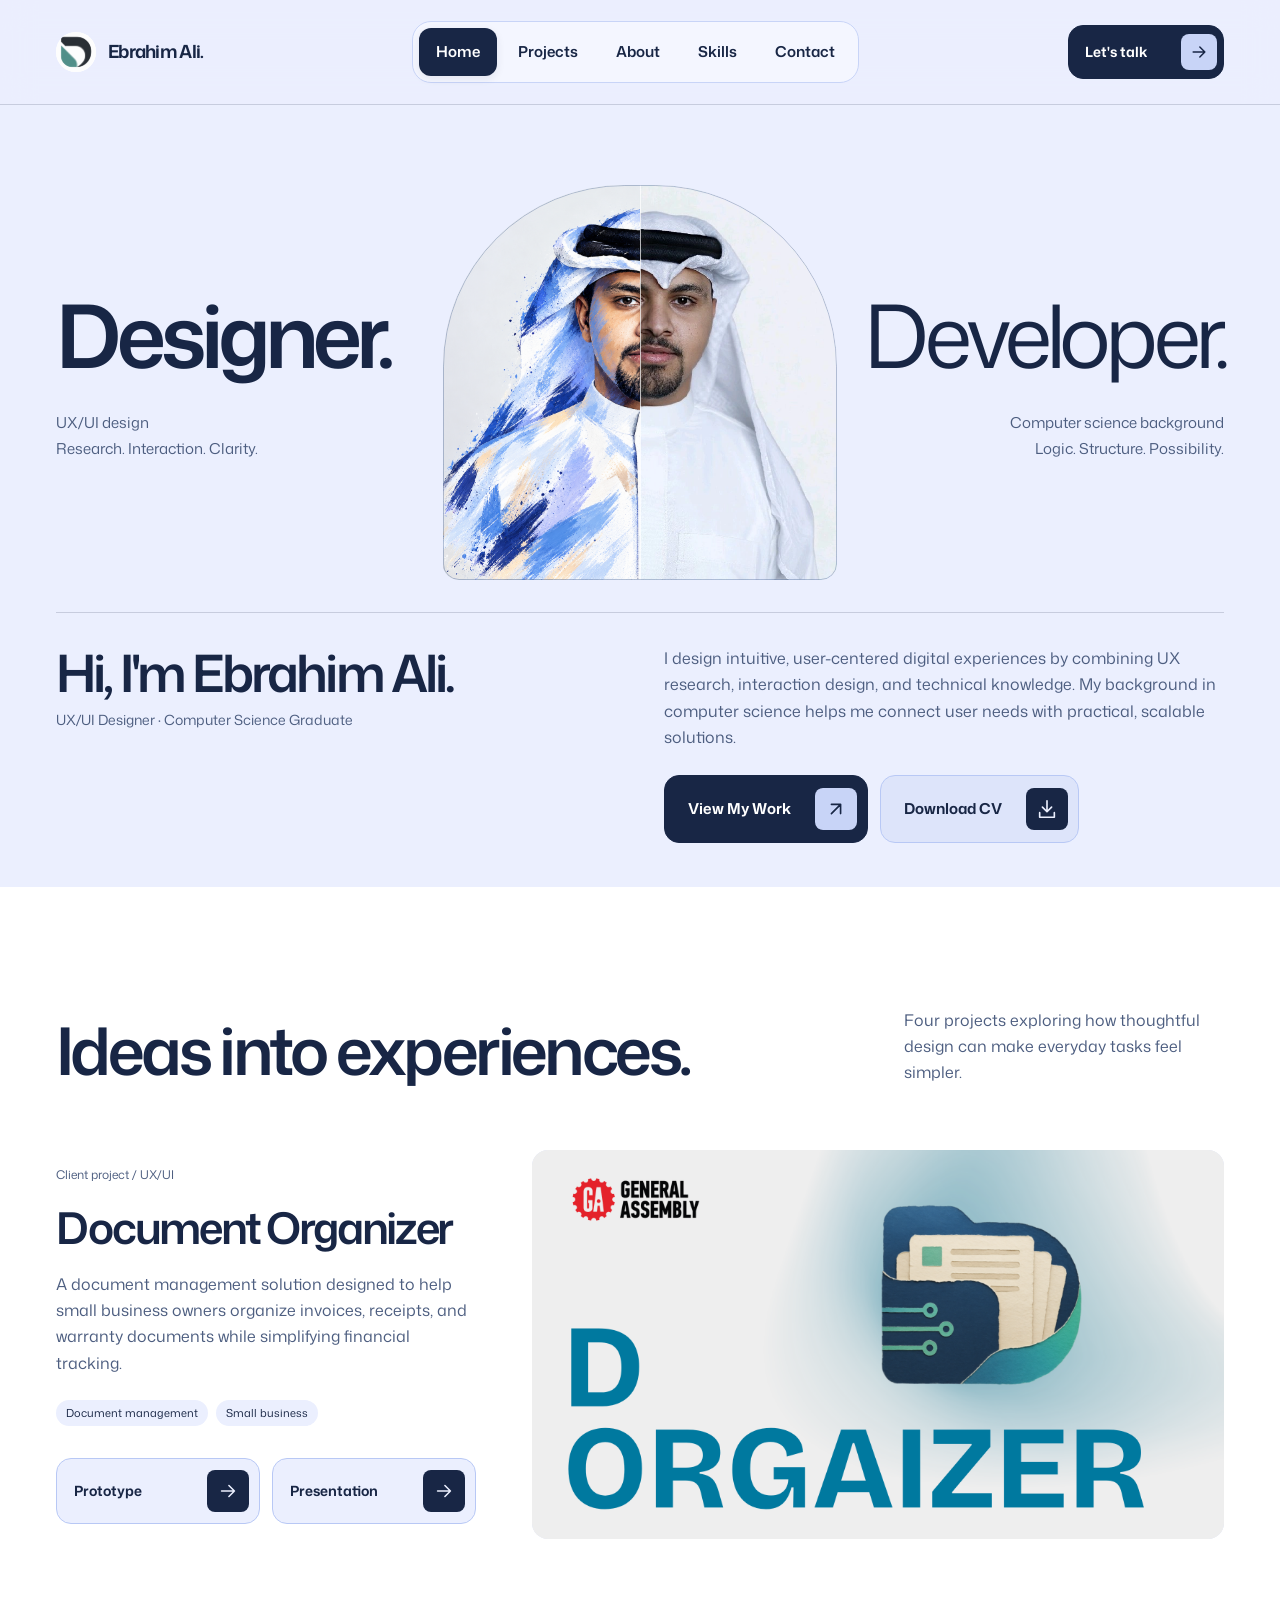
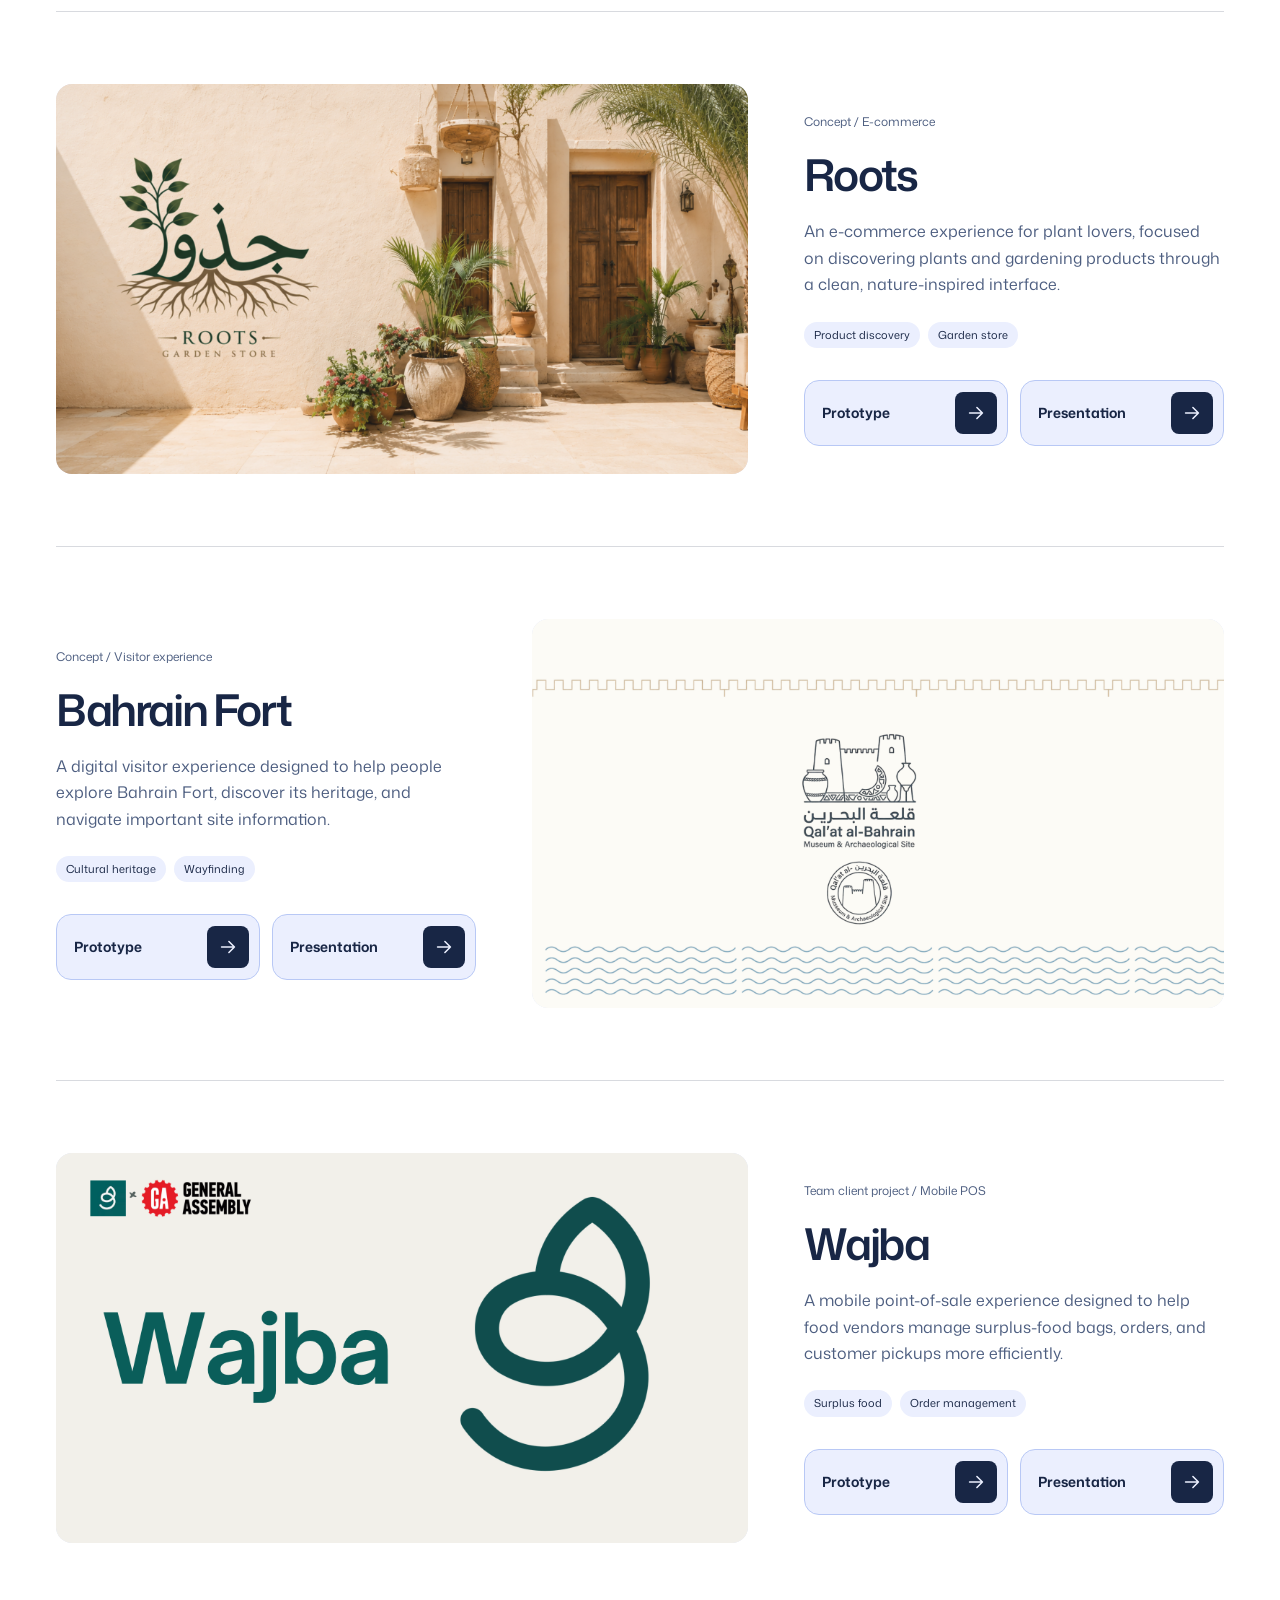
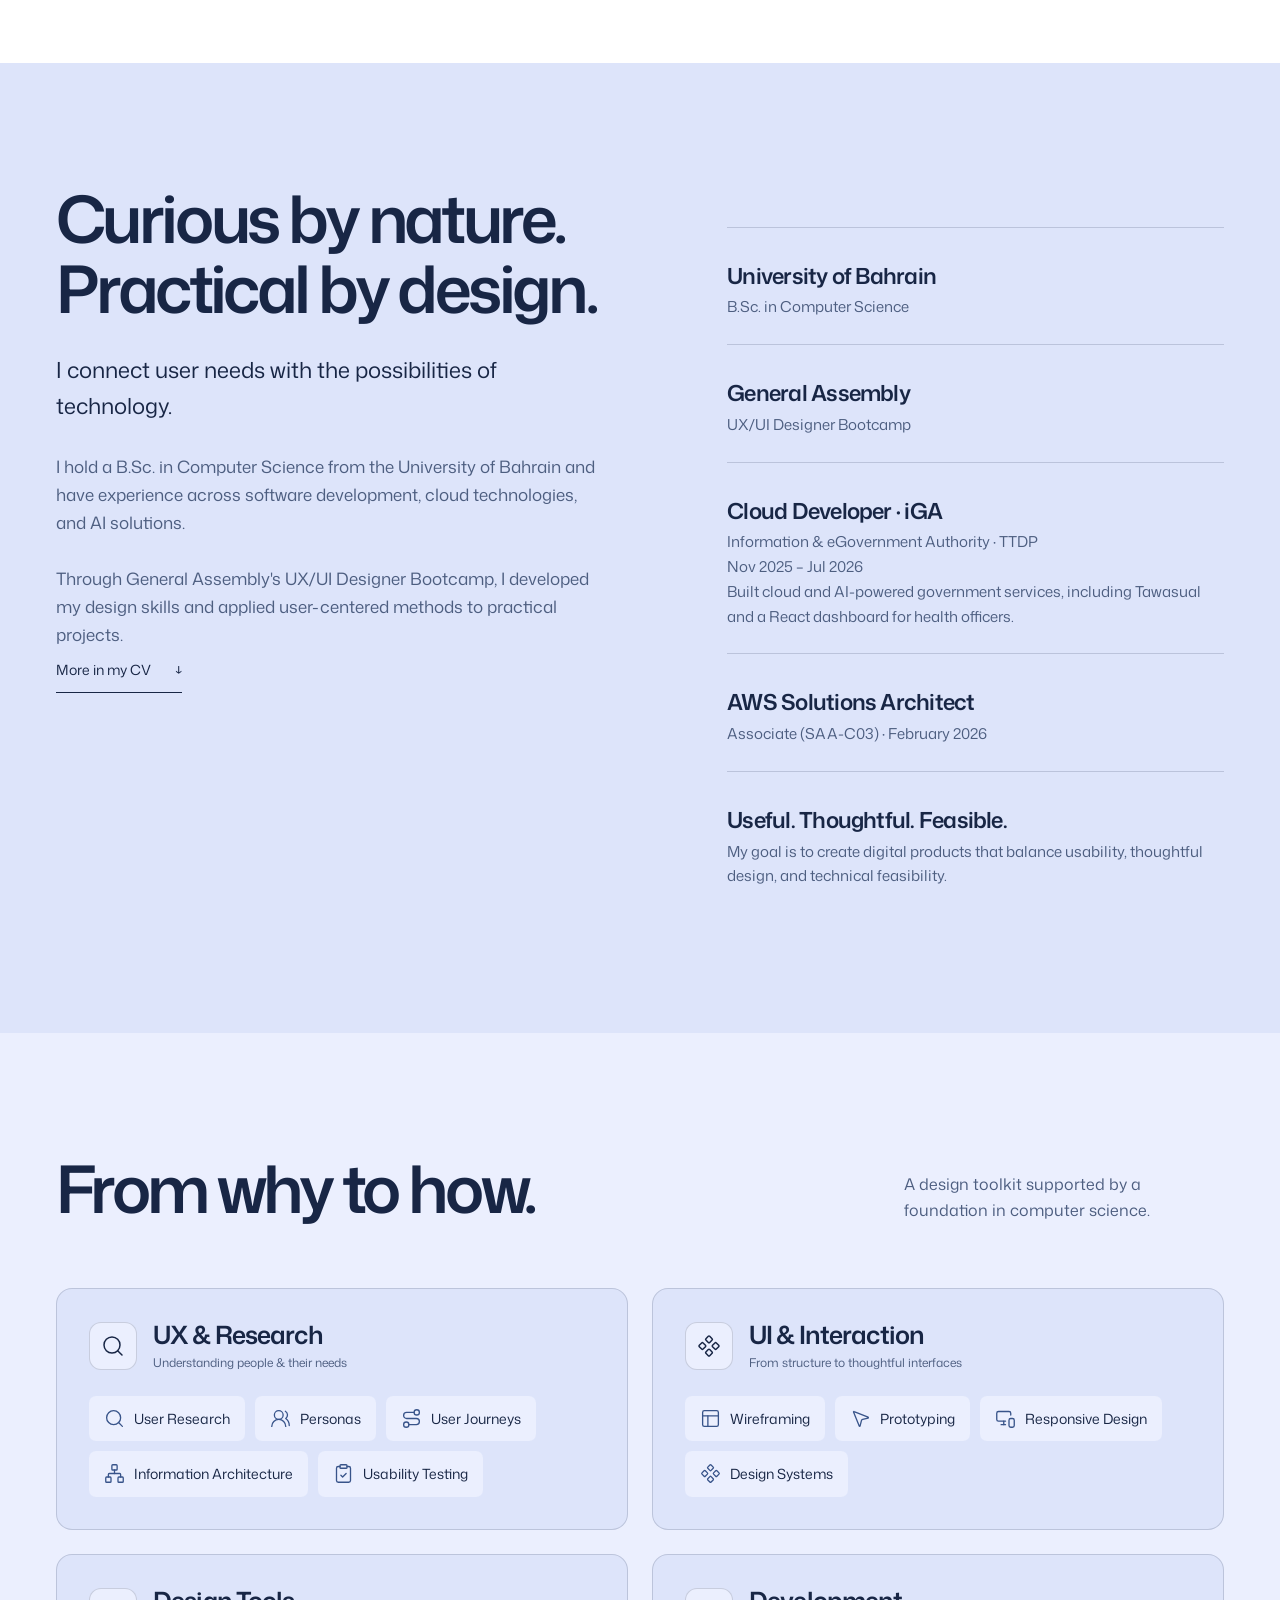
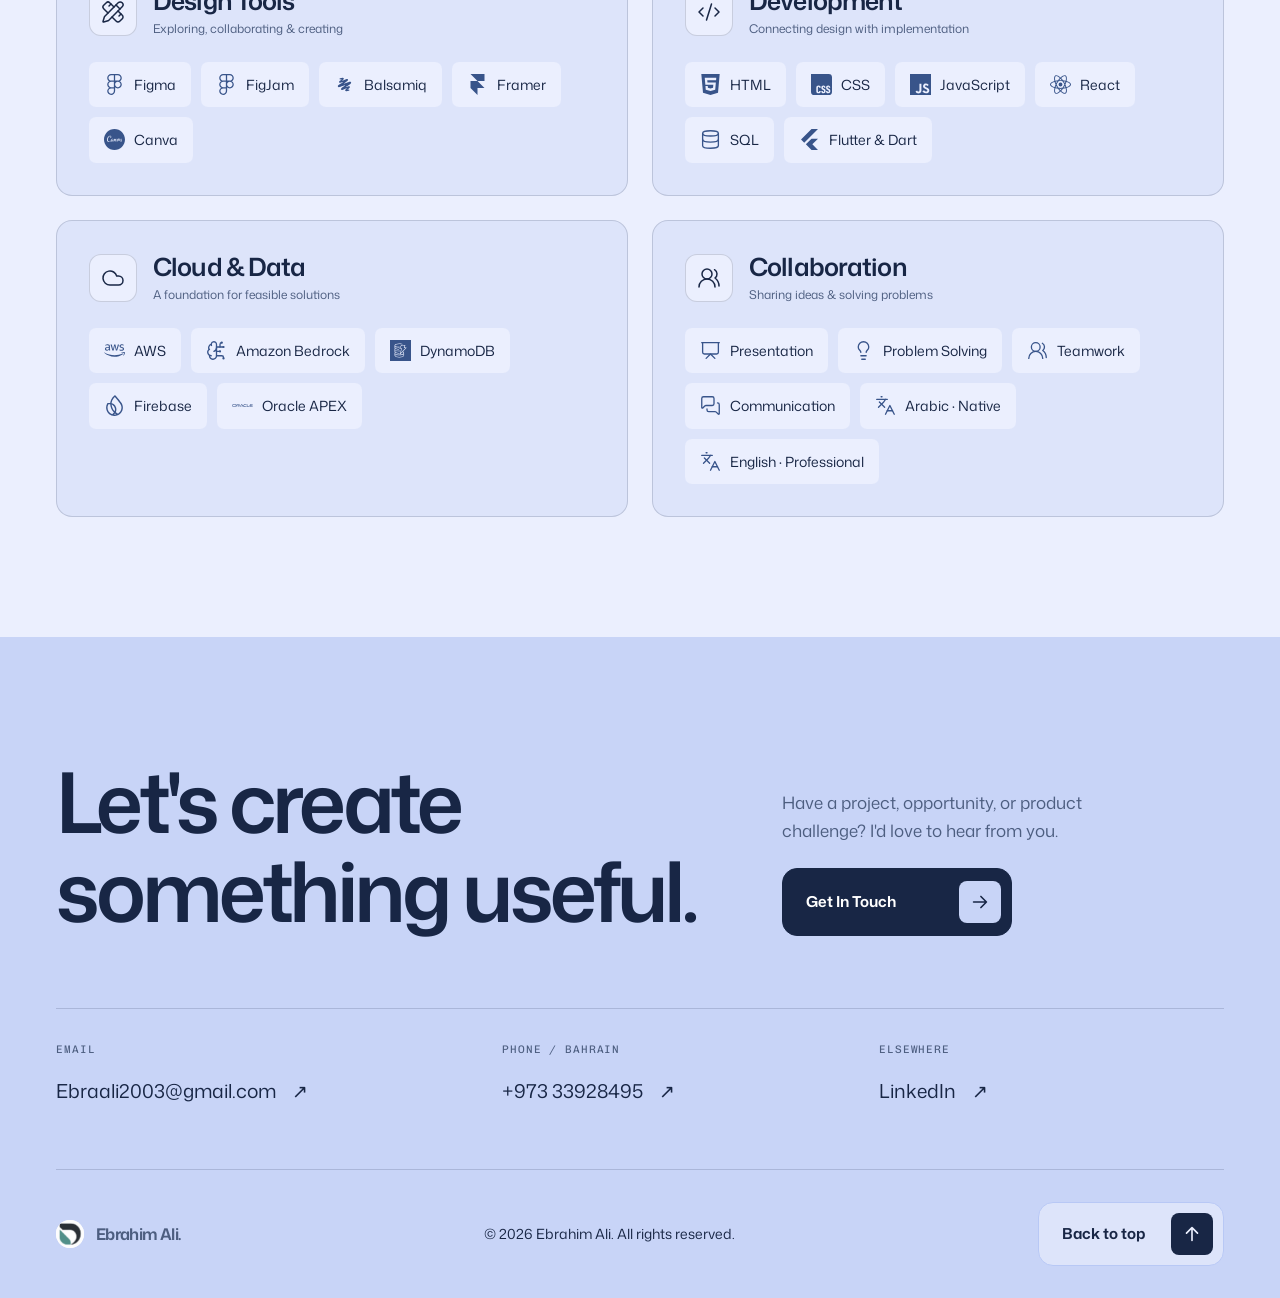
==== commit f5c35bb9: "Polish portfolio loading, split portrait, navigation and footer" ====
--- a/index.html
+++ b/index.html
@@ -13,12 +13,55 @@
 <link rel="icon" type="image/png" href="Abstract Charcoal and Teal D Emblem.png">
 <link rel="preconnect" href="https://fonts.googleapis.com">
 <link rel="preconnect" href="https://fonts.gstatic.com" crossorigin>
-<link href="https://fonts.googleapis.com/css2?family=Mona+Sans:wght@400;500;600;650;700&family=Chivo+Mono:wght@400&display=swap" rel="stylesheet">
-<link rel="stylesheet" href="styles.css">
+<link href="https://fonts.googleapis.com/css2?family=Mona+Sans:wght@400;500;600;650;700&family=Chivo+Mono:wght@400&display=swap" rel="stylesheet" media="print" onload="this.media='all'">
+<style>
+.loading-screen{display:none}
+.js-boot:not(.is-ready) .site-header,.js-boot:not(.is-ready) main,.js-boot:not(.is-ready) footer{visibility:hidden}
+.show-skeleton .loading-screen{display:block;position:fixed;inset:0;z-index:200;background:#EBEFFE;color:#182645;overflow:hidden;font-family:Arial,sans-serif}
+.show-skeleton body{overflow:hidden}
+.loading-shell{max-width:1440px;margin:auto;padding:24px 56px}
+.skeleton-nav{display:flex;justify-content:space-between;align-items:center;height:64px;border-bottom:1px solid #C8D4F7;padding-bottom:24px}
+.skeleton-block{position:relative;overflow:hidden;background:#DDE4FA;border-radius:8px}
+.skeleton-block::after{content:'';position:absolute;inset:0;transform:translateX(-100%);background:linear-gradient(100deg,transparent,#ffffff80,transparent);animation:skeleton-shimmer 1.6s ease-in-out infinite}
+.skeleton-brand{width:170px;height:32px}.skeleton-menu{width:440px;height:48px}.skeleton-cta{width:150px;height:48px}
+.skeleton-hero{display:grid;grid-template-columns:1fr 1fr 1fr;gap:32px;align-items:center;padding:56px 0 32px}
+.skeleton-title{height:72px;width:100%}.skeleton-caption{height:16px;width:70%;margin-top:24px}.skeleton-photo{aspect-ratio:1;border-radius:46% 46% 16px 16px}.skeleton-bottom{display:grid;grid-template-columns:1fr 1fr;gap:56px;margin-top:32px}.skeleton-name{height:48px;width:80%}.skeleton-line{height:14px;margin-bottom:16px}.skeleton-line:last-child{width:70%}.skeleton-buttons{display:flex;gap:14px;margin-top:24px}.skeleton-button{width:190px;height:64px}.loading-status{font-size:13px;color:#4D5E80;margin-top:32px}
+@keyframes skeleton-shimmer{to{transform:translateX(100%)}}
+@media(max-width:1100px){.skeleton-cta{display:none}.skeleton-menu{width:46%}.loading-shell{padding-inline:32px}}
+@media(max-width:767px){.loading-shell{padding:16px 20px}.skeleton-nav{height:64px}.skeleton-menu{width:74px;height:44px}.skeleton-hero{grid-template-columns:1fr 1fr;gap:24px 20px;padding-top:32px}.skeleton-title{height:42px}.skeleton-caption{height:12px;width:85%;margin-top:16px}.skeleton-photo{grid-column:1/-1;grid-row:2;width:76%;justify-self:center}.skeleton-bottom{grid-template-columns:1fr;gap:24px;margin-top:0}.skeleton-name{height:42px}.skeleton-buttons .skeleton-button{width:50%;height:60px}}
+@media(prefers-reduced-motion:reduce){.skeleton-block::after{animation:none}}
+</style>
+<script>
+// Show a real skeleton only after a slow start; always release the page.
+document.documentElement.classList.add('js-boot');
+window.portfolioBoot = {
+  done: false,
+  finish: function () {
+    if (this.done) return;
+    this.done = true;
+    clearTimeout(this.delay);
+    clearTimeout(this.deadline);
+    document.documentElement.classList.remove('show-skeleton');
+    document.documentElement.classList.add('is-ready');
+    document.querySelector('.loading-screen')?.setAttribute('aria-hidden','true');
+  }
+};
+window.portfolioBoot.delay = setTimeout(function () {
+  if (window.portfolioBoot.done) return;
+  document.documentElement.classList.add('show-skeleton');
+  document.querySelector('.loading-screen')?.setAttribute('aria-hidden','false');
+}, 400);
+window.portfolioBoot.deadline = setTimeout(function () { window.portfolioBoot.finish(); }, 6000);
+</script>
+<link id="portfolio-styles" rel="preload" as="style" href="styles.css" onload="this.onload=null;this.rel='stylesheet';window.portfolioStylesReady=true;window.dispatchEvent(new Event('portfolio:styles'))" onerror="window.portfolioBoot.finish()">
+<noscript><link rel="stylesheet" href="styles.css"></noscript>
 <script src="script.js" defer>
 </script>
 </head>
 <body>
+<div class="loading-screen" role="status" aria-live="polite" aria-hidden="true">
+<div class="loading-shell"><div aria-hidden="true"><div class="skeleton-nav"><div class="skeleton-block skeleton-brand"></div><div class="skeleton-block skeleton-menu"></div><div class="skeleton-block skeleton-cta"></div></div><div class="skeleton-hero"><div><div class="skeleton-block skeleton-title"></div><div class="skeleton-block skeleton-caption"></div></div><div class="skeleton-block skeleton-photo"></div><div><div class="skeleton-block skeleton-title"></div><div class="skeleton-block skeleton-caption"></div></div></div><div class="skeleton-bottom"><div class="skeleton-block skeleton-name"></div><div><div class="skeleton-block skeleton-line"></div><div class="skeleton-block skeleton-line"></div><div class="skeleton-block skeleton-line"></div><div class="skeleton-buttons"><div class="skeleton-block skeleton-button"></div><div class="skeleton-block skeleton-button"></div></div></div></div></div><p class="loading-status">Loading portfolio…</p></div>
+</div>
 <a class="skip" href="#main">Skip to content</a>
 <header class="site-header">
 <nav class="wrap nav-wrap" aria-label="Main navigation">
@@ -32,29 +75,29 @@
 <button class="menu-toggle" aria-controls="navigation" aria-expanded="false" type="button">Menu +</button>
 <ul class="nav-links" id="navigation">
 <li>
-<a href="#home" aria-current="location">Home</a>
+<a class="nav-button" href="#home" aria-current="location"><span class="nav-label"><span>Home</span><span aria-hidden="true">Home</span></span><span class="button-handles" aria-hidden="true"><i></i><i></i><i></i><i></i></span></a>
 </li>
 <li>
-<a href="#projects">Projects</a>
+<a class="nav-button" href="#projects"><span class="nav-label"><span>Projects</span><span aria-hidden="true">Projects</span></span><span class="button-handles" aria-hidden="true"><i></i><i></i><i></i><i></i></span></a>
 </li>
 <li>
-<a href="#about">About</a>
+<a class="nav-button" href="#about"><span class="nav-label"><span>About</span><span aria-hidden="true">About</span></span><span class="button-handles" aria-hidden="true"><i></i><i></i><i></i><i></i></span></a>
 </li>
 <li>
-<a href="#skills">Skills</a>
+<a class="nav-button" href="#skills"><span class="nav-label"><span>Skills</span><span aria-hidden="true">Skills</span></span><span class="button-handles" aria-hidden="true"><i></i><i></i><i></i><i></i></span></a>
 </li>
 <li>
-<a href="#contact">Contact</a>
+<a class="nav-button" href="#contact"><span class="nav-label"><span>Contact</span><span aria-hidden="true">Contact</span></span><span class="button-handles" aria-hidden="true"><i></i><i></i><i></i><i></i></span></a>
 </li>
-</ul>
-<a class="header-contact" href="mailto:Ebraali2003@gmail.com">Let's talk <span aria-hidden="true">↗</span>
-</a>
+<li class="mobile-contact"><a class="project-button cta-button cta-primary cta-mobile" href="mailto:Ebraali2003@gmail.com"><span class="project-button-face"><span class="project-button-label"><span>Let's talk</span><span aria-hidden="true">Let's talk</span></span><span class="project-button-arrow" aria-hidden="true"><svg viewBox="0 0 24 24" fill="none" stroke="currentColor" stroke-width="1.8" stroke-linecap="round" stroke-linejoin="round" aria-hidden="true"><path d="M5 12h14m-6-6 6 6-6 6"/></svg><svg viewBox="0 0 24 24" fill="none" stroke="currentColor" stroke-width="1.8" stroke-linecap="round" stroke-linejoin="round" aria-hidden="true"><path d="M5 12h14m-6-6 6 6-6 6"/></svg></span></span><span class="button-handles" aria-hidden="true"><i></i><i></i><i></i><i></i></span></a></li>
+</ul>
+<a class="project-button cta-button header-contact cta-nav cta-primary" href="mailto:Ebraali2003@gmail.com"><span class="project-button-face"><span class="project-button-label"><span>Let's talk</span><span aria-hidden="true">Let's talk</span></span><span class="project-button-arrow" aria-hidden="true"><svg viewBox="0 0 24 24" fill="none" stroke="currentColor" stroke-width="1.8" stroke-linecap="round" stroke-linejoin="round" aria-hidden="true"><path d="M5 12h14m-6-6 6 6-6 6"/></svg><svg viewBox="0 0 24 24" fill="none" stroke="currentColor" stroke-width="1.8" stroke-linecap="round" stroke-linejoin="round" aria-hidden="true"><path d="M5 12h14m-6-6 6 6-6 6"/></svg></span></span><span class="button-handles" aria-hidden="true"><i></i><i></i><i></i><i></i></span></a>
 </nav>
 </header>
 <main id="main" tabindex="-1">
 <section class="hero" id="home" aria-label="Introduction" tabindex="-1">
 <div class="wrap">
-<div class="hero-stage" data-portrait="developer">
+<div class="hero-stage" data-portrait="split">
 <div class="discipline">
 <h2><button class="role-switch" type="button" data-role="designer" aria-pressed="false" aria-controls="hero-portrait">Designer<span aria-hidden="true">.</span></button></h2>
 <p>UX/UI design<br>Research. Interaction. Clarity.</p>
@@ -67,7 +110,7 @@
 </div>
 </div>
 <div class="discipline right">
-<h2><button class="role-switch" type="button" data-role="developer" aria-pressed="true" aria-controls="hero-portrait">Developer<span aria-hidden="true">.</span></button></h2>
+<h2><button class="role-switch" type="button" data-role="developer" aria-pressed="false" aria-controls="hero-portrait">Developer<span aria-hidden="true">.</span></button></h2>
 <p>Computer science background<br>Logic. Structure. Possibility.</p>
 </div>
 </div>
@@ -79,10 +122,8 @@
 <div class="hero-copy">
 <p>I design intuitive, user-centered digital experiences by combining UX research, interaction design, and technical knowledge. My background in computer science helps me connect user needs with practical, scalable solutions.</p>
 <div class="actions">
-<a class="button primary" href="#projects">View My Work <span class="arrow" aria-hidden="true">↘</span>
-</a>
-<a class="button" href="./Ebrahim_Resume__UX_.pdf" download="Ebrahim_Resume__UX_.pdf">Download CV <span aria-hidden="true">↓</span>
-</a>
+<a class="project-button cta-button cta-primary" href="#projects"><span class="project-button-face"><span class="project-button-label"><span>View My Work</span><span aria-hidden="true">View My Work</span></span><span class="project-button-arrow" aria-hidden="true"><svg viewBox="0 0 24 24" fill="none" stroke="currentColor" stroke-width="1.8" stroke-linecap="round" stroke-linejoin="round" aria-hidden="true"><path d="M7 7h10v10M7 17 17 7"/></svg><svg viewBox="0 0 24 24" fill="none" stroke="currentColor" stroke-width="1.8" stroke-linecap="round" stroke-linejoin="round" aria-hidden="true"><path d="M7 7h10v10M7 17 17 7"/></svg></span></span><span class="button-handles" aria-hidden="true"><i></i><i></i><i></i><i></i></span></a>
+<a class="project-button cta-button cta-secondary" href="./Ebrahim_Resume__UX_.pdf" download="Ebrahim_Resume__UX_.pdf"><span class="project-button-face"><span class="project-button-label"><span>Download CV</span><span aria-hidden="true">Download CV</span></span><span class="project-button-arrow" aria-hidden="true"><svg viewBox="0 0 24 24" fill="none" stroke="currentColor" stroke-width="1.8" stroke-linecap="round" stroke-linejoin="round" aria-hidden="true"><path d="M12 3v12m-5-5 5 5 5-5M4 16v5h16v-5"/></svg><svg viewBox="0 0 24 24" fill="none" stroke="currentColor" stroke-width="1.8" stroke-linecap="round" stroke-linejoin="round" aria-hidden="true"><path d="M12 3v12m-5-5 5 5 5-5M4 16v5h16v-5"/></svg></span></span><span class="button-handles" aria-hidden="true"><i></i><i></i><i></i><i></i></span></a>
 </div>
 </div>
 </div>
@@ -446,8 +487,7 @@
 <div class="contact-intro">
 <p>Have a project, opportunity, or product challenge? I'd love to hear from you.</p>
 <div class="actions">
-<a class="button primary" href="mailto:Ebraali2003@gmail.com">Get In Touch <span class="arrow" aria-hidden="true">↗</span>
-</a>
+<a class="project-button cta-button cta-primary cta-contact" href="mailto:Ebraali2003@gmail.com"><span class="project-button-face"><span class="project-button-label"><span>Get In Touch</span><span aria-hidden="true">Get In Touch</span></span><span class="project-button-arrow" aria-hidden="true"><svg viewBox="0 0 24 24" fill="none" stroke="currentColor" stroke-width="1.8" stroke-linecap="round" stroke-linejoin="round" aria-hidden="true"><path d="M5 12h14m-6-6 6 6-6 6"/></svg><svg viewBox="0 0 24 24" fill="none" stroke="currentColor" stroke-width="1.8" stroke-linecap="round" stroke-linejoin="round" aria-hidden="true"><path d="M5 12h14m-6-6 6 6-6 6"/></svg></span></span><span class="button-handles" aria-hidden="true"><i></i><i></i><i></i><i></i></span></a>
 </div>
 </div>
 </div>
@@ -480,9 +520,10 @@
 <span>Ebrahim Ali.</span>
 </a>
 <p>© 2026 Ebrahim Ali. All rights reserved.</p>
-<a href="#home">Back to top ↑</a>
+<a class="project-button cta-button footer-top" href="#home"><span class="project-button-face"><span class="project-button-label"><span>Back to top</span><span aria-hidden="true">Back to top</span></span><span class="project-button-arrow" aria-hidden="true"><svg viewBox="0 0 24 24" fill="none" stroke="currentColor" stroke-width="1.8" stroke-linecap="round" stroke-linejoin="round" aria-hidden="true"><path d="M12 19V5m-6 6 6-6 6 6"/></svg><svg viewBox="0 0 24 24" fill="none" stroke="currentColor" stroke-width="1.8" stroke-linecap="round" stroke-linejoin="round" aria-hidden="true"><path d="M12 19V5m-6 6 6-6 6 6"/></svg></span></span><span class="button-handles" aria-hidden="true"><i></i><i></i><i></i><i></i></span></a>
 </div>
 </footer>
 </body>
 </html>
 
+
--- a/styles.css
+++ b/styles.css
@@ -966,16 +966,16 @@
   object-position:center;
   pointer-events:none;
 }
-.portrait-photo{transform:translate(2.6%,-2.5%) scale(1.1)}
+.portrait-photo{transform:translate(2.6%,-4.3%) scale(1.1)}
 .portrait-art{transform:scale(1.06)}
 .portrait-layer-art{
-  clip-path:inset(0 calc(100% - var(--portrait-reveal,0%)) 0 0);
+  clip-path:inset(0 calc(100% - var(--portrait-reveal,50%)) 0 0);
   transition:clip-path .78s cubic-bezier(.22,.8,.18,1);
   z-index:1;
 }
 .portrait-seam{
   position:absolute;
-  left:var(--portrait-reveal,0%);
+  left:var(--portrait-reveal,50%);
   top:0;
   bottom:0;
   width:1px;
@@ -1064,6 +1064,70 @@
   .project-actions{grid-template-columns:1fr;gap:14px}
   .project-button-face{padding-left:18px}
 }
+/* Main calls to action share the full-surface project-button interaction. */
+.cta-button{display:inline-block;min-width:190px;vertical-align:middle;font-size:15px;cursor:pointer}
+.cta-button .project-button-face{min-height:56px;padding-left:18px;gap:24px}
+.cta-button .project-button-label{font-size:15px;font-weight:650}
+.cta-primary{background:var(--ink);border-color:var(--ink);color:var(--white)}
+.cta-primary .project-button-face::before{background:var(--action)}
+.cta-primary .project-button-arrow{background:var(--blue-3);color:var(--ink)}
+.cta-primary:is(:hover,:focus-visible){background:var(--ink);border-color:var(--action);color:var(--white);box-shadow:0 0 0 4px #afc1f34d,0 10px 24px #18264524}
+.cta-secondary{background:var(--blue-2);border-color:var(--blue-4);color:var(--ink)}
+.cta-nav{min-width:156px;padding:4px;border-bottom-width:1px;text-decoration:none}
+.cta-nav .project-button-face{min-height:44px;padding:2px 2px 2px 12px;gap:18px}
+.cta-nav .project-button-label{font-size:14px}
+.cta-nav .project-button-arrow{width:36px;height:36px}
+.cta-nav .project-button-arrow svg{inset:8px;width:20px;height:20px}
+.cta-nav:hover{text-decoration:none}
+.cta-contact{min-width:230px}
+.mobile-contact{display:none}
+@media(max-width:1100px){.header-contact.cta-nav{display:none}}
+@media(max-width:767px){
+  .actions .cta-button{flex:1 1 190px;width:100%;max-width:100%}
+  .actions{gap:14px}
+  .mobile-contact{display:block;padding:16px 0 0;margin-top:8px;border-top:1px solid var(--line)}
+  .nav-links .cta-mobile{display:block;padding:5px;border:1px solid var(--ink);border-radius:15px;font-size:15px;background:var(--ink);color:white}
+  .nav-links .cta-mobile:is(:hover,:focus-visible){background:var(--ink)}
+}
+/* Larger navigation, with the same rolling labels and full-surface feedback. */
+.nav-wrap{min-height:104px;gap:20px}
+.nav-links{padding:6px;gap:4px;background:#ffffff66;border:1px solid var(--blue-3);border-radius:19px}
+.nav-links .nav-button{--nav-line:22px;position:relative;isolation:isolate;display:flex;align-items:center;justify-content:center;min-height:48px;padding:12px 17px;font-size:15px;font-weight:600;border-radius:12px;background:transparent;transition:color .3s,box-shadow .3s,transform .3s var(--ease)}
+.nav-button::before{content:'';position:absolute;inset:0;background:var(--blue-3);border-radius:inherit;transform:scaleX(0);transform-origin:left;transition:transform .4s var(--ease);z-index:-1}
+.nav-label{display:block;height:var(--nav-line);line-height:var(--nav-line);overflow:hidden}
+.nav-label>span{display:block;transition:transform .4s var(--ease)}
+.nav-links .nav-button[aria-current]{background:var(--ink);color:white;box-shadow:0 3px 8px #18264515}
+.nav-button[aria-current]::before{background:var(--action)}
+.nav-links .nav-button:is(:hover,:focus-visible){background:transparent;box-shadow:0 0 0 3px #afc1f32b;transform:translateY(-1px)}
+.nav-links .nav-button[aria-current]:is(:hover,:focus-visible){background:var(--ink)}
+.nav-button:is(:hover,:focus-visible)::before{transform:scaleX(1)}
+.nav-button:is(:hover,:focus-visible) .nav-label>span{transform:translateY(calc(-1 * var(--nav-line)))}
+.nav-button:is(:hover,:focus-visible) .button-handles{opacity:1}
+.nav-button .button-handles i{width:6px;height:6px}
+.footer-inner{padding:32px 0;min-height:110px;gap:32px}
+.footer-inner .brand{font-size:16px}
+.footer-inner>p{font-size:14px;color:var(--ink);line-height:1.6}
+.footer-top{min-width:186px;background:var(--blue-2);color:var(--ink)}
+.footer-top .project-button-face{min-height:50px}
+.footer-top:hover{text-decoration:none}
+.is-ready .hero-stage{animation:page-arrive .7s var(--ease) both}
+.is-ready .hero-bottom{animation:page-arrive .7s .1s var(--ease) both}
+@keyframes page-arrive{from{opacity:.35;transform:translateY(10px)}to{opacity:1;transform:translateY(0)}}
+@media(max-width:1100px){
+  .nav-links .nav-button{padding-inline:14px}
+}
+@media(max-width:767px){
+  .nav-wrap{min-height:80px}
+  .nav-links{top:80px;max-height:calc(100dvh - 80px);overflow-y:auto;padding:20px;border-radius:0 0 20px 20px;background:var(--blue-1);border:1px solid var(--blue-3);border-top:0;gap:10px}
+  .nav-links .nav-button{--nav-line:26px;justify-content:space-between;min-height:58px;padding:16px 20px;font-size:20px;border:1px solid var(--line);background:var(--blue-2)}
+  .menu-toggle{min-height:48px;padding:10px 20px;border-color:var(--blue-4);background:var(--blue-2);font-weight:600}
+  .footer-inner{gap:24px;justify-content:space-between}
+  .footer-top{min-width:160px}
+  .footer-top .project-button-face{padding-left:12px;gap:12px}
+  .footer-top .project-button-label{font-size:13px}
+  .footer-inner>p{font-size:12px}
+  body:not(.js) .nav-links .nav-button{font-size:12px;min-height:40px;padding:7px 10px}
+}
 @media(prefers-reduced-motion:reduce){
   html{
     scroll-behavior:auto
@@ -1077,7 +1141,9 @@
     transform:scale(1.9)!important
   }
   /* Static image registration is geometry, not animation. */
-  .portrait-photo{transform:translate(2.6%,-2.5%) scale(1.1)!important}
+  .portrait-photo{transform:translate(2.6%,-4.3%) scale(1.1)!important}
   .portrait-art{transform:scale(1.06)!important}
   .project-button-label>span[aria-hidden],.project-button-arrow svg:last-child{display:none}
-}
+  .nav-label>span[aria-hidden]{display:none}
+}
+
--- a/styles.css
+++ b/styles.css
@@ -966,16 +966,16 @@
   object-position:center;
   pointer-events:none;
 }
-.portrait-photo{transform:translate(2.6%,-2.5%) scale(1.1)}
+.portrait-photo{transform:translate(2.6%,-4.3%) scale(1.1)}
 .portrait-art{transform:scale(1.06)}
 .portrait-layer-art{
-  clip-path:inset(0 calc(100% - var(--portrait-reveal,0%)) 0 0);
+  clip-path:inset(0 calc(100% - var(--portrait-reveal,50%)) 0 0);
   transition:clip-path .78s cubic-bezier(.22,.8,.18,1);
   z-index:1;
 }
 .portrait-seam{
   position:absolute;
-  left:var(--portrait-reveal,0%);
+  left:var(--portrait-reveal,50%);
   top:0;
   bottom:0;
   width:1px;
@@ -1064,6 +1064,70 @@
   .project-actions{grid-template-columns:1fr;gap:14px}
   .project-button-face{padding-left:18px}
 }
+/* Main calls to action share the full-surface project-button interaction. */
+.cta-button{display:inline-block;min-width:190px;vertical-align:middle;font-size:15px;cursor:pointer}
+.cta-button .project-button-face{min-height:56px;padding-left:18px;gap:24px}
+.cta-button .project-button-label{font-size:15px;font-weight:650}
+.cta-primary{background:var(--ink);border-color:var(--ink);color:var(--white)}
+.cta-primary .project-button-face::before{background:var(--action)}
+.cta-primary .project-button-arrow{background:var(--blue-3);color:var(--ink)}
+.cta-primary:is(:hover,:focus-visible){background:var(--ink);border-color:var(--action);color:var(--white);box-shadow:0 0 0 4px #afc1f34d,0 10px 24px #18264524}
+.cta-secondary{background:var(--blue-2);border-color:var(--blue-4);color:var(--ink)}
+.cta-nav{min-width:156px;padding:4px;border-bottom-width:1px;text-decoration:none}
+.cta-nav .project-button-face{min-height:44px;padding:2px 2px 2px 12px;gap:18px}
+.cta-nav .project-button-label{font-size:14px}
+.cta-nav .project-button-arrow{width:36px;height:36px}
+.cta-nav .project-button-arrow svg{inset:8px;width:20px;height:20px}
+.cta-nav:hover{text-decoration:none}
+.cta-contact{min-width:230px}
+.mobile-contact{display:none}
+@media(max-width:1100px){.header-contact.cta-nav{display:none}}
+@media(max-width:767px){
+  .actions .cta-button{flex:1 1 190px;width:100%;max-width:100%}
+  .actions{gap:14px}
+  .mobile-contact{display:block;padding:16px 0 0;margin-top:8px;border-top:1px solid var(--line)}
+  .nav-links .cta-mobile{display:block;padding:5px;border:1px solid var(--ink);border-radius:15px;font-size:15px;background:var(--ink);color:white}
+  .nav-links .cta-mobile:is(:hover,:focus-visible){background:var(--ink)}
+}
+/* Larger navigation, with the same rolling labels and full-surface feedback. */
+.nav-wrap{min-height:104px;gap:20px}
+.nav-links{padding:6px;gap:4px;background:#ffffff66;border:1px solid var(--blue-3);border-radius:19px}
+.nav-links .nav-button{--nav-line:22px;position:relative;isolation:isolate;display:flex;align-items:center;justify-content:center;min-height:48px;padding:12px 17px;font-size:15px;font-weight:600;border-radius:12px;background:transparent;transition:color .3s,box-shadow .3s,transform .3s var(--ease)}
+.nav-button::before{content:'';position:absolute;inset:0;background:var(--blue-3);border-radius:inherit;transform:scaleX(0);transform-origin:left;transition:transform .4s var(--ease);z-index:-1}
+.nav-label{display:block;height:var(--nav-line);line-height:var(--nav-line);overflow:hidden}
+.nav-label>span{display:block;transition:transform .4s var(--ease)}
+.nav-links .nav-button[aria-current]{background:var(--ink);color:white;box-shadow:0 3px 8px #18264515}
+.nav-button[aria-current]::before{background:var(--action)}
+.nav-links .nav-button:is(:hover,:focus-visible){background:transparent;box-shadow:0 0 0 3px #afc1f32b;transform:translateY(-1px)}
+.nav-links .nav-button[aria-current]:is(:hover,:focus-visible){background:var(--ink)}
+.nav-button:is(:hover,:focus-visible)::before{transform:scaleX(1)}
+.nav-button:is(:hover,:focus-visible) .nav-label>span{transform:translateY(calc(-1 * var(--nav-line)))}
+.nav-button:is(:hover,:focus-visible) .button-handles{opacity:1}
+.nav-button .button-handles i{width:6px;height:6px}
+.footer-inner{padding:32px 0;min-height:110px;gap:32px}
+.footer-inner .brand{font-size:16px}
+.footer-inner>p{font-size:14px;color:var(--ink);line-height:1.6}
+.footer-top{min-width:186px;background:var(--blue-2);color:var(--ink)}
+.footer-top .project-button-face{min-height:50px}
+.footer-top:hover{text-decoration:none}
+.is-ready .hero-stage{animation:page-arrive .7s var(--ease) both}
+.is-ready .hero-bottom{animation:page-arrive .7s .1s var(--ease) both}
+@keyframes page-arrive{from{opacity:.35;transform:translateY(10px)}to{opacity:1;transform:translateY(0)}}
+@media(max-width:1100px){
+  .nav-links .nav-button{padding-inline:14px}
+}
+@media(max-width:767px){
+  .nav-wrap{min-height:80px}
+  .nav-links{top:80px;max-height:calc(100dvh - 80px);overflow-y:auto;padding:20px;border-radius:0 0 20px 20px;background:var(--blue-1);border:1px solid var(--blue-3);border-top:0;gap:10px}
+  .nav-links .nav-button{--nav-line:26px;justify-content:space-between;min-height:58px;padding:16px 20px;font-size:20px;border:1px solid var(--line);background:var(--blue-2)}
+  .menu-toggle{min-height:48px;padding:10px 20px;border-color:var(--blue-4);background:var(--blue-2);font-weight:600}
+  .footer-inner{gap:24px;justify-content:space-between}
+  .footer-top{min-width:160px}
+  .footer-top .project-button-face{padding-left:12px;gap:12px}
+  .footer-top .project-button-label{font-size:13px}
+  .footer-inner>p{font-size:12px}
+  body:not(.js) .nav-links .nav-button{font-size:12px;min-height:40px;padding:7px 10px}
+}
 @media(prefers-reduced-motion:reduce){
   html{
     scroll-behavior:auto
@@ -1077,7 +1141,9 @@
     transform:scale(1.9)!important
   }
   /* Static image registration is geometry, not animation. */
-  .portrait-photo{transform:translate(2.6%,-2.5%) scale(1.1)!important}
+  .portrait-photo{transform:translate(2.6%,-4.3%) scale(1.1)!important}
   .portrait-art{transform:scale(1.06)!important}
   .project-button-label>span[aria-hidden],.project-button-arrow svg:last-child{display:none}
-}
+  .nav-label>span[aria-hidden]{display:none}
+}
+
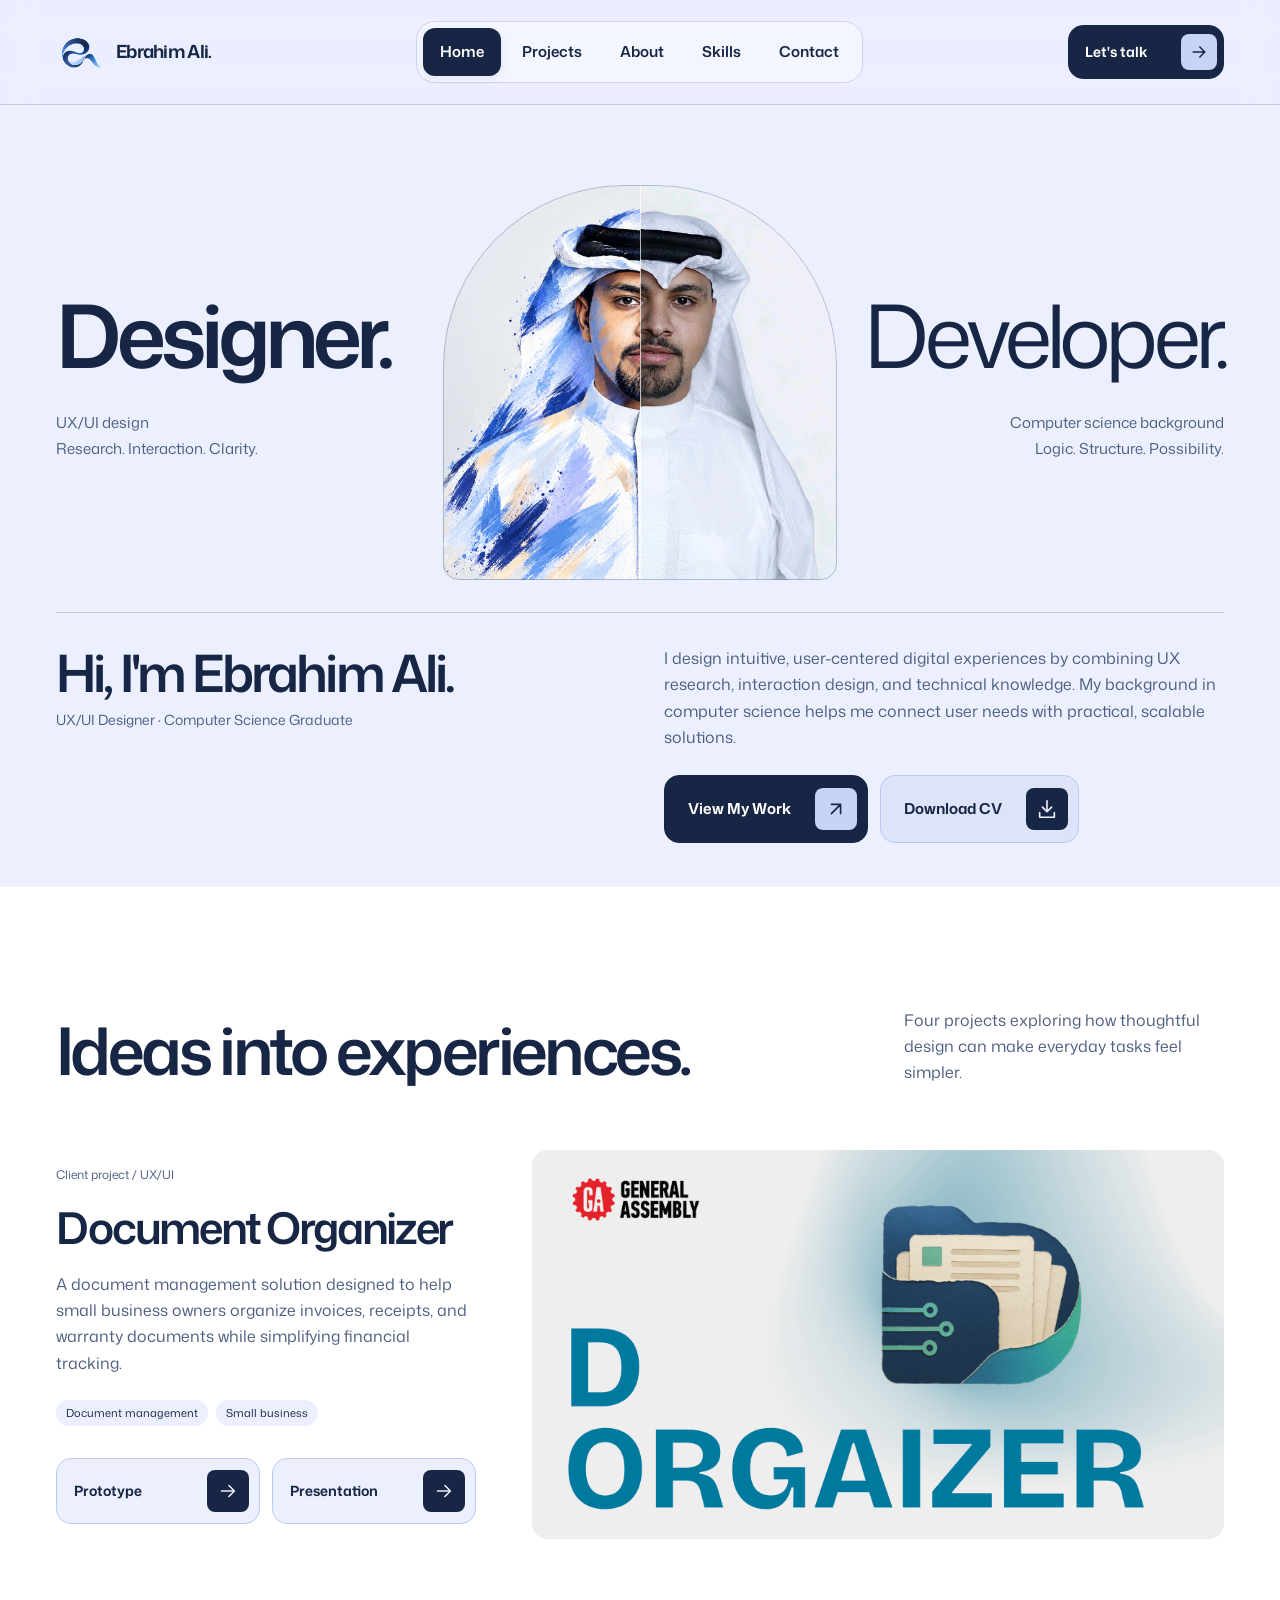
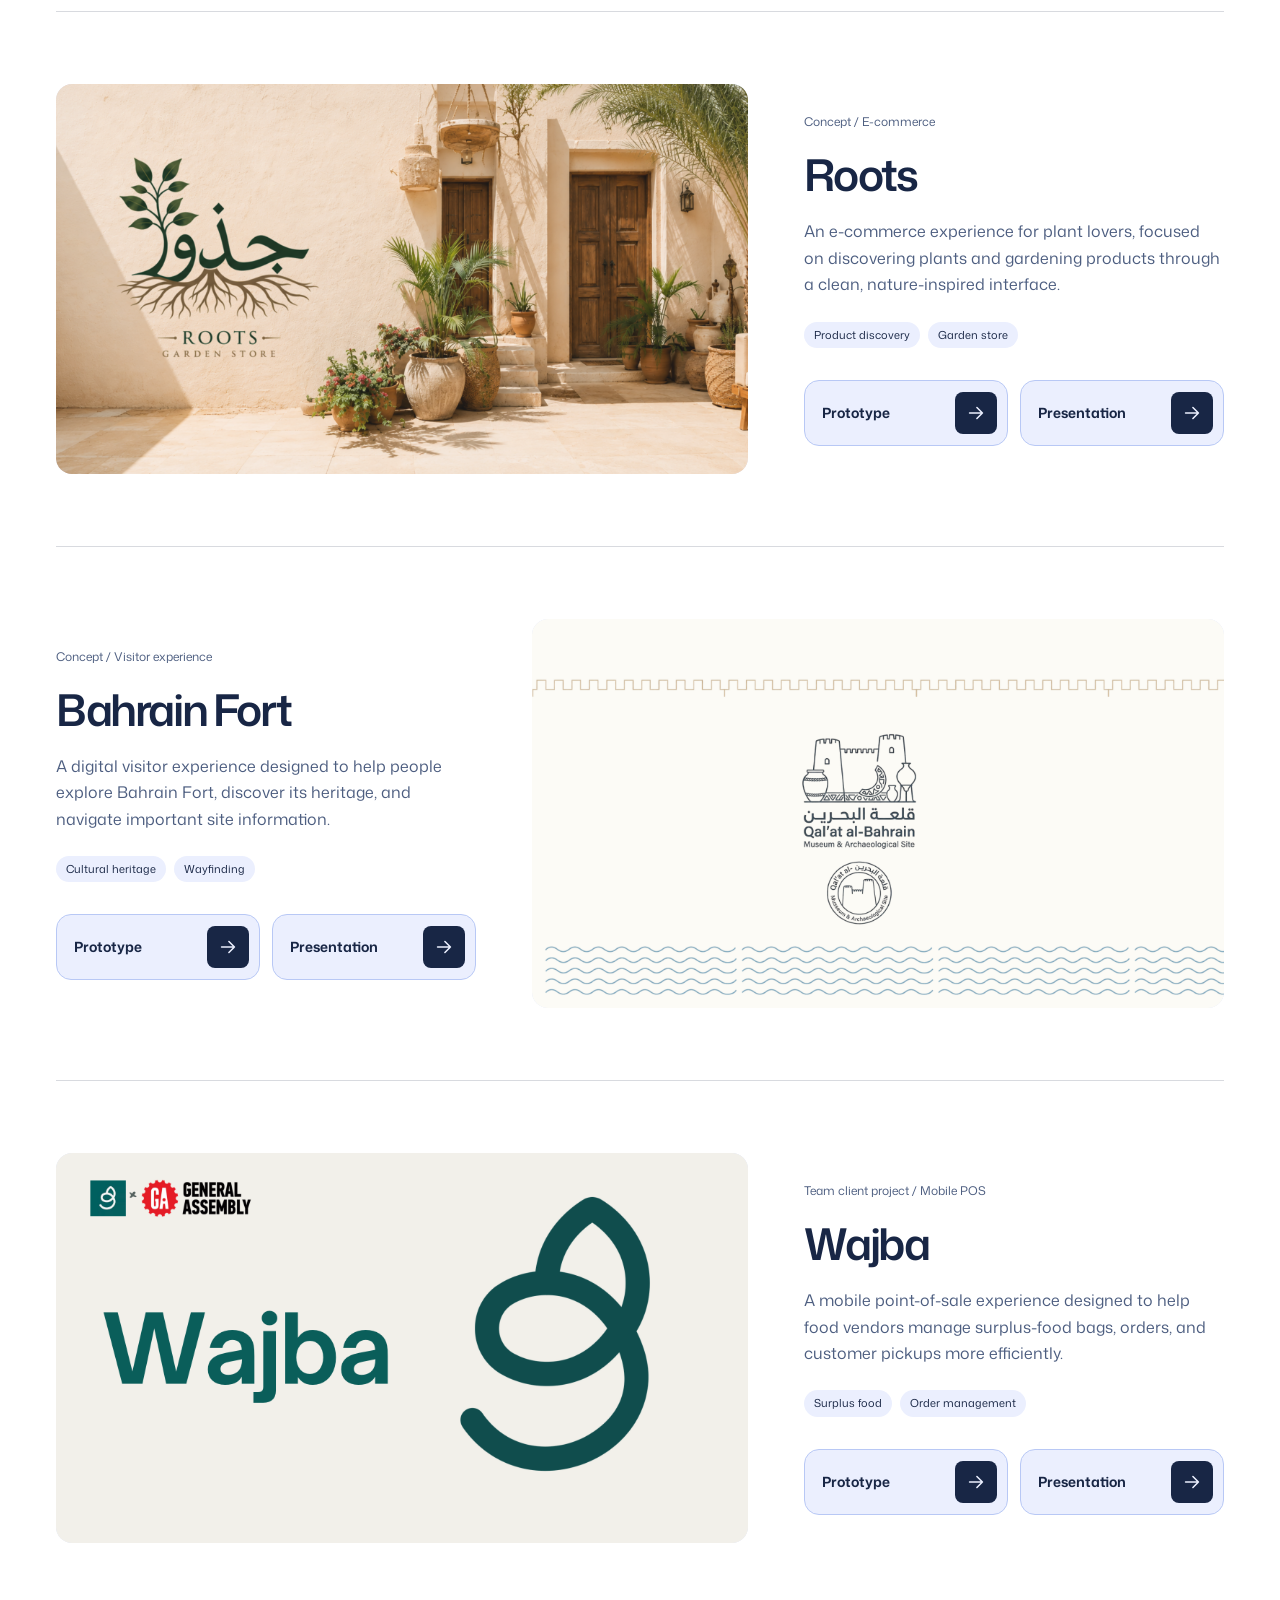
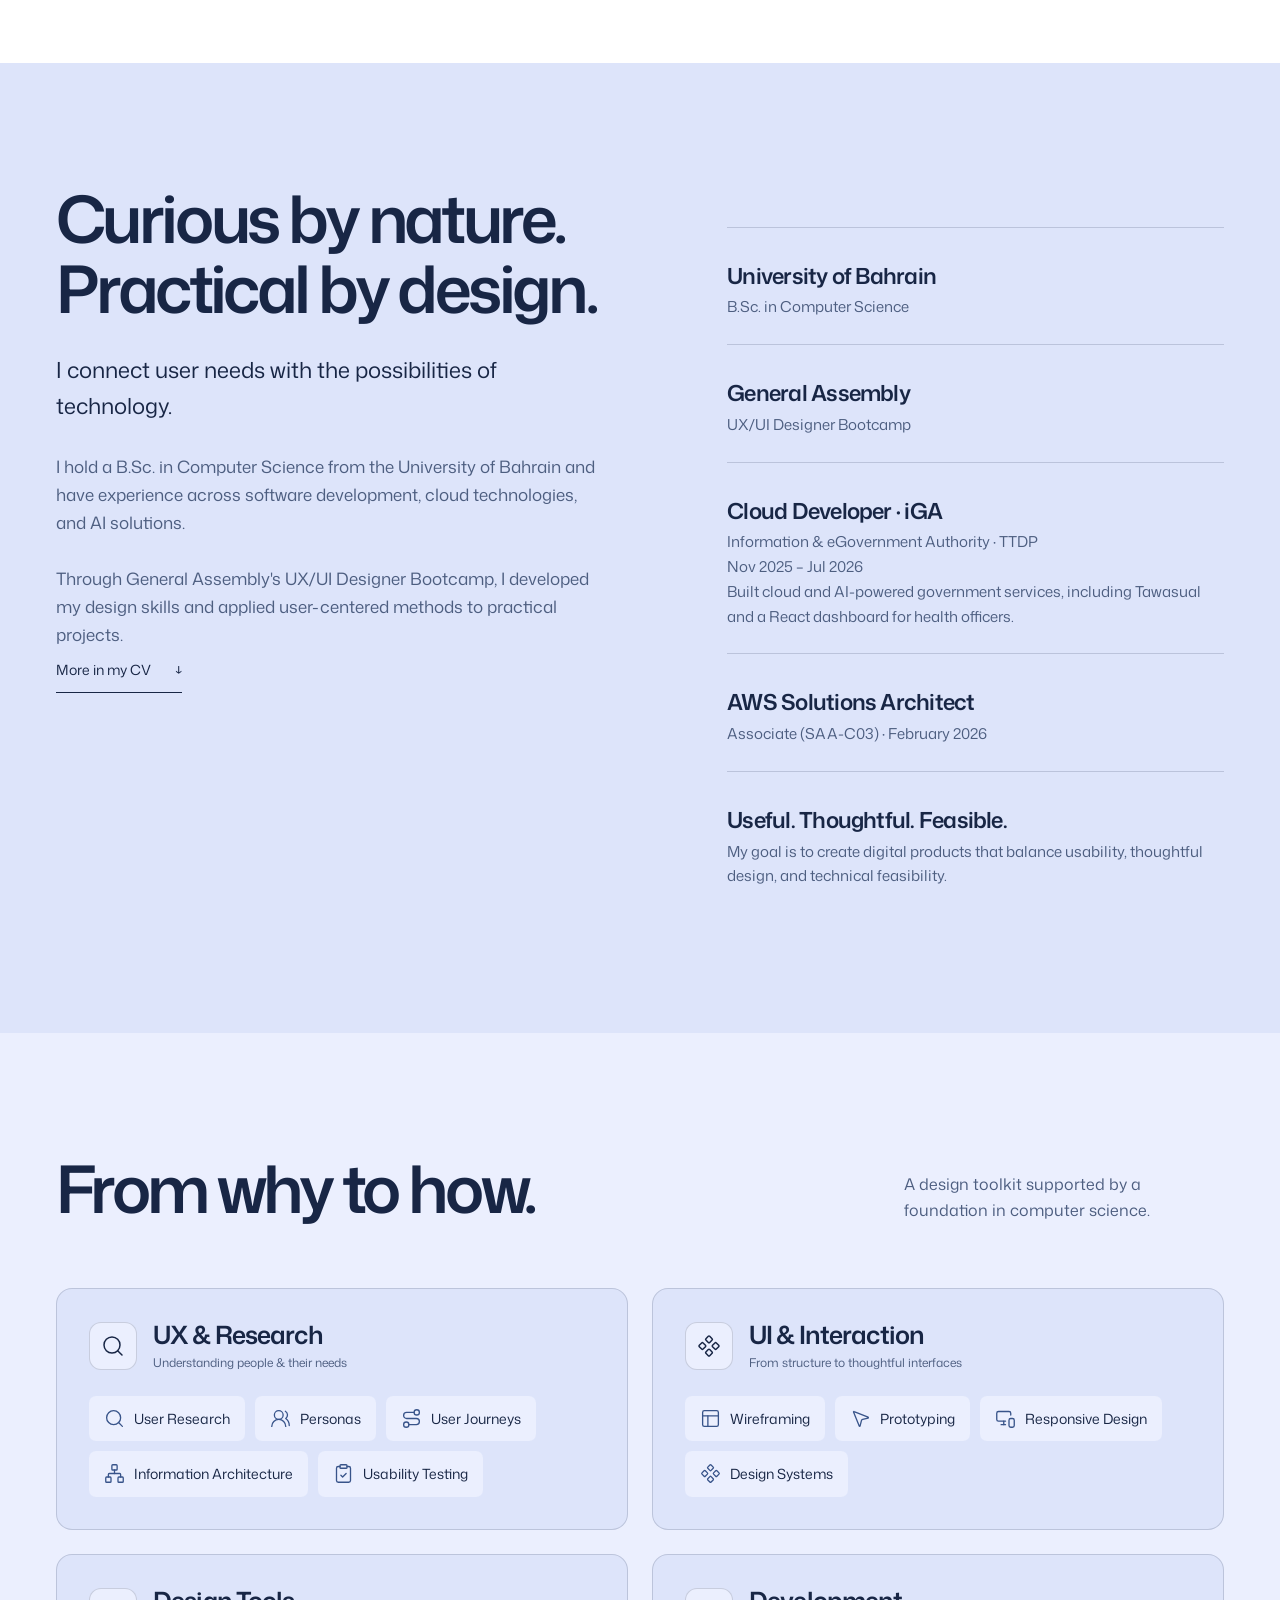
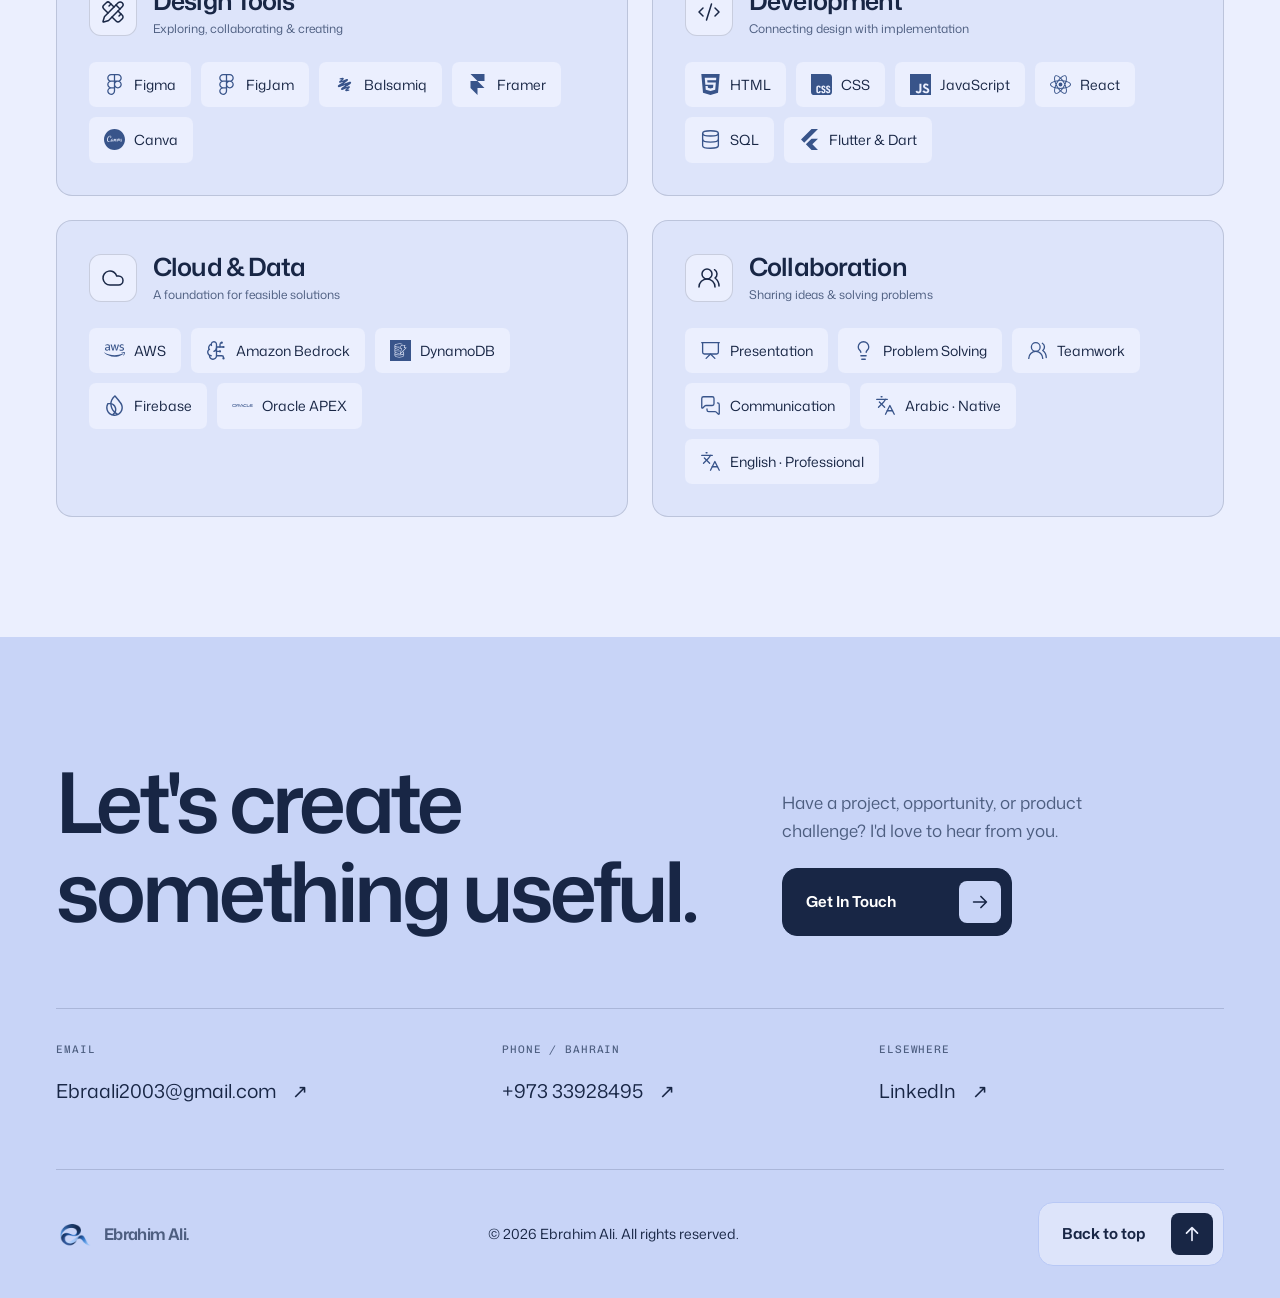
==== commit bec7a633: "Update portfolio ribbon logo and Document Organizer prototype" ====
--- a/index.html
+++ b/index.html
@@ -10,7 +10,7 @@
 <meta property="og:description" content="Thoughtful experiences. A technical perspective. Explore my selected UX/UI projects.">
 <meta property="og:type" content="website">
 <meta property="og:image" content="1778496923520.png">
-<link rel="icon" type="image/png" href="Abstract Charcoal and Teal D Emblem.png">
+<link rel="icon" type="image/png" href="Glossy Blue Ribbon Loop Emblem.png">
 <link rel="preconnect" href="https://fonts.googleapis.com">
 <link rel="preconnect" href="https://fonts.gstatic.com" crossorigin>
 <link href="https://fonts.googleapis.com/css2?family=Mona+Sans:wght@400;500;600;650;700&family=Chivo+Mono:wght@400&display=swap" rel="stylesheet" media="print" onload="this.media='all'">
@@ -67,7 +67,7 @@
 <nav class="wrap nav-wrap" aria-label="Main navigation">
 <a class="brand" href="#home" aria-label="Ebrahim Ali — Home">
 <span class="brand-mark">
-<img src="Abstract Charcoal and Teal D Emblem.png" width="1254" height="1254" alt="">
+<img src="Glossy Blue Ribbon Loop Emblem.png" width="1460" height="1077" alt="">
 </span>
 <span>Ebrahim Ali<span aria-hidden="true">.</span>
 </span>
@@ -138,7 +138,7 @@
 <p>Four projects exploring how thoughtful design can make everyday tasks feel simpler.</p>
 </div>
 <article class="project">
-<a class="project-media" href="https://cross-brief-78650232.figma.site" target="_blank" rel="noopener noreferrer" aria-label="Document Organizer prototype (opens in a new tab)">
+<a class="project-media" href="https://www.figma.com/proto/dua4YL4MAZnrSSY4bpByHo/Figma-PROJECT-1?node-id=158-230&amp;t=a1PajKLrSFepDcD1-1&amp;scaling=scale-down&amp;content-scaling=fixed&amp;page-id=17%3A41" target="_blank" rel="noopener noreferrer" aria-label="Document Organizer prototype (opens in a new tab)">
 <img src="Project1.png" width="1920" height="1080" loading="lazy" decoding="async" alt="Document Organizer project banner">
 </a>
 <div class="project-info">
@@ -152,7 +152,7 @@
 <span>Small business</span>
 </div>
 <div class="project-actions">
-<a class="project-button" href="https://cross-brief-78650232.figma.site" target="_blank" rel="noopener noreferrer" aria-label="Document Organizer prototype (opens in a new tab)"><span class="project-button-face"><span class="project-button-label"><span>Prototype</span><span aria-hidden="true">Prototype</span></span><span class="project-button-arrow" aria-hidden="true"><svg viewBox="0 0 24 24" fill="none" stroke="currentColor" stroke-width="1.7" stroke-linecap="round" stroke-linejoin="round" aria-hidden="true"><path d="M5 12h14m-6-6 6 6-6 6"/></svg><svg viewBox="0 0 24 24" fill="none" stroke="currentColor" stroke-width="1.7" stroke-linecap="round" stroke-linejoin="round" aria-hidden="true"><path d="M5 12h14m-6-6 6 6-6 6"/></svg></span></span><span class="button-handles" aria-hidden="true"><i></i><i></i><i></i><i></i></span></a>
+<a class="project-button" href="https://www.figma.com/proto/dua4YL4MAZnrSSY4bpByHo/Figma-PROJECT-1?node-id=158-230&amp;t=a1PajKLrSFepDcD1-1&amp;scaling=scale-down&amp;content-scaling=fixed&amp;page-id=17%3A41" target="_blank" rel="noopener noreferrer" aria-label="Document Organizer prototype (opens in a new tab)"><span class="project-button-face"><span class="project-button-label"><span>Prototype</span><span aria-hidden="true">Prototype</span></span><span class="project-button-arrow" aria-hidden="true"><svg viewBox="0 0 24 24" fill="none" stroke="currentColor" stroke-width="1.7" stroke-linecap="round" stroke-linejoin="round" aria-hidden="true"><path d="M5 12h14m-6-6 6 6-6 6"/></svg><svg viewBox="0 0 24 24" fill="none" stroke="currentColor" stroke-width="1.7" stroke-linecap="round" stroke-linejoin="round" aria-hidden="true"><path d="M5 12h14m-6-6 6 6-6 6"/></svg></span></span><span class="button-handles" aria-hidden="true"><i></i><i></i><i></i><i></i></span></a>
 <a class="project-button" href="https://canva.link/fwiibfqca9cnpaj" target="_blank" rel="noopener noreferrer" aria-label="Document Organizer presentation (opens in a new tab)"><span class="project-button-face"><span class="project-button-label"><span>Presentation</span><span aria-hidden="true">Presentation</span></span><span class="project-button-arrow" aria-hidden="true"><svg viewBox="0 0 24 24" fill="none" stroke="currentColor" stroke-width="1.7" stroke-linecap="round" stroke-linejoin="round" aria-hidden="true"><path d="M5 12h14m-6-6 6 6-6 6"/></svg><svg viewBox="0 0 24 24" fill="none" stroke="currentColor" stroke-width="1.7" stroke-linecap="round" stroke-linejoin="round" aria-hidden="true"><path d="M5 12h14m-6-6 6 6-6 6"/></svg></span></span><span class="button-handles" aria-hidden="true"><i></i><i></i><i></i><i></i></span></a>
 </div>
 </div>
@@ -515,7 +515,7 @@
 <div class="wrap footer-inner">
 <a class="brand" href="#home">
 <span class="brand-mark">
-<img src="Abstract Charcoal and Teal D Emblem.png" width="1254" height="1254" alt="">
+<img src="Glossy Blue Ribbon Loop Emblem.png" width="1460" height="1077" alt="">
 </span>
 <span>Ebrahim Ali.</span>
 </a>
--- a/styles.css
+++ b/styles.css
@@ -116,18 +116,17 @@
   letter-spacing:-.04em
 }
 .brand-mark{
-  width:40px;
+  width:48px;
   height:40px;
-  overflow:hidden;
-  border-radius:50%;
-  background:white;
+  overflow:visible;
+  border-radius:0;
+  background:transparent;
   flex-shrink:0
 }
 .brand-mark img{
   width:100%;
   height:100%;
-  transform:scale(1.9);
-  object-fit:cover
+  object-fit:contain
 }
 .nav-links{
   display:flex;
@@ -516,8 +515,8 @@
   font-size:14px
 }
 .footer-inner .brand-mark{
-  width:28px;
-  height:28px
+  width:36px;
+  height:32px
 }
 .reveal-enter{
   animation:arrive .65s var(--ease) both
@@ -591,7 +590,7 @@
     font-size:16px
   }
   .brand-mark{
-    width:34px;
+    width:40px;
     height:34px
   }
   .menu-toggle{
@@ -1138,7 +1137,7 @@
     transform:none!important
   }
   .brand-mark img{
-    transform:scale(1.9)!important
+    transform:none!important
   }
   /* Static image registration is geometry, not animation. */
   .portrait-photo{transform:translate(2.6%,-4.3%) scale(1.1)!important}
--- a/styles.css
+++ b/styles.css
@@ -116,18 +116,17 @@
   letter-spacing:-.04em
 }
 .brand-mark{
-  width:40px;
+  width:48px;
   height:40px;
-  overflow:hidden;
-  border-radius:50%;
-  background:white;
+  overflow:visible;
+  border-radius:0;
+  background:transparent;
   flex-shrink:0
 }
 .brand-mark img{
   width:100%;
   height:100%;
-  transform:scale(1.9);
-  object-fit:cover
+  object-fit:contain
 }
 .nav-links{
   display:flex;
@@ -516,8 +515,8 @@
   font-size:14px
 }
 .footer-inner .brand-mark{
-  width:28px;
-  height:28px
+  width:36px;
+  height:32px
 }
 .reveal-enter{
   animation:arrive .65s var(--ease) both
@@ -591,7 +590,7 @@
     font-size:16px
   }
   .brand-mark{
-    width:34px;
+    width:40px;
     height:34px
   }
   .menu-toggle{
@@ -1138,7 +1137,7 @@
     transform:none!important
   }
   .brand-mark img{
-    transform:scale(1.9)!important
+    transform:none!important
   }
   /* Static image registration is geometry, not animation. */
   .portrait-photo{transform:translate(2.6%,-4.3%) scale(1.1)!important}
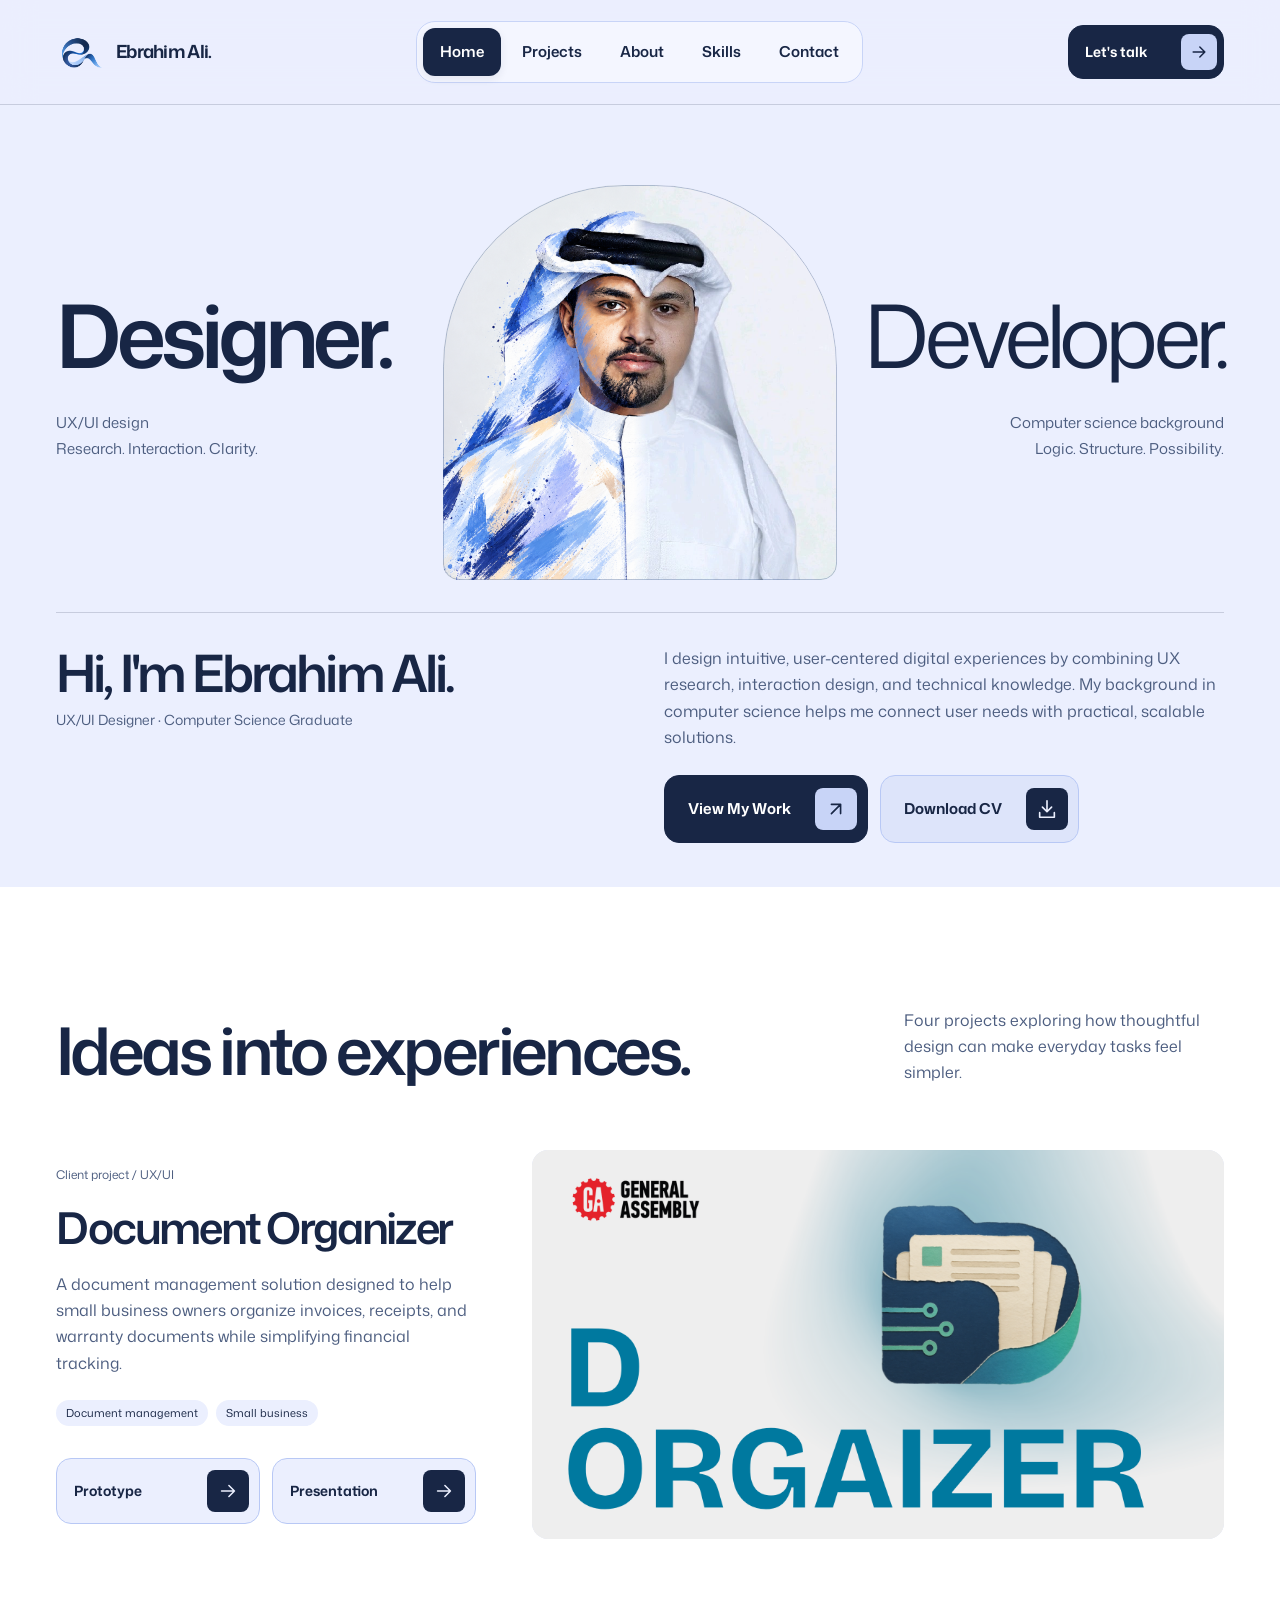
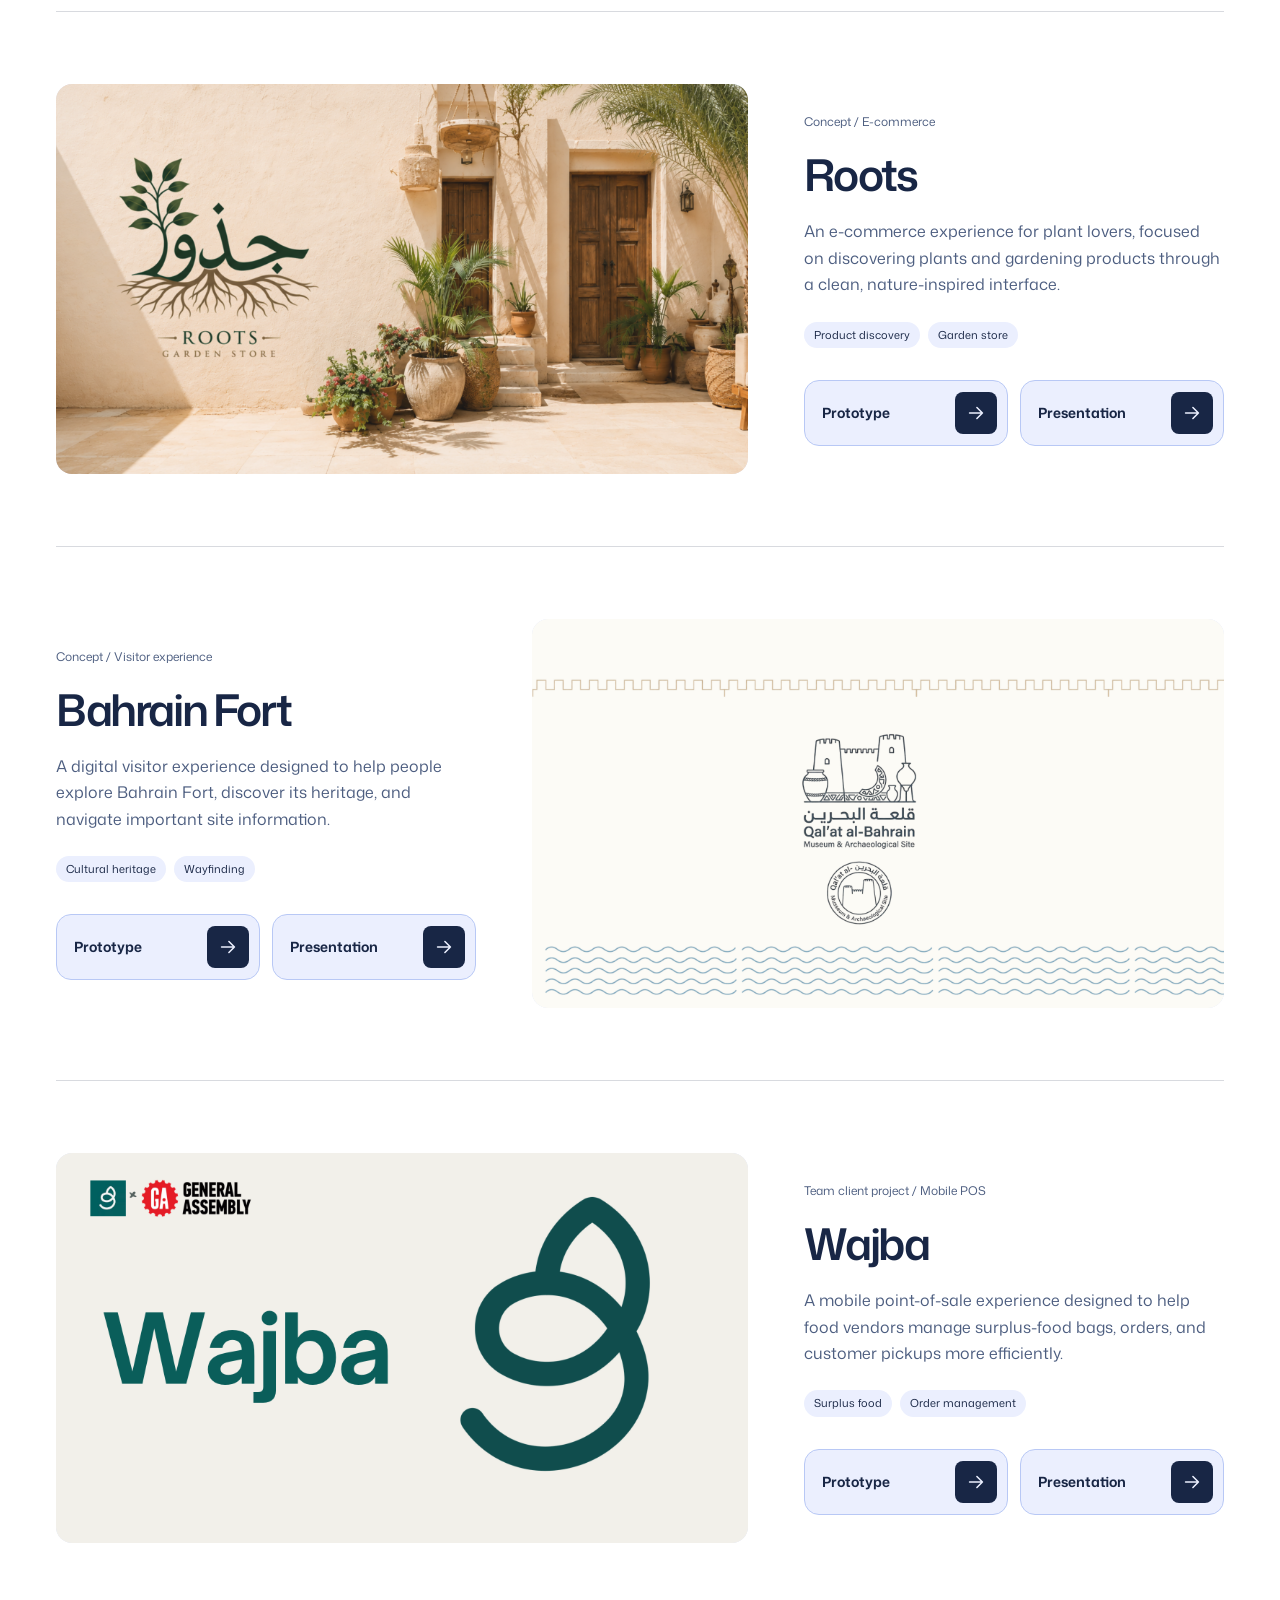
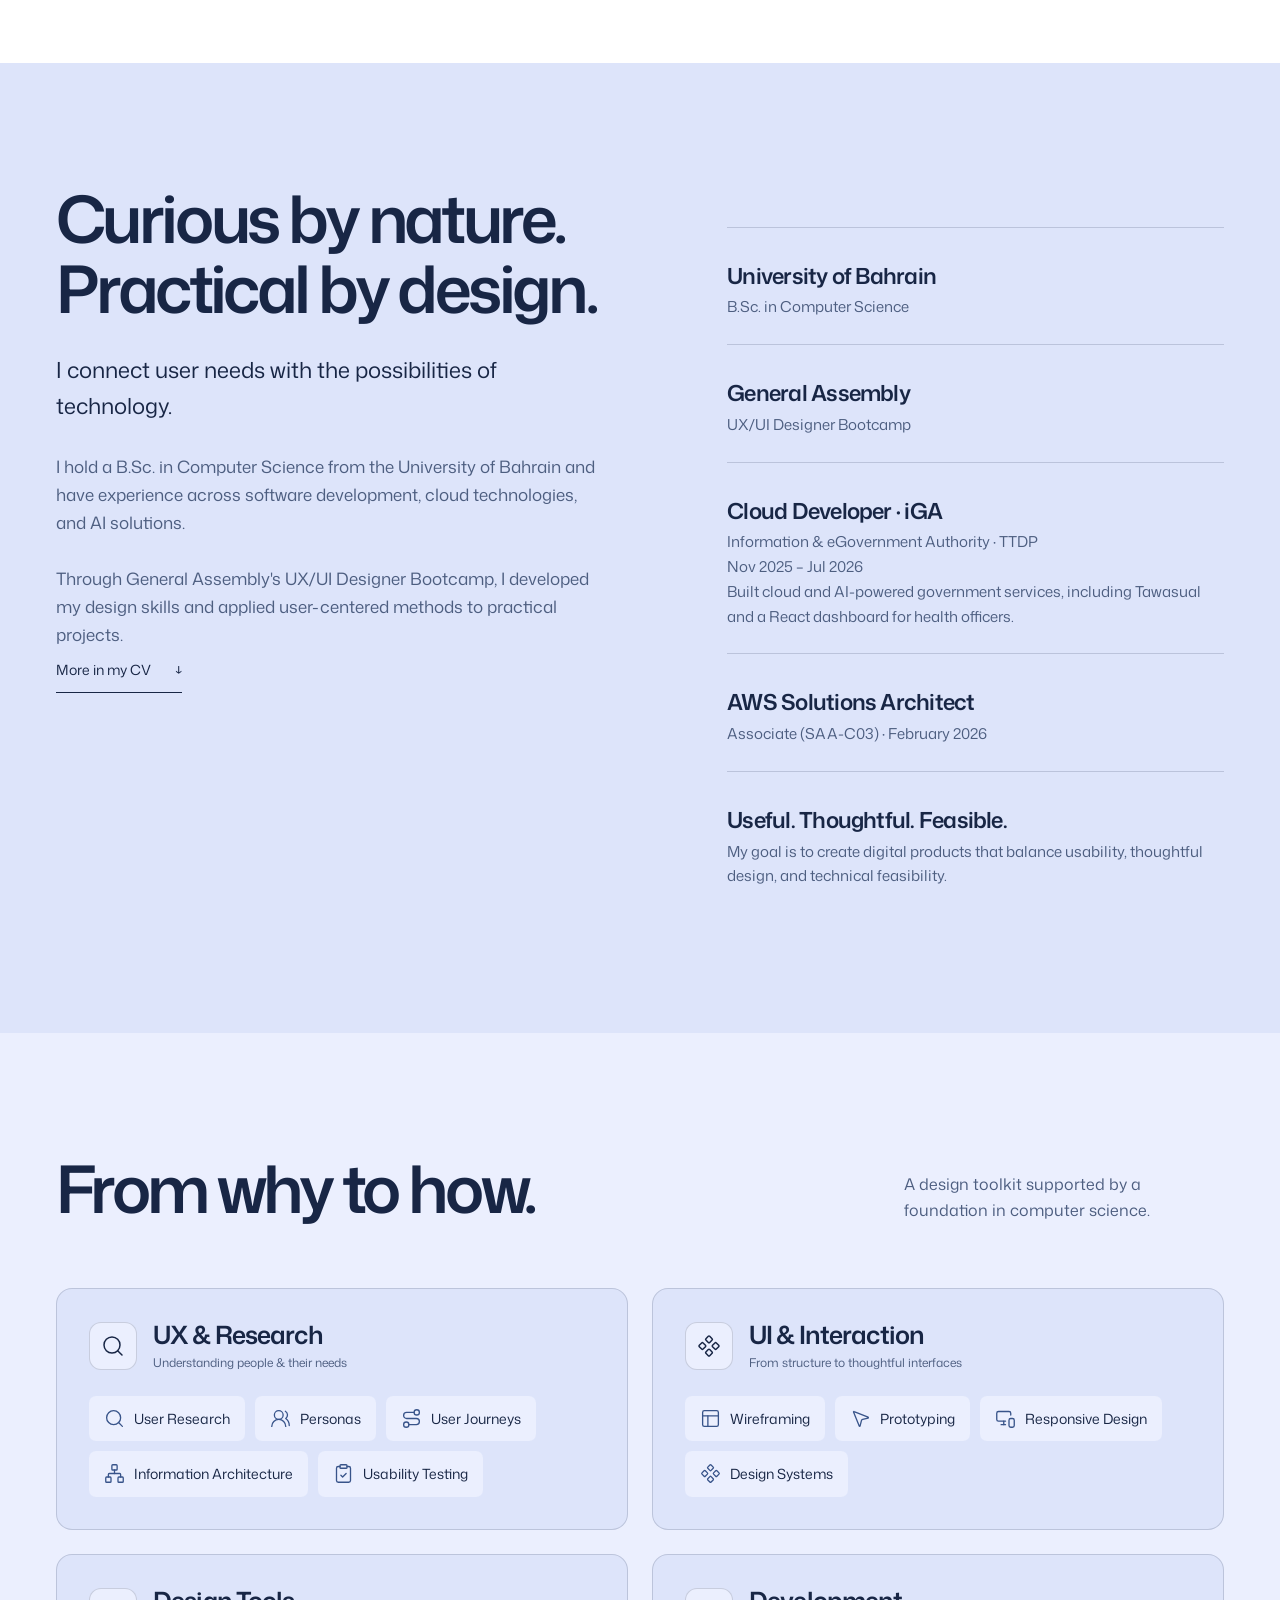
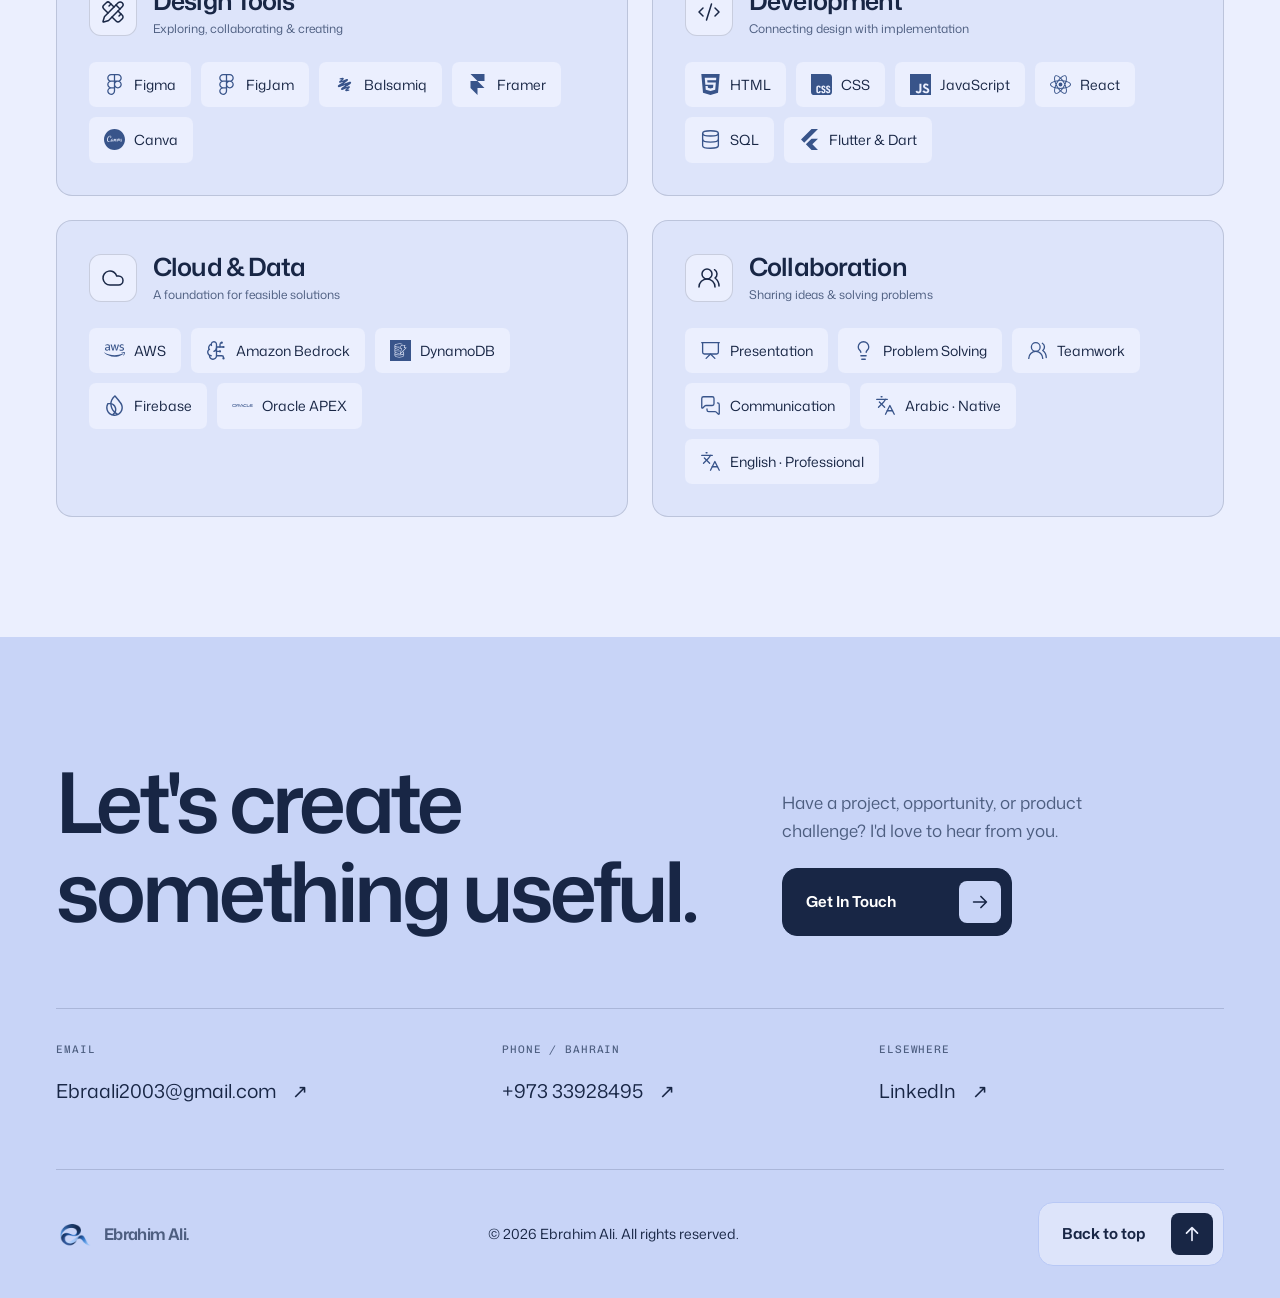
==== commit 51ba2516: "Precisely register portraits and smooth interactive image transitions" ====
--- a/index.html
+++ b/index.html
@@ -106,7 +106,6 @@
 <div class="portrait-frame">
 <div class="portrait-layer portrait-layer-photo"><img class="portrait-photo" src="1778496923520.png" width="800" height="800" fetchpriority="high" alt="Portrait of Ebrahim Ali in traditional Bahraini attire"></div>
 <div class="portrait-layer portrait-layer-art"><img class="portrait-art" src="Painterly Gulf Portrait with Blue Brushstrokes.png" width="1254" height="1254" decoding="async" alt="" aria-hidden="true"></div>
-<span class="portrait-seam" aria-hidden="true"></span>
 </div>
 </div>
 <div class="discipline right">
--- a/styles.css
+++ b/styles.css
@@ -933,6 +933,9 @@
   isolation:isolate;
 }
 .portrait-frame{
+  /* Measured eye/nose/mouth registration: uniform scale + rotation + translation. */
+  --portrait-photo-transform:translate(-6.928027%,-7.246613%) matrix(1.1,0,0,1.1,0,0);
+  --portrait-art-transform:translate(-8.067831%,-1.592698%) matrix(1.07431349,-.01497971,.01497971,1.07431349,0,0);
   position:relative;
   width:100%;
   aspect-ratio:1;
@@ -963,26 +966,23 @@
   max-width:none;
   object-fit:cover;
   object-position:center;
+  transform-origin:0 0;
   pointer-events:none;
 }
-.portrait-photo{transform:translate(2.6%,-4.3%) scale(1.1)}
-.portrait-art{transform:scale(1.06)}
+.portrait-photo{transform:var(--portrait-photo-transform)}
+.portrait-art{transform:var(--portrait-art-transform)}
 .portrait-layer-art{
   clip-path:inset(0 calc(100% - var(--portrait-reveal,50%)) 0 0);
-  transition:clip-path .78s cubic-bezier(.22,.8,.18,1);
+  transition:none;
   z-index:1;
 }
-.portrait-seam{
-  position:absolute;
-  left:var(--portrait-reveal,50%);
-  top:0;
-  bottom:0;
-  width:1px;
-  background:#ffffffb3;
-  box-shadow:0 0 12px #ffffff80;
-  transition:left .78s cubic-bezier(.22,.8,.18,1);
-  z-index:2;
-  pointer-events:none;
+@supports (mask-image:linear-gradient(to right,#000,transparent)){
+  .portrait-layer-art{
+    clip-path:none;
+    mask-image:linear-gradient(to right,#000 calc(var(--portrait-reveal,50%) - var(--portrait-feather,1.7%)),transparent calc(var(--portrait-reveal,50%) + var(--portrait-feather,1.7%)));
+    mask-repeat:no-repeat;
+    mask-size:100% 100%;
+  }
 }
 .hero-stage[data-portrait="designer"] .discipline:not(.right) .role-switch,
 .hero-stage[data-portrait="developer"] .discipline.right .role-switch{color:var(--action)}
@@ -1140,8 +1140,8 @@
     transform:none!important
   }
   /* Static image registration is geometry, not animation. */
-  .portrait-photo{transform:translate(2.6%,-4.3%) scale(1.1)!important}
-  .portrait-art{transform:scale(1.06)!important}
+  .portrait-photo{transform:var(--portrait-photo-transform)!important}
+  .portrait-art{transform:var(--portrait-art-transform)!important}
   .project-button-label>span[aria-hidden],.project-button-arrow svg:last-child{display:none}
   .nav-label>span[aria-hidden]{display:none}
 }
--- a/styles.css
+++ b/styles.css
@@ -933,6 +933,9 @@
   isolation:isolate;
 }
 .portrait-frame{
+  /* Measured eye/nose/mouth registration: uniform scale + rotation + translation. */
+  --portrait-photo-transform:translate(-6.928027%,-7.246613%) matrix(1.1,0,0,1.1,0,0);
+  --portrait-art-transform:translate(-8.067831%,-1.592698%) matrix(1.07431349,-.01497971,.01497971,1.07431349,0,0);
   position:relative;
   width:100%;
   aspect-ratio:1;
@@ -963,26 +966,23 @@
   max-width:none;
   object-fit:cover;
   object-position:center;
+  transform-origin:0 0;
   pointer-events:none;
 }
-.portrait-photo{transform:translate(2.6%,-4.3%) scale(1.1)}
-.portrait-art{transform:scale(1.06)}
+.portrait-photo{transform:var(--portrait-photo-transform)}
+.portrait-art{transform:var(--portrait-art-transform)}
 .portrait-layer-art{
   clip-path:inset(0 calc(100% - var(--portrait-reveal,50%)) 0 0);
-  transition:clip-path .78s cubic-bezier(.22,.8,.18,1);
+  transition:none;
   z-index:1;
 }
-.portrait-seam{
-  position:absolute;
-  left:var(--portrait-reveal,50%);
-  top:0;
-  bottom:0;
-  width:1px;
-  background:#ffffffb3;
-  box-shadow:0 0 12px #ffffff80;
-  transition:left .78s cubic-bezier(.22,.8,.18,1);
-  z-index:2;
-  pointer-events:none;
+@supports (mask-image:linear-gradient(to right,#000,transparent)){
+  .portrait-layer-art{
+    clip-path:none;
+    mask-image:linear-gradient(to right,#000 calc(var(--portrait-reveal,50%) - var(--portrait-feather,1.7%)),transparent calc(var(--portrait-reveal,50%) + var(--portrait-feather,1.7%)));
+    mask-repeat:no-repeat;
+    mask-size:100% 100%;
+  }
 }
 .hero-stage[data-portrait="designer"] .discipline:not(.right) .role-switch,
 .hero-stage[data-portrait="developer"] .discipline.right .role-switch{color:var(--action)}
@@ -1140,8 +1140,8 @@
     transform:none!important
   }
   /* Static image registration is geometry, not animation. */
-  .portrait-photo{transform:translate(2.6%,-4.3%) scale(1.1)!important}
-  .portrait-art{transform:scale(1.06)!important}
+  .portrait-photo{transform:var(--portrait-photo-transform)!important}
+  .portrait-art{transform:var(--portrait-art-transform)!important}
   .project-button-label>span[aria-hidden],.project-button-arrow svg:last-child{display:none}
   .nav-label>span[aria-hidden]{display:none}
 }
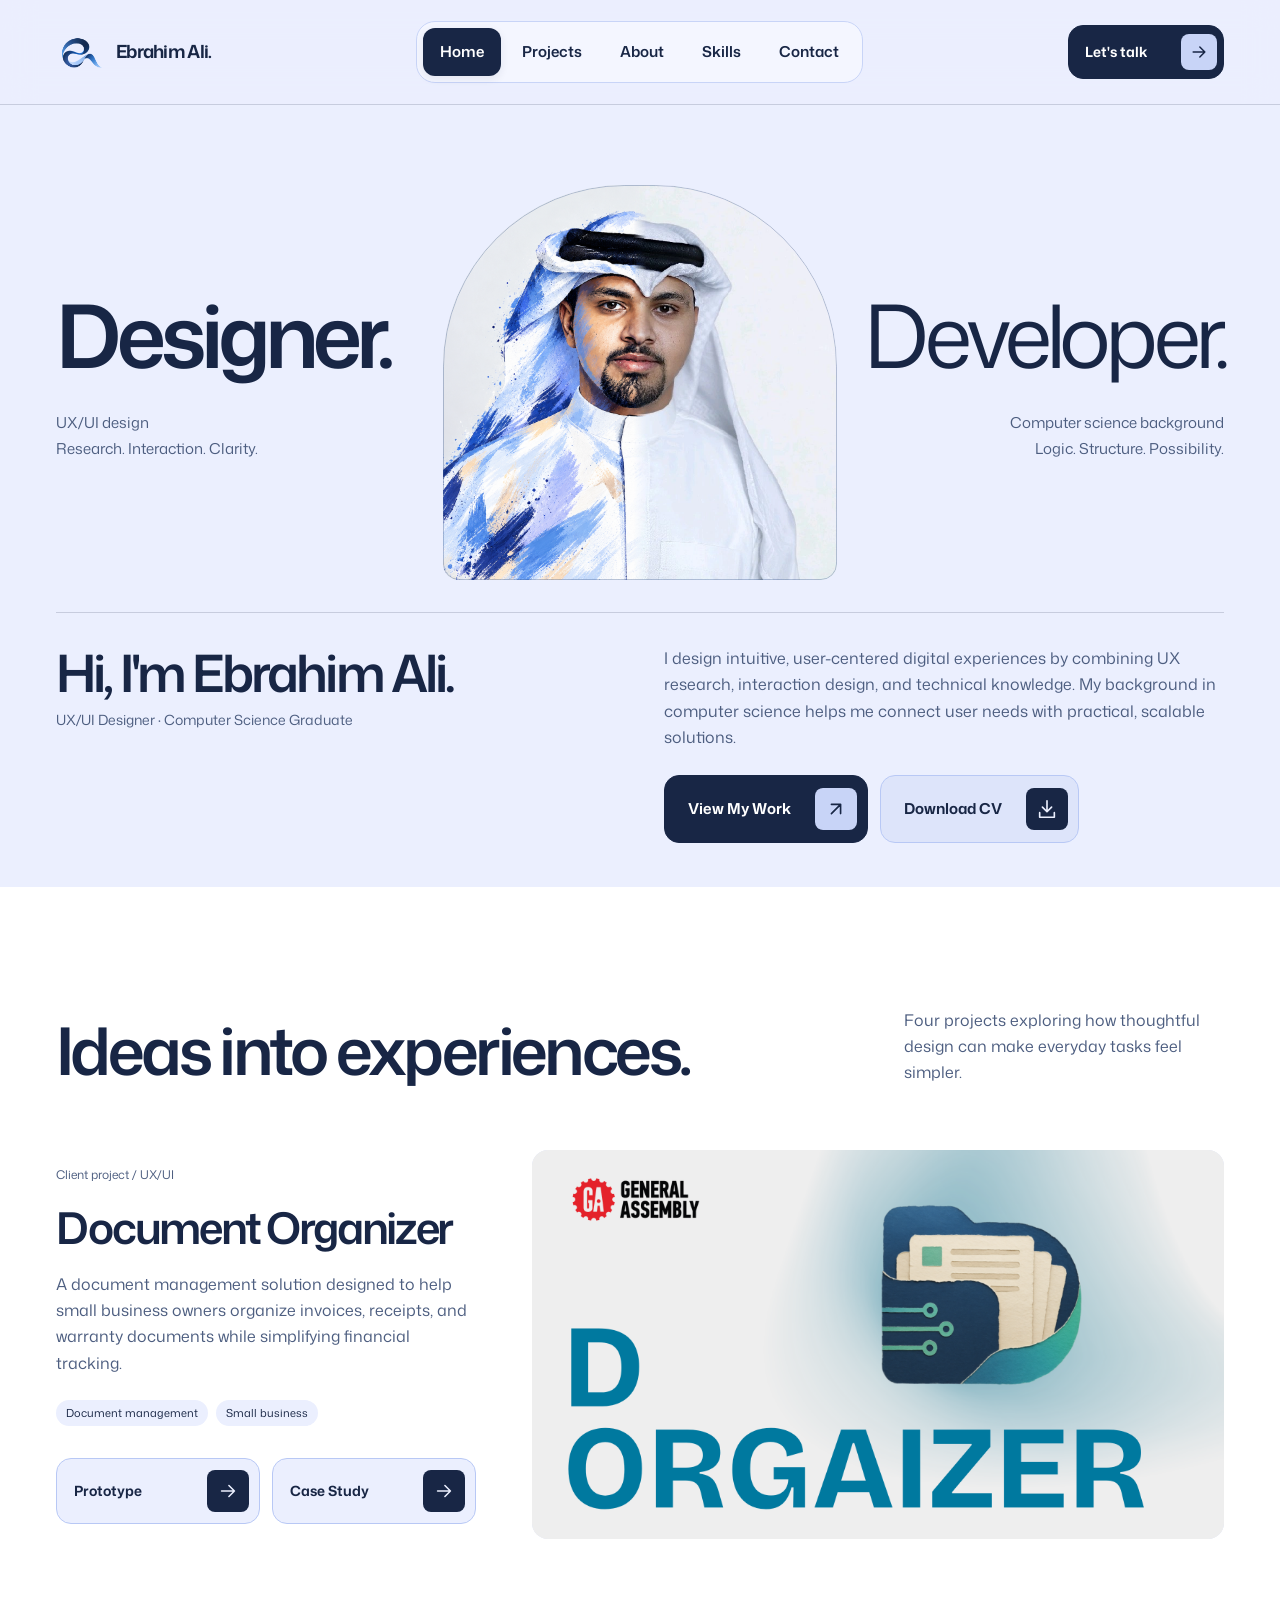
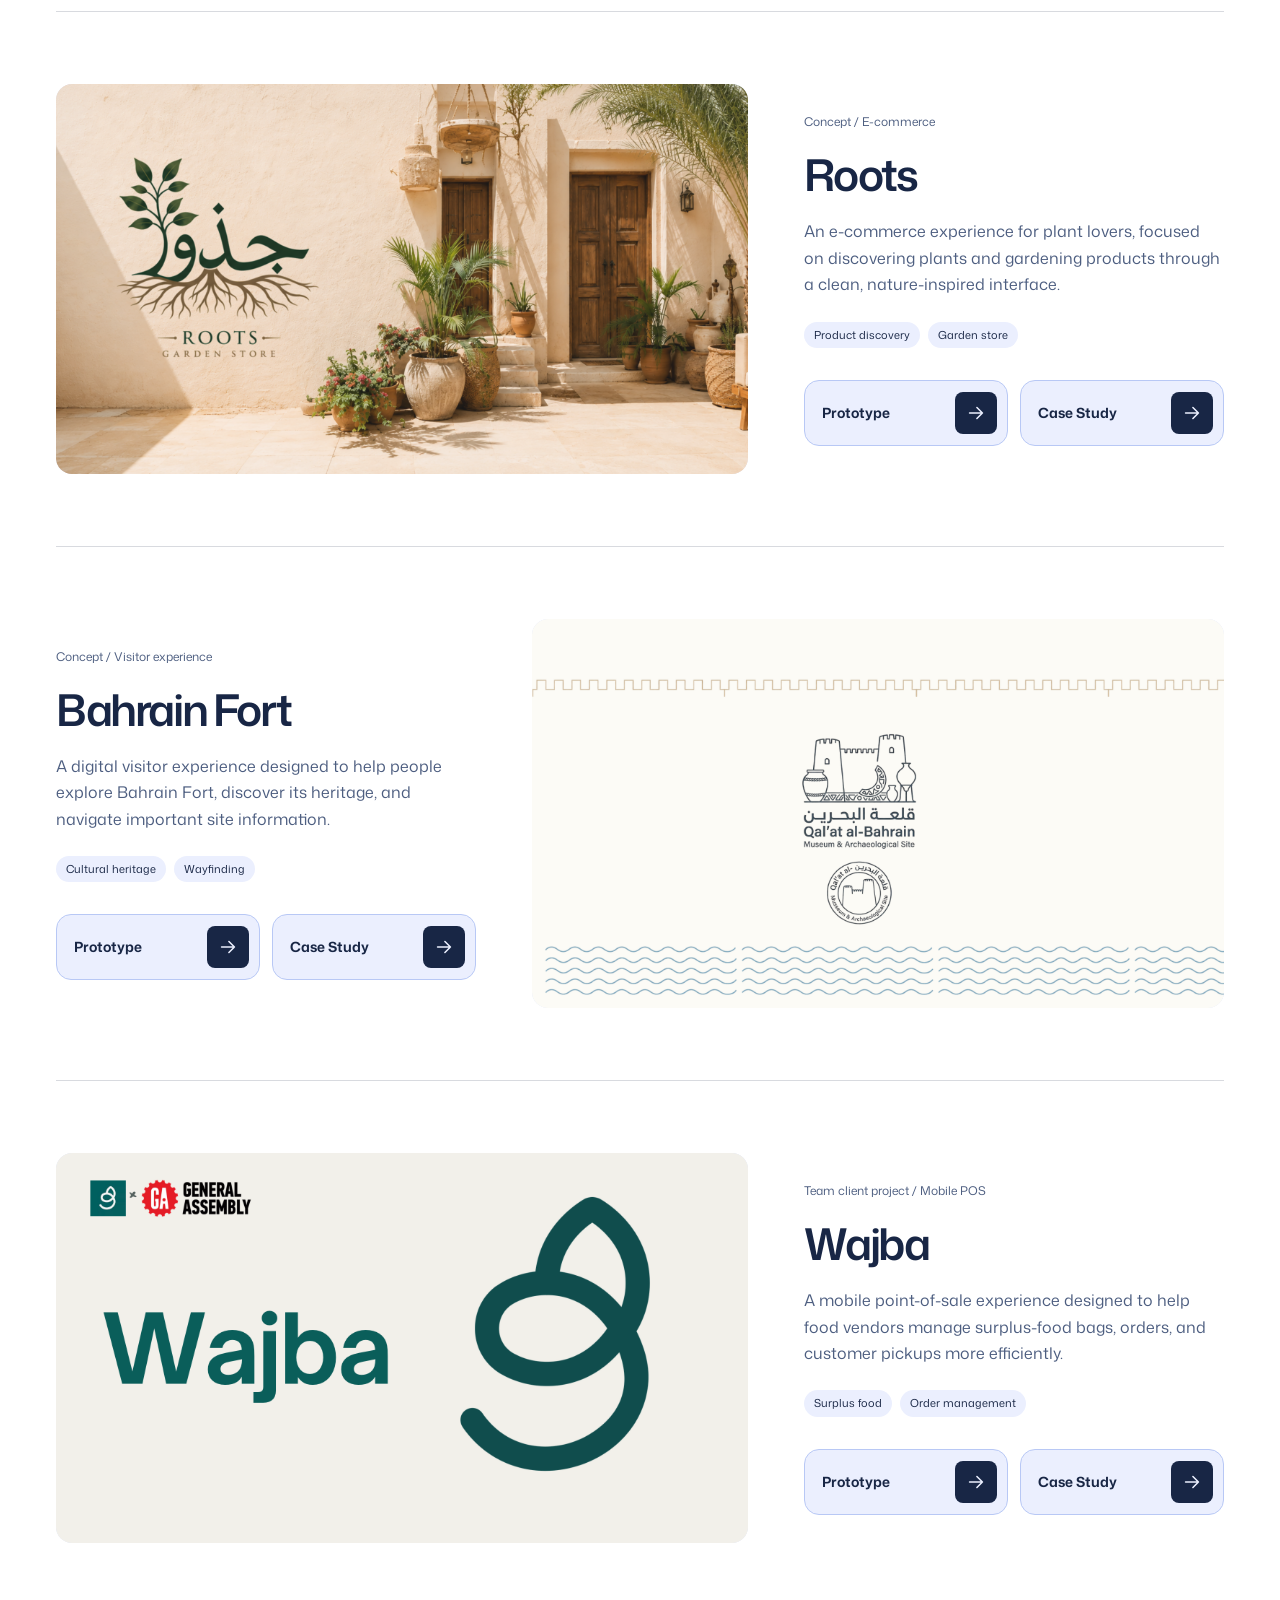
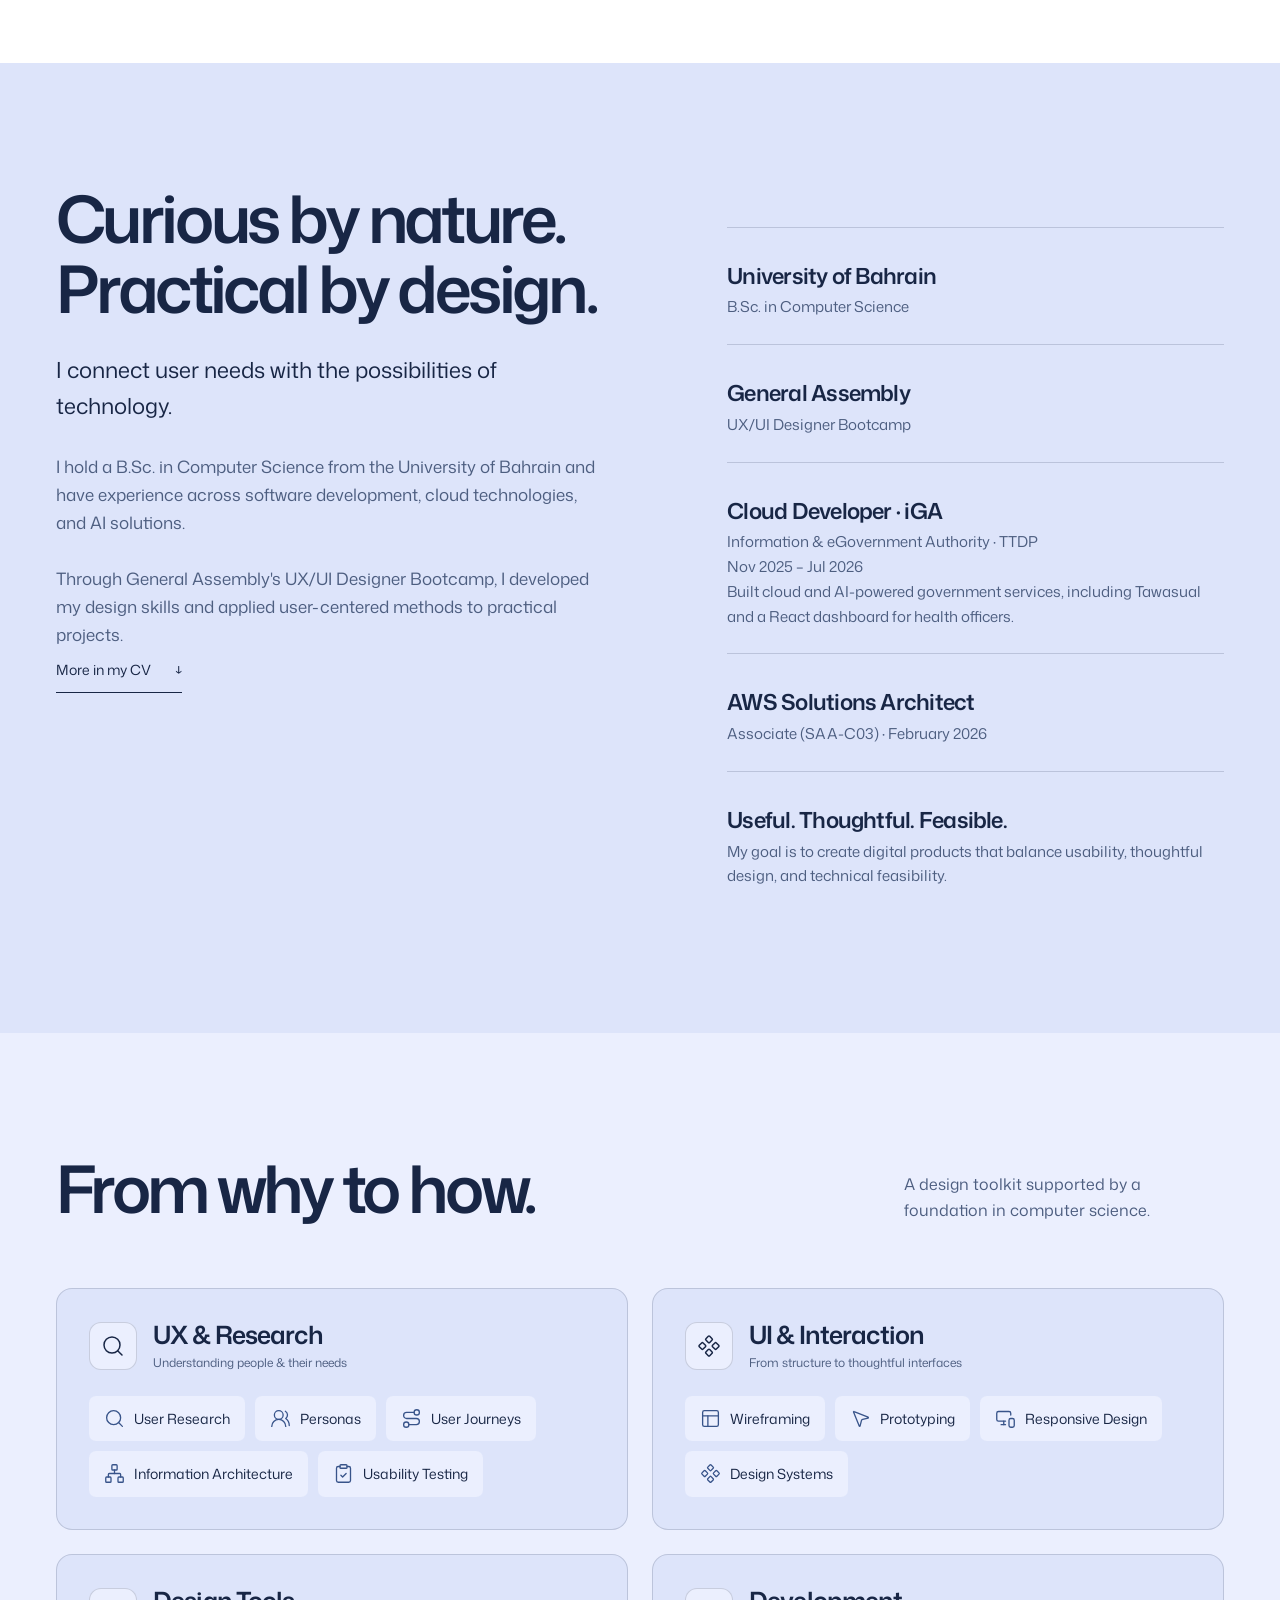
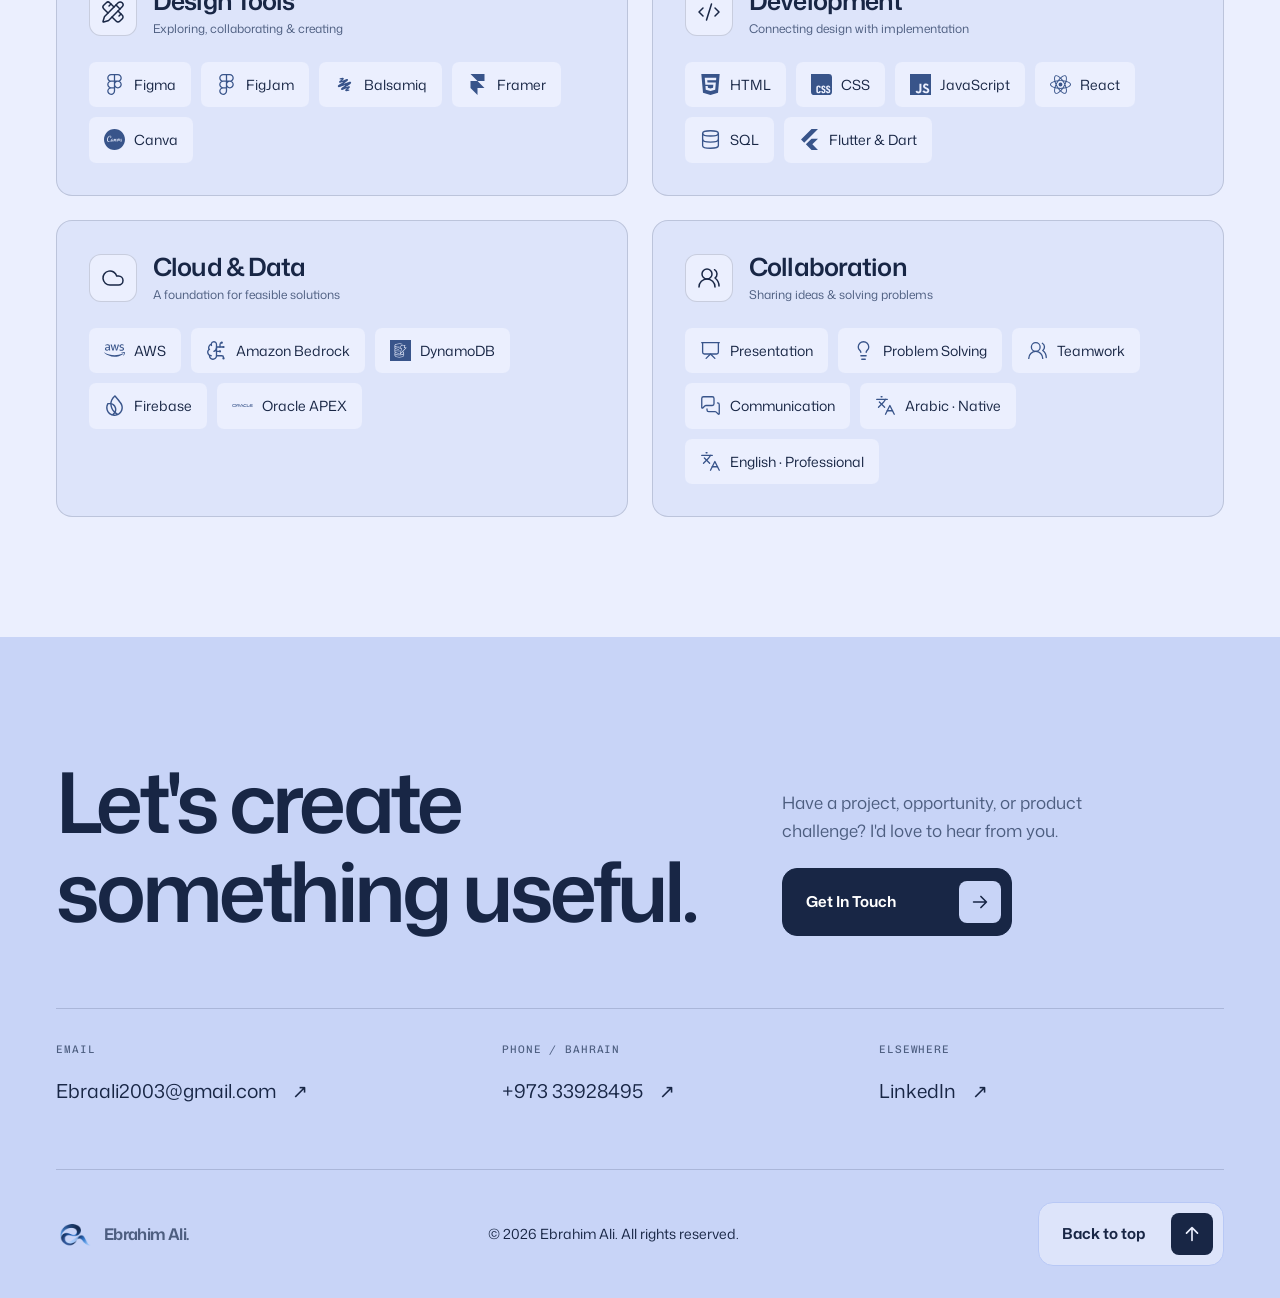
==== commit 3e22a6f6: "Update project case study destinations and replace Presentation button labels" ====
--- a/index.html
+++ b/index.html
@@ -89,9 +89,9 @@
 <li>
 <a class="nav-button" href="#contact"><span class="nav-label"><span>Contact</span><span aria-hidden="true">Contact</span></span><span class="button-handles" aria-hidden="true"><i></i><i></i><i></i><i></i></span></a>
 </li>
-<li class="mobile-contact"><a class="project-button cta-button cta-primary cta-mobile" href="mailto:Ebraali2003@gmail.com"><span class="project-button-face"><span class="project-button-label"><span>Let's talk</span><span aria-hidden="true">Let's talk</span></span><span class="project-button-arrow" aria-hidden="true"><svg viewBox="0 0 24 24" fill="none" stroke="currentColor" stroke-width="1.8" stroke-linecap="round" stroke-linejoin="round" aria-hidden="true"><path d="M5 12h14m-6-6 6 6-6 6"/></svg><svg viewBox="0 0 24 24" fill="none" stroke="currentColor" stroke-width="1.8" stroke-linecap="round" stroke-linejoin="round" aria-hidden="true"><path d="M5 12h14m-6-6 6 6-6 6"/></svg></span></span><span class="button-handles" aria-hidden="true"><i></i><i></i><i></i><i></i></span></a></li>
-</ul>
-<a class="project-button cta-button header-contact cta-nav cta-primary" href="mailto:Ebraali2003@gmail.com"><span class="project-button-face"><span class="project-button-label"><span>Let's talk</span><span aria-hidden="true">Let's talk</span></span><span class="project-button-arrow" aria-hidden="true"><svg viewBox="0 0 24 24" fill="none" stroke="currentColor" stroke-width="1.8" stroke-linecap="round" stroke-linejoin="round" aria-hidden="true"><path d="M5 12h14m-6-6 6 6-6 6"/></svg><svg viewBox="0 0 24 24" fill="none" stroke="currentColor" stroke-width="1.8" stroke-linecap="round" stroke-linejoin="round" aria-hidden="true"><path d="M5 12h14m-6-6 6 6-6 6"/></svg></span></span><span class="button-handles" aria-hidden="true"><i></i><i></i><i></i><i></i></span></a>
+<li class="mobile-contact"><a class="project-button cta-button cta-primary cta-mobile" data-email-template="hiring" href="mailto:Ebraali2003@gmail.com?subject=Hiring%20Inquiry%20%7C%20%5BRole%20Title%5D%20%7C%20%5BCompany%20Name%5D%20-%20Ebrahim%20Ali&amp;body=Dear%20Mr.%20Ali%2C%0D%0A%0D%0AI%20am%20contacting%20you%20on%20behalf%20of%20%5BCompany%20Name%5D%20regarding%20a%20%5BRole%20Title%5D%20opportunity.%0D%0A%0D%0ARole%20%2F%20employment%20type%3A%20%5BBrief%20role%20details%5D%0D%0AWork%20arrangement%3A%20%5BOn-site%20%2F%20Hybrid%20%2F%20Remote%2C%20city%20and%20country%5D%0D%0AAdditional%20message%3A%20%5BYour%20message%20or%20proposed%20next%20steps%5D%0D%0A%0D%0AI%20would%20welcome%20an%20introductory%20discussion%20at%20a%20mutually%20convenient%20time.%0D%0A%0D%0AKind%20regards%2C%0D%0A%5BFull%20name%20%2F%20Job%20title%20%2F%20Company%5D%0D%0AEmail%3A%20%5BEmail%20address%5D%0D%0APhone%3A%20%5BNumber%20with%20country%20code%5D%0D%0ALocation%3A%20%5BCity%2C%20country%5D"><span class="project-button-face"><span class="project-button-label"><span>Let's talk</span><span aria-hidden="true">Let's talk</span></span><span class="project-button-arrow" aria-hidden="true"><svg viewBox="0 0 24 24" fill="none" stroke="currentColor" stroke-width="1.8" stroke-linecap="round" stroke-linejoin="round" aria-hidden="true"><path d="M5 12h14m-6-6 6 6-6 6"/></svg><svg viewBox="0 0 24 24" fill="none" stroke="currentColor" stroke-width="1.8" stroke-linecap="round" stroke-linejoin="round" aria-hidden="true"><path d="M5 12h14m-6-6 6 6-6 6"/></svg></span></span><span class="button-handles" aria-hidden="true"><i></i><i></i><i></i><i></i></span></a></li>
+</ul>
+<a class="project-button cta-button header-contact cta-nav cta-primary" data-email-template="hiring" href="mailto:Ebraali2003@gmail.com?subject=Hiring%20Inquiry%20%7C%20%5BRole%20Title%5D%20%7C%20%5BCompany%20Name%5D%20-%20Ebrahim%20Ali&amp;body=Dear%20Mr.%20Ali%2C%0D%0A%0D%0AI%20am%20contacting%20you%20on%20behalf%20of%20%5BCompany%20Name%5D%20regarding%20a%20%5BRole%20Title%5D%20opportunity.%0D%0A%0D%0ARole%20%2F%20employment%20type%3A%20%5BBrief%20role%20details%5D%0D%0AWork%20arrangement%3A%20%5BOn-site%20%2F%20Hybrid%20%2F%20Remote%2C%20city%20and%20country%5D%0D%0AAdditional%20message%3A%20%5BYour%20message%20or%20proposed%20next%20steps%5D%0D%0A%0D%0AI%20would%20welcome%20an%20introductory%20discussion%20at%20a%20mutually%20convenient%20time.%0D%0A%0D%0AKind%20regards%2C%0D%0A%5BFull%20name%20%2F%20Job%20title%20%2F%20Company%5D%0D%0AEmail%3A%20%5BEmail%20address%5D%0D%0APhone%3A%20%5BNumber%20with%20country%20code%5D%0D%0ALocation%3A%20%5BCity%2C%20country%5D"><span class="project-button-face"><span class="project-button-label"><span>Let's talk</span><span aria-hidden="true">Let's talk</span></span><span class="project-button-arrow" aria-hidden="true"><svg viewBox="0 0 24 24" fill="none" stroke="currentColor" stroke-width="1.8" stroke-linecap="round" stroke-linejoin="round" aria-hidden="true"><path d="M5 12h14m-6-6 6 6-6 6"/></svg><svg viewBox="0 0 24 24" fill="none" stroke="currentColor" stroke-width="1.8" stroke-linecap="round" stroke-linejoin="round" aria-hidden="true"><path d="M5 12h14m-6-6 6 6-6 6"/></svg></span></span><span class="button-handles" aria-hidden="true"><i></i><i></i><i></i><i></i></span></a>
 </nav>
 </header>
 <main id="main" tabindex="-1">
@@ -122,7 +122,7 @@
 <p>I design intuitive, user-centered digital experiences by combining UX research, interaction design, and technical knowledge. My background in computer science helps me connect user needs with practical, scalable solutions.</p>
 <div class="actions">
 <a class="project-button cta-button cta-primary" href="#projects"><span class="project-button-face"><span class="project-button-label"><span>View My Work</span><span aria-hidden="true">View My Work</span></span><span class="project-button-arrow" aria-hidden="true"><svg viewBox="0 0 24 24" fill="none" stroke="currentColor" stroke-width="1.8" stroke-linecap="round" stroke-linejoin="round" aria-hidden="true"><path d="M7 7h10v10M7 17 17 7"/></svg><svg viewBox="0 0 24 24" fill="none" stroke="currentColor" stroke-width="1.8" stroke-linecap="round" stroke-linejoin="round" aria-hidden="true"><path d="M7 7h10v10M7 17 17 7"/></svg></span></span><span class="button-handles" aria-hidden="true"><i></i><i></i><i></i><i></i></span></a>
-<a class="project-button cta-button cta-secondary" href="./Ebrahim_Resume__UX_.pdf" download="Ebrahim_Resume__UX_.pdf"><span class="project-button-face"><span class="project-button-label"><span>Download CV</span><span aria-hidden="true">Download CV</span></span><span class="project-button-arrow" aria-hidden="true"><svg viewBox="0 0 24 24" fill="none" stroke="currentColor" stroke-width="1.8" stroke-linecap="round" stroke-linejoin="round" aria-hidden="true"><path d="M12 3v12m-5-5 5 5 5-5M4 16v5h16v-5"/></svg><svg viewBox="0 0 24 24" fill="none" stroke="currentColor" stroke-width="1.8" stroke-linecap="round" stroke-linejoin="round" aria-hidden="true"><path d="M12 3v12m-5-5 5 5 5-5M4 16v5h16v-5"/></svg></span></span><span class="button-handles" aria-hidden="true"><i></i><i></i><i></i><i></i></span></a>
+<a class="project-button cta-button cta-secondary" data-cv-link href="./Ebrahim_Resume__UX_.pdf?v=4cef671e90de" download="Ebrahim_Resume__UX_.pdf"><span class="project-button-face"><span class="project-button-label"><span>Download CV</span><span aria-hidden="true">Download CV</span></span><span class="project-button-arrow" aria-hidden="true"><svg viewBox="0 0 24 24" fill="none" stroke="currentColor" stroke-width="1.8" stroke-linecap="round" stroke-linejoin="round" aria-hidden="true"><path d="M12 3v12m-5-5 5 5 5-5M4 16v5h16v-5"/></svg><svg viewBox="0 0 24 24" fill="none" stroke="currentColor" stroke-width="1.8" stroke-linecap="round" stroke-linejoin="round" aria-hidden="true"><path d="M12 3v12m-5-5 5 5 5-5M4 16v5h16v-5"/></svg></span></span><span class="button-handles" aria-hidden="true"><i></i><i></i><i></i><i></i></span></a>
 </div>
 </div>
 </div>
@@ -152,7 +152,7 @@
 </div>
 <div class="project-actions">
 <a class="project-button" href="https://www.figma.com/proto/dua4YL4MAZnrSSY4bpByHo/Figma-PROJECT-1?node-id=158-230&amp;t=a1PajKLrSFepDcD1-1&amp;scaling=scale-down&amp;content-scaling=fixed&amp;page-id=17%3A41" target="_blank" rel="noopener noreferrer" aria-label="Document Organizer prototype (opens in a new tab)"><span class="project-button-face"><span class="project-button-label"><span>Prototype</span><span aria-hidden="true">Prototype</span></span><span class="project-button-arrow" aria-hidden="true"><svg viewBox="0 0 24 24" fill="none" stroke="currentColor" stroke-width="1.7" stroke-linecap="round" stroke-linejoin="round" aria-hidden="true"><path d="M5 12h14m-6-6 6 6-6 6"/></svg><svg viewBox="0 0 24 24" fill="none" stroke="currentColor" stroke-width="1.7" stroke-linecap="round" stroke-linejoin="round" aria-hidden="true"><path d="M5 12h14m-6-6 6 6-6 6"/></svg></span></span><span class="button-handles" aria-hidden="true"><i></i><i></i><i></i><i></i></span></a>
-<a class="project-button" href="https://canva.link/fwiibfqca9cnpaj" target="_blank" rel="noopener noreferrer" aria-label="Document Organizer presentation (opens in a new tab)"><span class="project-button-face"><span class="project-button-label"><span>Presentation</span><span aria-hidden="true">Presentation</span></span><span class="project-button-arrow" aria-hidden="true"><svg viewBox="0 0 24 24" fill="none" stroke="currentColor" stroke-width="1.7" stroke-linecap="round" stroke-linejoin="round" aria-hidden="true"><path d="M5 12h14m-6-6 6 6-6 6"/></svg><svg viewBox="0 0 24 24" fill="none" stroke="currentColor" stroke-width="1.7" stroke-linecap="round" stroke-linejoin="round" aria-hidden="true"><path d="M5 12h14m-6-6 6 6-6 6"/></svg></span></span><span class="button-handles" aria-hidden="true"><i></i><i></i><i></i><i></i></span></a>
+<a class="project-button" href="https://canva.link/fwiibfqca9cnpaj" target="_blank" rel="noopener noreferrer" aria-label="Document Organizer Case Study (opens in a new tab)"><span class="project-button-face"><span class="project-button-label"><span>Case Study</span><span aria-hidden="true">Case Study</span></span><span class="project-button-arrow" aria-hidden="true"><svg viewBox="0 0 24 24" fill="none" stroke="currentColor" stroke-width="1.7" stroke-linecap="round" stroke-linejoin="round" aria-hidden="true"><path d="M5 12h14m-6-6 6 6-6 6"/></svg><svg viewBox="0 0 24 24" fill="none" stroke="currentColor" stroke-width="1.7" stroke-linecap="round" stroke-linejoin="round" aria-hidden="true"><path d="M5 12h14m-6-6 6 6-6 6"/></svg></span></span><span class="button-handles" aria-hidden="true"><i></i><i></i><i></i><i></i></span></a>
 </div>
 </div>
 </article>
@@ -172,7 +172,7 @@
 </div>
 <div class="project-actions">
 <a class="project-button" href="https://www.figma.com/proto/sCBZ8VoVE2Rl7IWjILyRCa/Project-2--Garden-Store?node-id=19664-2951&amp;t=pbqTSU8wR6l2XIvX-1&amp;scaling=scale-down-width&amp;content-scaling=fixed&amp;page-id=11%3A737&amp;starting-point-node-id=19664%3A2951&amp;show-proto-sidebar=1" target="_blank" rel="noopener noreferrer" aria-label="Roots prototype (opens in a new tab)"><span class="project-button-face"><span class="project-button-label"><span>Prototype</span><span aria-hidden="true">Prototype</span></span><span class="project-button-arrow" aria-hidden="true"><svg viewBox="0 0 24 24" fill="none" stroke="currentColor" stroke-width="1.7" stroke-linecap="round" stroke-linejoin="round" aria-hidden="true"><path d="M5 12h14m-6-6 6 6-6 6"/></svg><svg viewBox="0 0 24 24" fill="none" stroke="currentColor" stroke-width="1.7" stroke-linecap="round" stroke-linejoin="round" aria-hidden="true"><path d="M5 12h14m-6-6 6 6-6 6"/></svg></span></span><span class="button-handles" aria-hidden="true"><i></i><i></i><i></i><i></i></span></a>
-<a class="project-button" href="https://canva.link/hewppi0d0kiawbs" target="_blank" rel="noopener noreferrer" aria-label="Roots presentation (opens in a new tab)"><span class="project-button-face"><span class="project-button-label"><span>Presentation</span><span aria-hidden="true">Presentation</span></span><span class="project-button-arrow" aria-hidden="true"><svg viewBox="0 0 24 24" fill="none" stroke="currentColor" stroke-width="1.7" stroke-linecap="round" stroke-linejoin="round" aria-hidden="true"><path d="M5 12h14m-6-6 6 6-6 6"/></svg><svg viewBox="0 0 24 24" fill="none" stroke="currentColor" stroke-width="1.7" stroke-linecap="round" stroke-linejoin="round" aria-hidden="true"><path d="M5 12h14m-6-6 6 6-6 6"/></svg></span></span><span class="button-handles" aria-hidden="true"><i></i><i></i><i></i><i></i></span></a>
+<a class="project-button" href="https://canva.link/mzgqqhe53gqzxsd" target="_blank" rel="noopener noreferrer" aria-label="Roots Case Study (opens in a new tab)"><span class="project-button-face"><span class="project-button-label"><span>Case Study</span><span aria-hidden="true">Case Study</span></span><span class="project-button-arrow" aria-hidden="true"><svg viewBox="0 0 24 24" fill="none" stroke="currentColor" stroke-width="1.7" stroke-linecap="round" stroke-linejoin="round" aria-hidden="true"><path d="M5 12h14m-6-6 6 6-6 6"/></svg><svg viewBox="0 0 24 24" fill="none" stroke="currentColor" stroke-width="1.7" stroke-linecap="round" stroke-linejoin="round" aria-hidden="true"><path d="M5 12h14m-6-6 6 6-6 6"/></svg></span></span><span class="button-handles" aria-hidden="true"><i></i><i></i><i></i><i></i></span></a>
 </div>
 </div>
 </article>
@@ -192,7 +192,7 @@
 </div>
 <div class="project-actions">
 <a class="project-button" href="https://www.figma.com/proto/1KXlNoBlQByE6TIhZisuW4/Project-3---Bahrain-Fort?node-id=8724-546&amp;p=f&amp;t=jXItQwTNRwvp6oXK-1&amp;scaling=scale-down&amp;content-scaling=fixed&amp;page-id=11%3A737&amp;starting-point-node-id=8724%3A546&amp;show-proto-sidebar=1" target="_blank" rel="noopener noreferrer" aria-label="Bahrain Fort prototype (opens in a new tab)"><span class="project-button-face"><span class="project-button-label"><span>Prototype</span><span aria-hidden="true">Prototype</span></span><span class="project-button-arrow" aria-hidden="true"><svg viewBox="0 0 24 24" fill="none" stroke="currentColor" stroke-width="1.7" stroke-linecap="round" stroke-linejoin="round" aria-hidden="true"><path d="M5 12h14m-6-6 6 6-6 6"/></svg><svg viewBox="0 0 24 24" fill="none" stroke="currentColor" stroke-width="1.7" stroke-linecap="round" stroke-linejoin="round" aria-hidden="true"><path d="M5 12h14m-6-6 6 6-6 6"/></svg></span></span><span class="button-handles" aria-hidden="true"><i></i><i></i><i></i><i></i></span></a>
-<a class="project-button" href="https://canva.link/a1a9h1jhcexy584" target="_blank" rel="noopener noreferrer" aria-label="Bahrain Fort presentation (opens in a new tab)"><span class="project-button-face"><span class="project-button-label"><span>Presentation</span><span aria-hidden="true">Presentation</span></span><span class="project-button-arrow" aria-hidden="true"><svg viewBox="0 0 24 24" fill="none" stroke="currentColor" stroke-width="1.7" stroke-linecap="round" stroke-linejoin="round" aria-hidden="true"><path d="M5 12h14m-6-6 6 6-6 6"/></svg><svg viewBox="0 0 24 24" fill="none" stroke="currentColor" stroke-width="1.7" stroke-linecap="round" stroke-linejoin="round" aria-hidden="true"><path d="M5 12h14m-6-6 6 6-6 6"/></svg></span></span><span class="button-handles" aria-hidden="true"><i></i><i></i><i></i><i></i></span></a>
+<a class="project-button" href="https://canva.link/em6jrd8ibjjl8g6" target="_blank" rel="noopener noreferrer" aria-label="Bahrain Fort Case Study (opens in a new tab)"><span class="project-button-face"><span class="project-button-label"><span>Case Study</span><span aria-hidden="true">Case Study</span></span><span class="project-button-arrow" aria-hidden="true"><svg viewBox="0 0 24 24" fill="none" stroke="currentColor" stroke-width="1.7" stroke-linecap="round" stroke-linejoin="round" aria-hidden="true"><path d="M5 12h14m-6-6 6 6-6 6"/></svg><svg viewBox="0 0 24 24" fill="none" stroke="currentColor" stroke-width="1.7" stroke-linecap="round" stroke-linejoin="round" aria-hidden="true"><path d="M5 12h14m-6-6 6 6-6 6"/></svg></span></span><span class="button-handles" aria-hidden="true"><i></i><i></i><i></i><i></i></span></a>
 </div>
 </div>
 </article>
@@ -212,7 +212,7 @@
 </div>
 <div class="project-actions">
 <a class="project-button" href="https://www.figma.com/proto/mUdAkXahBWr4lzZ5KBakGx/Project-4---Wajba?node-id=17483-34734&amp;p=f&amp;t=nMomvCnduus94I5o-1&amp;scaling=scale-down&amp;content-scaling=fixed&amp;page-id=17483%3A31399&amp;starting-point-node-id=17483%3A34759&amp;show-proto-sidebar=1" target="_blank" rel="noopener noreferrer" aria-label="Wajba prototype (opens in a new tab)"><span class="project-button-face"><span class="project-button-label"><span>Prototype</span><span aria-hidden="true">Prototype</span></span><span class="project-button-arrow" aria-hidden="true"><svg viewBox="0 0 24 24" fill="none" stroke="currentColor" stroke-width="1.7" stroke-linecap="round" stroke-linejoin="round" aria-hidden="true"><path d="M5 12h14m-6-6 6 6-6 6"/></svg><svg viewBox="0 0 24 24" fill="none" stroke="currentColor" stroke-width="1.7" stroke-linecap="round" stroke-linejoin="round" aria-hidden="true"><path d="M5 12h14m-6-6 6 6-6 6"/></svg></span></span><span class="button-handles" aria-hidden="true"><i></i><i></i><i></i><i></i></span></a>
-<a class="project-button" href="https://canva.link/93muz97qlvh77ob" target="_blank" rel="noopener noreferrer" aria-label="Wajba presentation (opens in a new tab)"><span class="project-button-face"><span class="project-button-label"><span>Presentation</span><span aria-hidden="true">Presentation</span></span><span class="project-button-arrow" aria-hidden="true"><svg viewBox="0 0 24 24" fill="none" stroke="currentColor" stroke-width="1.7" stroke-linecap="round" stroke-linejoin="round" aria-hidden="true"><path d="M5 12h14m-6-6 6 6-6 6"/></svg><svg viewBox="0 0 24 24" fill="none" stroke="currentColor" stroke-width="1.7" stroke-linecap="round" stroke-linejoin="round" aria-hidden="true"><path d="M5 12h14m-6-6 6 6-6 6"/></svg></span></span><span class="button-handles" aria-hidden="true"><i></i><i></i><i></i><i></i></span></a>
+<a class="project-button" href="https://canva.link/exbrvnf1r0xhvul" target="_blank" rel="noopener noreferrer" aria-label="Wajba Case Study (opens in a new tab)"><span class="project-button-face"><span class="project-button-label"><span>Case Study</span><span aria-hidden="true">Case Study</span></span><span class="project-button-arrow" aria-hidden="true"><svg viewBox="0 0 24 24" fill="none" stroke="currentColor" stroke-width="1.7" stroke-linecap="round" stroke-linejoin="round" aria-hidden="true"><path d="M5 12h14m-6-6 6 6-6 6"/></svg><svg viewBox="0 0 24 24" fill="none" stroke="currentColor" stroke-width="1.7" stroke-linecap="round" stroke-linejoin="round" aria-hidden="true"><path d="M5 12h14m-6-6 6 6-6 6"/></svg></span></span><span class="button-handles" aria-hidden="true"><i></i><i></i><i></i><i></i></span></a>
 </div>
 </div>
 </article>
@@ -225,7 +225,7 @@
 <p class="large">I connect user needs with the possibilities of technology.</p>
 <p>I hold a B.Sc. in Computer Science from the University of Bahrain and have experience across software development, cloud technologies, and AI solutions.</p>
 <p>Through General Assembly's UX/UI Designer Bootcamp, I developed my design skills and applied user-centered methods to practical projects.</p>
-<a class="text-link" href="./Ebrahim_Resume__UX_.pdf" download="Ebrahim_Resume__UX_.pdf">More in my CV <span aria-hidden="true">↓</span>
+<a class="text-link" data-cv-link href="./Ebrahim_Resume__UX_.pdf?v=4cef671e90de" download="Ebrahim_Resume__UX_.pdf">More in my CV <span aria-hidden="true">↓</span>
 </a>
 </div>
 <div class="about-details">
@@ -486,7 +486,7 @@
 <div class="contact-intro">
 <p>Have a project, opportunity, or product challenge? I'd love to hear from you.</p>
 <div class="actions">
-<a class="project-button cta-button cta-primary cta-contact" href="mailto:Ebraali2003@gmail.com"><span class="project-button-face"><span class="project-button-label"><span>Get In Touch</span><span aria-hidden="true">Get In Touch</span></span><span class="project-button-arrow" aria-hidden="true"><svg viewBox="0 0 24 24" fill="none" stroke="currentColor" stroke-width="1.8" stroke-linecap="round" stroke-linejoin="round" aria-hidden="true"><path d="M5 12h14m-6-6 6 6-6 6"/></svg><svg viewBox="0 0 24 24" fill="none" stroke="currentColor" stroke-width="1.8" stroke-linecap="round" stroke-linejoin="round" aria-hidden="true"><path d="M5 12h14m-6-6 6 6-6 6"/></svg></span></span><span class="button-handles" aria-hidden="true"><i></i><i></i><i></i><i></i></span></a>
+<a class="project-button cta-button cta-primary cta-contact" data-email-template="freelance" href="mailto:Ebraali2003@gmail.com?subject=Freelance%20Project%20%26%20Meeting%20Request%20%7C%20%5BProject%20Title%5D%20-%20%5BClient%20%2F%20Company%5D&amp;body=Dear%20Mr.%20Ali%2C%0D%0A%0D%0AI%20would%20like%20to%20discuss%20a%20freelance%20UX%2FUI%20project%20and%20arrange%20an%20initial%20meeting.%0D%0A%0D%0AProject%3A%20%5BTitle%2C%20purpose%2C%20and%20intended%20users%5D%0D%0AScope%20%2F%20deliverables%3A%20%5BBrief%20requirements%5D%0D%0ATimeline%20%2F%20budget%3A%20%5BExpected%20dates%20and%20budget%20range%5D%0D%0AAdditional%20details%3A%20%5BProject%20context%2C%20links%2C%20or%20questions%5D%0D%0A%0D%0AMeeting%3A%20%5BPreferred%20date%2C%20time%2C%20and%20time%20zone%5D%0D%0AMeeting%20format%20%2F%20location%3A%20%5BOnline%20platform%20or%20office%20address%5D%0D%0A%0D%0AKind%20regards%2C%0D%0A%5BFull%20name%20%2F%20Company%5D%0D%0AEmail%3A%20%5BEmail%20address%5D%0D%0APhone%3A%20%5BNumber%20with%20country%20code%5D%0D%0ALocation%3A%20%5BCity%2C%20country%5D"><span class="project-button-face"><span class="project-button-label"><span>Get In Touch</span><span aria-hidden="true">Get In Touch</span></span><span class="project-button-arrow" aria-hidden="true"><svg viewBox="0 0 24 24" fill="none" stroke="currentColor" stroke-width="1.8" stroke-linecap="round" stroke-linejoin="round" aria-hidden="true"><path d="M5 12h14m-6-6 6 6-6 6"/></svg><svg viewBox="0 0 24 24" fill="none" stroke="currentColor" stroke-width="1.8" stroke-linecap="round" stroke-linejoin="round" aria-hidden="true"><path d="M5 12h14m-6-6 6 6-6 6"/></svg></span></span><span class="button-handles" aria-hidden="true"><i></i><i></i><i></i><i></i></span></a>
 </div>
 </div>
 </div>
